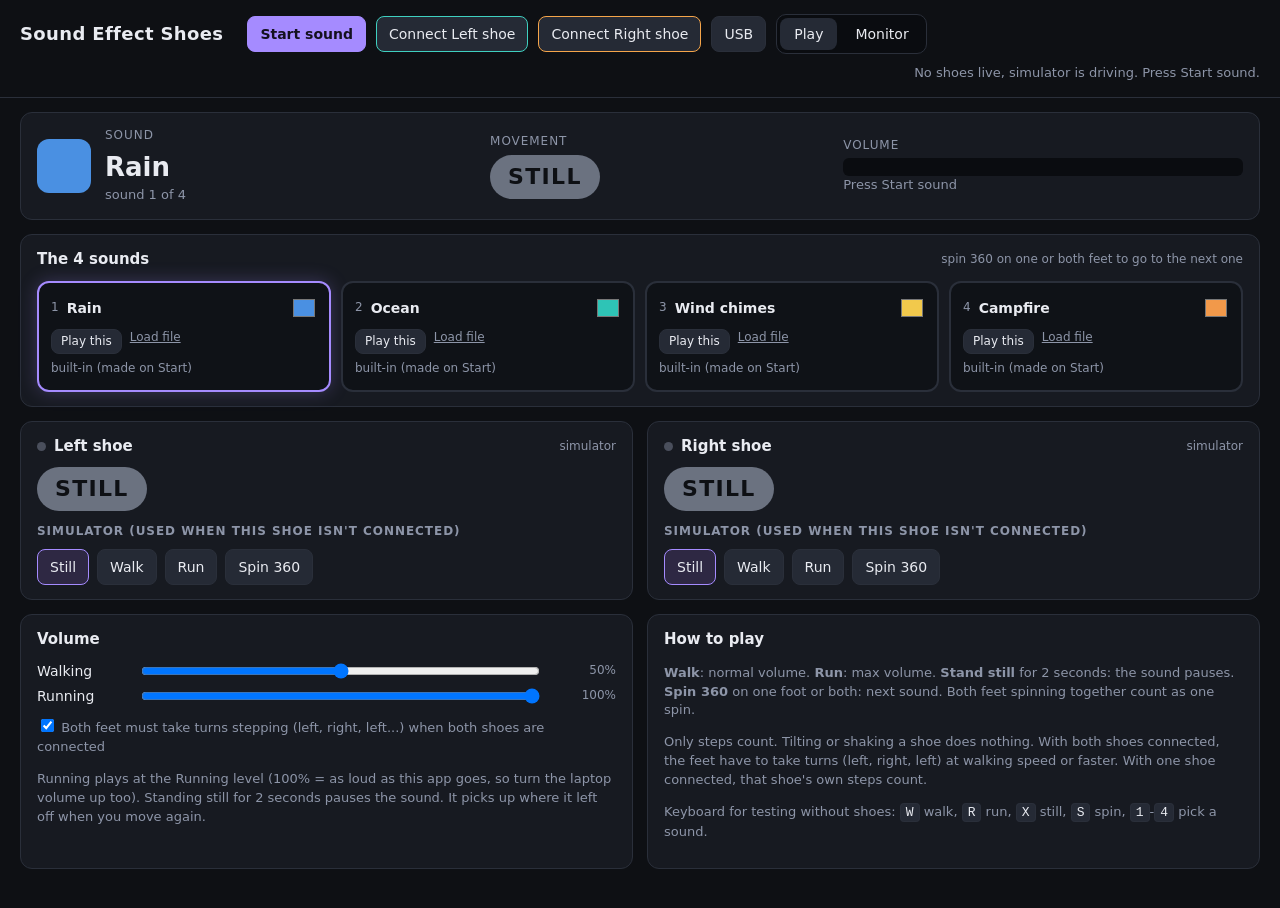
==== sampler/index.html @ 621f952f "Bluetooth: put the shoe name in the main advertising packet, restart advertising if it stops, show a" ====
<!doctype html>
<html lang="en">
<head>
<meta charset="utf-8">
<meta name="viewport" content="width=device-width,initial-scale=1">
<title>Sound Effect Shoes</title>
<link rel="icon" href="data:,">
<style>
:root{--bg:#0e1014;--panel:#171a21;--line:#2a2f3a;--text:#e9ebf1;--mute:#8d95a8;--L:#3fd0c0;--R:#f5a54a;--accent:#a58bff;--ok:#4cc38a;--bad:#f5554a;
  --still:#6b7280;--walk:#4cc38a;--run:#f5554a;--spin:#a58bff}
*{box-sizing:border-box}
body{margin:0;background:var(--bg);color:var(--text);font:14px/1.45 system-ui,-apple-system,"Segoe UI",Roboto,sans-serif}
header{display:flex;flex-wrap:wrap;gap:10px;align-items:center;padding:14px 20px;border-bottom:1px solid var(--line)}
h1{font-size:18px;margin:0 14px 0 0;letter-spacing:.02em}
button,select,input[type=text]{background:#252a35;color:var(--text);border:1px solid var(--line);border-radius:8px;padding:7px 12px;font:inherit}
button{cursor:pointer}
button:hover{border-color:var(--accent)}
button.primary{background:var(--accent);border-color:var(--accent);color:#14111f;font-weight:650}
button.L{border-color:var(--L)} button.R{border-color:var(--R)}
button.small{padding:3px 9px;font-size:12px}
.tabs{display:flex;gap:4px;background:#0a0c10;border:1px solid var(--line);border-radius:10px;padding:3px}
.tabs button{border:0;background:transparent;padding:6px 14px}
.tabs button.on{background:#252a35}
.status{color:var(--mute);font-size:13px;margin-left:auto}
main,.monitor{display:grid;grid-template-columns:1fr 1fr;gap:14px;padding:14px 20px 40px;max-width:1280px;margin:0 auto}
.hidden{display:none!important}
.panel{background:var(--panel);border:1px solid var(--line);border-radius:12px;padding:14px 16px}
.full{grid-column:1/-1}
@media(max-width:860px){main,.monitor{grid-template-columns:1fr}.status{margin-left:0;width:100%}}
h2{margin:0 0 10px;font-size:15px;display:flex;align-items:center;gap:8px}
h3{margin:0 0 6px;font-size:12px;color:var(--mute);text-transform:uppercase;letter-spacing:.08em}
.tag{font-size:12px;color:var(--mute);font-weight:400;margin-left:auto}
.dot{width:9px;height:9px;border-radius:50%;background:#4a4f5c;display:inline-block;flex:none}
.dot.live{background:var(--ok);box-shadow:0 0 8px var(--ok)}
.row{display:grid;grid-template-columns:92px 1fr 64px;gap:10px;align-items:center;margin:5px 0}
.bar{height:12px;background:#0a0c10;border-radius:6px;overflow:hidden;position:relative}
.bar i{position:absolute;top:0;bottom:0;left:0;width:0;background:var(--c,var(--accent));border-radius:6px}
.bar.signed:after{content:"";position:absolute;left:50%;top:0;bottom:0;width:1px;background:#3a404d}
.num{font-variant-numeric:tabular-nums;color:var(--mute);text-align:right;font-size:12px}
.btns{display:flex;flex-wrap:wrap;gap:8px;margin-top:8px}
.help{color:var(--mute);font-size:13px}
.help kbd{background:#252a35;border:1px solid var(--line);border-radius:4px;padding:1px 5px;color:var(--text)}
.badge{display:inline-block;padding:3px 10px;border-radius:999px;font-weight:700;font-size:12px;letter-spacing:.06em;background:var(--still);color:#0e1014}
.badge.s0{background:var(--still)}.badge.s1{background:var(--walk)}.badge.s2{background:var(--run)}.badge.s3{background:var(--spin)}
.badge.big{font-size:22px;padding:6px 18px}
.lamp{display:inline-block;width:10px;height:10px;border-radius:50%;background:#3a404d;vertical-align:middle}
.lamp.on{background:var(--ok);box-shadow:0 0 6px var(--ok)}
.lamp.bad{background:var(--bad)}
/* play view */
.now{display:grid;grid-template-columns:1.3fr 1fr 1.2fr;gap:20px;align-items:center}
@media(max-width:860px){.now{grid-template-columns:1fr}}
.label{font-size:12px;color:var(--mute);text-transform:uppercase;letter-spacing:.08em;margin-bottom:4px}
.big{font-size:26px;font-weight:700}
.nowSound{display:flex;gap:14px;align-items:center}
.swatch{width:54px;height:54px;border-radius:12px;background:var(--accent);flex:none;transition:background .3s}
.slots{display:grid;grid-template-columns:repeat(4,1fr);gap:10px}
@media(max-width:700px){.slots{grid-template-columns:repeat(2,1fr)}}
.slot{background:#0f1217;border:2px solid var(--line);border-radius:12px;padding:12px;display:flex;flex-direction:column;gap:6px}
.slot.on{border-color:var(--accent);box-shadow:0 0 18px rgba(165,139,255,.25)}
.slot .top{display:flex;align-items:center;gap:8px}
.slot .n{font-size:12px;color:var(--mute)}
.slot .name{font-weight:650}
.slot input[type=color]{width:26px;height:26px;border:0;padding:0;background:none;cursor:pointer;margin-left:auto}
.slot label.file{font-size:12px;color:var(--mute);cursor:pointer;text-decoration:underline}
.slot input[type=file]{display:none}
.footrow{display:flex;align-items:center;gap:10px;margin:6px 0}
.sim button.on{border-color:var(--accent);background:#2e2843}
.flash{position:fixed;inset:0;pointer-events:none;background:radial-gradient(circle,rgba(165,139,255,.35),transparent 70%);opacity:0;transition:opacity .5s}
.flash.on{opacity:1;transition:none}
/* monitor */
.monfoot .comps{display:grid;grid-template-columns:1fr 1fr;gap:10px}
@media(max-width:600px){.monfoot .comps{grid-template-columns:1fr}}
.comp{background:#0f1217;border:1px solid var(--line);border-radius:10px;padding:10px 12px}
.comp.wide{grid-column:1/-1}
.comp.off{opacity:.45}
.kv{display:grid;grid-template-columns:auto 1fr;gap:3px 12px;font-size:13px}
.kv b{font-weight:600;font-variant-numeric:tabular-nums;text-align:right}
.comp .row{grid-template-columns:62px 1fr 52px;margin:3px 0;font-size:13px}
canvas.plot{width:100%;height:150px;background:#0a0c10;border-radius:8px;display:block}
.legend{display:flex;flex-wrap:wrap;gap:12px;font-size:12px;color:var(--mute);margin-top:6px}
.legend label{cursor:pointer}
.legend i{display:inline-block;width:10px;height:3px;vertical-align:middle;margin-right:4px}
.consolebar{display:flex;flex-wrap:wrap;gap:8px;align-items:center;margin-bottom:8px;font-size:13px}
.consolebar label{color:var(--mute)}
pre.log{background:#07080b;border:1px solid var(--line);border-radius:8px;height:340px;overflow:auto;margin:0;padding:8px 10px;
  font:12px/1.5 ui-monospace,SFMono-Regular,Menlo,Consolas,monospace;color:#cfd3dc;white-space:pre}
.sendrow{display:flex;flex-wrap:wrap;gap:8px;align-items:center;margin-top:8px}
.sendrow input[type=text]{flex:1;min-width:140px;font-family:ui-monospace,Menlo,monospace}
.popped{padding:30px;text-align:center;color:var(--mute)}
</style>
</head>
<body>
<header>
  <h1>Sound Effect Shoes</h1>
  <button class="primary" id="startBtn">Start sound</button>
  <button class="L" id="bleL">Connect Left shoe</button>
  <button class="R" id="bleR">Connect Right shoe</button>
  <button id="usbBtn" title="Plug a Minima straight into this laptop to test without Bluetooth">USB</button>
  <nav class="tabs"><button data-tab="play" class="on">Play</button><button data-tab="monitor">Monitor</button></nav>
  <div class="status" id="status">Not connected. Use the simulator buttons, or connect a shoe.</div>
</header>

<!-- ===================== PLAY ===================== -->
<main id="playView">
  <section class="panel full now">
    <div class="nowSound">
      <div class="swatch" id="nowSwatch"></div>
      <div><div class="label">Sound</div><div class="big" id="nowName">-</div><div class="help" id="nowSlot"></div></div>
    </div>
    <div><div class="label">Movement</div><span class="badge big" id="nowState">STILL</span><div class="help" id="nowTurns"></div></div>
    <div>
      <div class="label">Volume</div>
      <div class="bar" style="height:18px"><i id="nowVolBar"></i></div>
      <div class="help" id="nowVolTxt">Press Start sound</div>
    </div>
  </section>

  <section class="panel full">
    <h2>The 4 sounds <span class="tag">spin 360 on one or both feet to go to the next one</span></h2>
    <div class="slots" id="slots"></div>
  </section>

  <section class="panel" id="footL"></section>
  <section class="panel" id="footR"></section>

  <section class="panel">
    <h2>Volume</h2>
    <div class="row"><span>Walking</span><input type="range" id="walkVol" min="0" max="100"><span class="num" id="walkVolN"></span></div>
    <div class="row"><span>Running</span><input type="range" id="runVol" min="0" max="100"><span class="num" id="runVolN"></span></div>
    <label class="help" style="display:block;margin:10px 0 4px"><input type="checkbox" id="requireTurns"> Both feet must take turns stepping (left, right, left...) when both shoes are connected</label>
    <p class="help">Running plays at the Running level (100% = as loud as this app goes, so turn the laptop volume up too). Standing still for 2 seconds pauses the sound. It picks up where it left off when you move again.</p>
  </section>

  <section class="panel">
    <h2>How to play</h2>
    <div class="help">
      <p><b>Walk</b>: normal volume. <b>Run</b>: max volume. <b>Stand still</b> for 2 seconds: the sound pauses. <b>Spin 360</b> on one foot or both: next sound. Both feet spinning together count as one spin.</p>
      <p>Only steps count. Tilting or shaking a shoe does nothing. With both shoes connected, the feet have to take turns (left, right, left) at walking speed or faster. With one shoe connected, that shoe's own steps count.</p>
      <p>Keyboard for testing without shoes: <kbd>W</kbd> walk, <kbd>R</kbd> run, <kbd>X</kbd> still, <kbd>S</kbd> spin, <kbd>1</kbd>-<kbd>4</kbd> pick a sound.</p>
    </div>
  </section>
</main>

<!-- ===================== MONITOR ===================== -->
<div id="monitorHome" class="hidden">
  <div class="popped hidden" id="poppedNote">The monitor is open in its own window. <button id="bringBack">Bring it back here</button></div>
  <section class="monitor" id="monitor">
    <div class="full" style="display:flex;align-items:center;gap:12px;flex-wrap:wrap">
      <h2 style="margin:0">Monitor</h2>
      <span class="help">Every input from every part of both shoes, live. Grey boxes are parts that aren't sending.</span>
      <button id="popBtn" style="margin-left:auto">Open in its own window</button>
    </div>
    <div id="monL"></div>
    <div id="monR"></div>
    <section class="panel full">
      <h2>Serial monitor <span class="tag">Bluetooth packets, USB lines, and what the app did</span></h2>
      <div class="consolebar">
        <label>Show <select id="logShow"><option value="all">everything</option><option value="L">left shoe</option><option value="R">right shoe</option><option value="events">events only</option></select></label>
        <label>Data lines <select id="logRate"><option value="all">every one</option><option value="5">5 per second</option><option value="none">none</option></select></label>
        <label><input type="checkbox" id="logPause"> pause</label>
        <label><input type="checkbox" id="logScroll" checked> autoscroll</label>
        <button class="small" id="logClear">Clear</button>
        <button class="small" id="logSave">Save log</button>
      </div>
      <pre class="log" id="log"></pre>
      <div class="sendrow">
        <select id="sendFoot"><option value="any">USB shoe</option><option value="L">Left (USB)</option><option value="R">Right (USB)</option></select>
        <input type="text" id="sendText" placeholder="type a key for the Minima, e.g. h, then Enter">
        <button id="sendBtn">Send</button>
      </div>
      <div class="sendrow">
        <span class="help">Debug keys:</span>
        <button class="small" data-cmd="0" title="the line the app reads">0 app</button>
        <button class="small" data-cmd="1">1 pressure</button>
        <button class="small" data-cmd="2">2 gyro</button>
        <button class="small" data-cmd="3">3 steps</button>
        <button class="small" data-cmd="4">4 spin</button>
        <button class="small" data-cmd="5">5 state</button>
        <button class="small" data-cmd="6">6 XIAO</button>
        <button class="small" data-cmd="c" title="keep the shoe still">c gyro offset</button>
        <button class="small" data-cmd="h">h help</button>
      </div>
      <p class="help">Keys only reach a Minima plugged in by USB (Bluetooth only goes shoe to laptop). The boxes above update in key 0 (app) mode. Close this page before using the Arduino Serial Monitor, since only one program can open the USB port.</p>
    </section>
  </section>
</div>
<div class="flash" id="flash"></div>

<script>
// ===================== constants =====================
const SERVICE_UUID = '7b1e0001-5d2c-4c3b-9a41-50a1c5717e00';   // must match xiao_radio.ino
const DATA_UUID    = '7b1e0002-5d2c-4c3b-9a41-50a1c5717e00';
const STATES = ['STILL', 'WALK', 'RUN', 'SPIN'];
const STILL = 0, WALK = 1, RUN = 2, SPIN = 3;
const LIVE_MS = 1000;            // no data for this long = shoe not live (simulator takes over)
const SPIN_TOGETHER_MS = 1200;   // both feet spinning this close together = one spin
const PLOT_MS = 10000;
const LOG_MAX = 4000;
const LOOP_SEC = 8, SR = 44100;
const FOOT_NAME = {L:'Left', R:'Right'};
// Taking turns (both shoes connected): a step on one foot right after a step on the other.
const TURN_MIN_MS = 150, TURN_MAX_MS = 1500;   // gap between a left step and a right step
const TURN_WINDOW_MS = 3000, TURNS_NEEDED = 2;  // this many turns in this long = walking
const STOP_MS = 2000;                           // no step for this long = still

const DEFAULT_SLOTS = [
  {name:'Rain',       color:'#4a90e2'},
  {name:'Ocean',      color:'#2ec4b6'},
  {name:'Wind chimes',color:'#f2c94c'},
  {name:'Campfire',   color:'#f2994a'},
];

function load(k, d){ try{ const v = localStorage.getItem('ses_'+k); return v ? JSON.parse(v) : d; }catch(e){ return d; } }
function save(k, v){ try{ localStorage.setItem('ses_'+k, JSON.stringify(v)); }catch(e){} }
const clamp = (v,a,b) => Math.min(b, Math.max(a, v));
const $ = id => document.getElementById(id);

// ===================== feet =====================
function emptyData(){ return {state:0, spins:0, flags:0, spinPct:0, fsr:0, steps:0, stepMs:0, ax:0, ay:0, az:0, yaw:0, gyro:0}; }
function mkFoot(id){
  return { id, d:emptyData(), src:'', lastLive:0, pkts:0, rate:0, hist:[],
    lastSpins:null, lastSteps:null, lastState:null, sim:{state:STILL, spinUntil:0, spins:0} };
}
const feet = {L:mkFoot('L'), R:mkFoot('R')};
const isLive = (f, now = performance.now()) => now - f.lastLive < LIVE_MS;
function footState(f, now = performance.now()){
  if (isLive(f, now)) return f.d.state;
  return now < f.sim.spinUntil ? SPIN : f.sim.state;
}

// Every packet from a shoe (Bluetooth or USB) comes through here.
function ingest(id, d, src, rawLine){
  const f = feet[id], now = performance.now();
  f.d = d; f.src = src; f.lastLive = now; f.pkts++;
  f.hist.push({t:now, fsr:d.fsr, yaw:d.yaw, g:Math.hypot(d.ax, d.ay, d.az)/100, gyro:d.gyro, down:(d.flags & 2) ? 1 : 0});
  while (f.hist.length && f.hist[0].t < now - PLOT_MS) f.hist.shift();
  logData(id, src, rawLine || packetToCsv(id, d));
  if (f.lastState !== d.state){ if (f.lastState !== null) logEvent(id, `${FOOT_NAME[id]} shoe: ${STATES[d.state] || d.state}`); f.lastState = d.state; }
  if (f.lastSteps === null) f.lastSteps = d.steps;
  const newSteps = (d.steps - f.lastSteps + 65536) % 65536;
  f.lastSteps = d.steps;
  if (newSteps > 0 && newSteps < 10) recordStep(id, now);
  if (f.lastSpins === null) f.lastSpins = d.spins;
  const n = (d.spins - f.lastSpins + 256) % 256;
  f.lastSpins = d.spins;
  if (n > 0 && n < 10) for (let i = 0; i < n; i++) onSpin(id);
}

// 20 bytes, see minima_foot/packet.h
function decodePacket(v){
  return { state:v.getUint8(0), spins:v.getUint8(1), flags:v.getUint8(2), spinPct:v.getUint8(3),
    fsr:v.getUint16(4,true), steps:v.getUint16(6,true), stepMs:v.getUint16(8,true),
    ax:v.getInt16(10,true), ay:v.getInt16(12,true), az:v.getInt16(14,true),
    yaw:v.getInt16(16,true), gyro:v.getUint16(18,true) };
}
// USB line: FOOT,state,spins,spinPct,fsr,steps,stepMs,ax,ay,az,yawRate,gyro,flags
function parseCsv(p){
  const n = p.slice(1).map(Number);
  return { state:n[0], spins:n[1], spinPct:n[2], fsr:n[3], steps:n[4], stepMs:n[5], ax:n[6], ay:n[7], az:n[8], yaw:n[9], gyro:n[10], flags:n[11] };
}
function packetToCsv(id, d){
  return [id, d.state, d.spins, d.spinPct, d.fsr, d.steps, d.stepMs, d.ax, d.ay, d.az, d.yaw, d.gyro, d.flags].join(',');
}

// ===================== what the shoes mean for the sound =====================
let lastStep = null, turns = [], requireTurns = load('requireTurns', true), wasTurning = false;
function recordStep(id, t){
  const gap = lastStep ? t - lastStep.t : Infinity, otherFoot = lastStep && lastStep.foot !== id;
  if (otherFoot && gap < TURN_MIN_MS){
    // both feet landed together (a hop): neither step is a turn
    if (lastStep.turn) turns.pop();
    lastStep = {foot:id, t, turn:false, together:true};
    return;
  }
  const turn = otherFoot && !lastStep.together && gap <= TURN_MAX_MS;
  if (turn) turns.push(t);
  lastStep = {foot:id, t, turn, together:false};
  while (turns.length && turns[0] < t - TURN_WINDOW_MS) turns.shift();
}
const recentTurns = (now = performance.now()) => turns.filter(t => t > now - TURN_WINDOW_MS).length;
const feetTakingTurns = (now = performance.now()) =>
  !!lastStep && now - lastStep.t < STOP_MS && recentTurns(now) >= TURNS_NEEDED;
const usingTurns = (now = performance.now()) => requireTurns && isLive(feet.L, now) && isLive(feet.R, now);

function overallState(now = performance.now()){
  const s = ['L','R'].map(id => footState(feet[id], now));
  if (usingTurns(now)){
    // both shoes connected: only left-right-left stepping plays sound
    if (!feetTakingTurns(now)) return s.includes(SPIN) ? WALK : STILL;
    return s.includes(RUN) ? RUN : WALK;
  }
  if (s.includes(RUN)) return RUN;
  if (s.includes(WALK) || s.includes(SPIN)) return WALK;
  return STILL;
}
const anySpinning = (now = performance.now()) => ['L','R'].some(id => footState(feet[id], now) === SPIN);

let lastSwitch = {t:-1e9, foot:null};
function onSpin(id){
  const now = performance.now();
  logEvent(id, `${FOOT_NAME[id]} shoe: 360 SPIN`);
  if (lastSwitch.foot && lastSwitch.foot !== id && now - lastSwitch.t < SPIN_TOGETHER_MS){
    logEvent(null, 'both feet spun together, counted as one spin');
    lastSwitch = {t:-1e9, foot:null};
    return;
  }
  lastSwitch = {t:now, foot:id};
  selectSound((active + 1) % 4, `${FOOT_NAME[id].toLowerCase()} foot spin`);
}

// ===================== audio =====================
let ctx = null, master, comp, started = false, paused = true, stillSince = 0, active = load('active', 0);
const slots = load('slots', DEFAULT_SLOTS).map((s, i) => ({...DEFAULT_SLOTS[i], ...s, buffer:null, gain:null, source:null, file:null}));
const vol = {walk:load('walkVol', 50), run:load('runVol', 100)};

function ensureCtx(){
  if (ctx) return;
  ctx = new (window.AudioContext || window.webkitAudioContext)();
  comp = ctx.createDynamicsCompressor(); comp.threshold.value = -6; comp.ratio.value = 4;
  master = ctx.createGain(); master.gain.value = 0;
  master.connect(comp); comp.connect(ctx.destination);
  for (const s of slots){ s.gain = ctx.createGain(); s.gain.gain.value = 0; s.gain.connect(master); }
}

function startSlot(i){
  const s = slots[i];
  if (s.source){ try{ s.source.stop(); }catch(e){} s.source.disconnect(); s.source = null; }
  if (!s.buffer) return;
  const src = ctx.createBufferSource(); src.buffer = s.buffer; src.loop = true;
  src.connect(s.gain); src.start(); s.source = src;
}

async function start(){
  ensureCtx();
  await ctx.resume();
  if (slots.some(s => !s.buffer)){
    setStatus('Making the 4 sounds...');
    const made = await buildDefaultSounds();
    slots.forEach((s, i) => { if (!s.buffer) s.buffer = made[i]; });
  }
  slots.forEach((s, i) => { startSlot(i); s.gain.gain.value = i === active ? 1 : 0; });
  started = true; paused = false;
  $('startBtn').textContent = 'Restart sound';
  logApp('sound started');
  updateStatus();
}

function selectSound(i, why){
  active = i; save('active', active);
  if (ctx) slots.forEach((s, k) => s.gain.gain.setTargetAtTime(k === i ? 1 : 0, ctx.currentTime, 0.12));
  if (ctx && !paused) swoosh();
  const fl = $('flash'); fl.classList.add('on'); setTimeout(() => fl.classList.remove('on'), 80);
  logApp(`sound ${i + 1}: ${slots[i].name}` + (why ? ` (${why})` : ''));
  drawSlots();
}

// Walk = walk volume, run = run volume, still (both shoes) = fade out, then pause.
function applyVolume(){
  if (!started) return;
  const now = performance.now(), st = overallState(now);
  const target = st === RUN ? vol.run/100 : st === WALK ? vol.walk/100 : 0;
  if (target > 0){
    stillSince = 0;
    if (paused){ paused = false; ctx.resume(); logApp('sound resumed'); }
    master.gain.setTargetAtTime(target, ctx.currentTime, 0.15);
  } else {
    if (!stillSince) stillSince = now;
    master.gain.setTargetAtTime(0, ctx.currentTime, 0.12);
    if (!paused && now - stillSince > 700){ paused = true; ctx.suspend(); logApp('sound paused (no movement)'); }
  }
}

function swoosh(){
  const t = ctx.currentTime, len = 0.45;
  const b = ctx.createBuffer(1, Math.round(ctx.sampleRate*len), ctx.sampleRate), d = b.getChannelData(0);
  for (let i = 0; i < d.length; i++) d[i] = Math.random()*2 - 1;
  const src = ctx.createBufferSource(); src.buffer = b;
  const bp = ctx.createBiquadFilter(); bp.type = 'bandpass'; bp.Q.value = 2;
  bp.frequency.setValueAtTime(300, t); bp.frequency.exponentialRampToValueAtTime(5000, t + len*0.8);
  const g = ctx.createGain(); g.gain.setValueAtTime(0.0001, t); g.gain.exponentialRampToValueAtTime(0.5, t + 0.15); g.gain.exponentialRampToValueAtTime(0.0001, t + len);
  src.connect(bp); bp.connect(g); g.connect(comp); src.start(t); src.stop(t + len);
}

async function loadSoundFile(i, file){
  ensureCtx();
  try{
    slots[i].buffer = await ctx.decodeAudioData(await file.arrayBuffer());
    slots[i].name = file.name.replace(/\.[^.]+$/, '').slice(0, 24); slots[i].file = file.name;
    saveSlots();
    if (started) startSlot(i);
    logApp(`sound ${i + 1} loaded from ${file.name}`);
    drawSlots();
  }catch(e){ setStatus('Could not read ' + file.name + '. Try a WAV or MP3.'); }
}
function saveSlots(){ save('slots', slots.map(s => ({name:s.name, color:s.color}))); }

// ---------- the 4 built-in sounds, made once when you press Start ----------
async function render(fn){ const oc = new OfflineAudioContext(2, SR*LOOP_SEC, SR); fn(oc); return oc.startRendering(); }
function noise(oc, sec, brown){
  const b = oc.createBuffer(1, Math.round(oc.sampleRate*sec), oc.sampleRate), d = b.getChannelData(0);
  let last = 0;
  for (let i = 0; i < d.length; i++){ const w = Math.random()*2 - 1; if (brown){ last = (last + 0.02*w)/1.02; d[i] = last*3.5; } else d[i] = w; }
  return b;
}
function chain(oc, nodes){ for (let i = 0; i < nodes.length - 1; i++) nodes[i].connect(nodes[i+1]); nodes[nodes.length-1].connect(oc.destination); return nodes[0]; }
function filt(oc, type, f, q){ const n = oc.createBiquadFilter(); n.type = type; n.frequency.value = f; if (q) n.Q.value = q; return n; }
function gainNode(oc, v){ const g = oc.createGain(); g.gain.value = v; return g; }
function pan(oc, p){ const n = oc.createStereoPanner(); n.pan.value = p; return n; }
function burst(oc, nb, t, dur, peak, filterType, freq, q, p){
  const s = oc.createBufferSource(); s.buffer = nb;
  const g = oc.createGain(); g.gain.setValueAtTime(0.0001, t); g.gain.exponentialRampToValueAtTime(peak, t + 0.001); g.gain.exponentialRampToValueAtTime(0.0001, t + dur);
  chain(oc, [s, filt(oc, filterType, freq, q), g, pan(oc, p)]);
  s.start(t, Math.random()*0.5); s.stop(t + dur + 0.01);
}
// blend the end into the start so the loop has no click
function loopable(buf){
  const N = Math.round(0.3*buf.sampleRate), L = buf.length - N;
  const out = new AudioBuffer({numberOfChannels:buf.numberOfChannels, length:L, sampleRate:buf.sampleRate});
  for (let c = 0; c < buf.numberOfChannels; c++){
    const s = buf.getChannelData(c), d = out.getChannelData(c);
    d.set(s.subarray(0, L));
    for (let i = 0; i < N; i++){ const a = Math.sin(i/N*Math.PI/2), b = Math.cos(i/N*Math.PI/2); d[i] = s[i]*a + s[L+i]*b; }
  }
  return out;
}
const R = Math.random;
async function buildDefaultSounds(){
  const rain = await render(oc => {
    const nb = noise(oc, LOOP_SEC + 1);
    const s = oc.createBufferSource(); s.buffer = nb;
    chain(oc, [s, filt(oc,'highpass',500), filt(oc,'lowpass',3500), gainNode(oc,0.3)]); s.start(0);
    const short = noise(oc, 1);
    for (let i = 0; i < 900; i++) burst(oc, short, R()*LOOP_SEC, 0.008 + R()*0.03, 0.04 + R()*R()*0.35, 'bandpass', 1500 + R()*5500, 1.5, R()*2 - 1);
  });
  const ocean = await render(oc => {
    const curve = (fn) => { const c = new Float32Array(800); for (let k = 0; k < c.length; k++){ const t = k/(c.length-1)*LOOP_SEC; c[k] = fn((t % 4)/4); } return c; };
    [[-0.5, 0], [0.5, 0.5]].forEach(([p, off]) => {
      const s1 = oc.createBufferSource(); s1.buffer = noise(oc, LOOP_SEC + 1);
      const g1 = oc.createGain(); g1.gain.setValueCurveAtTime(curve(ph => 0.06 + 0.55*Math.pow(Math.sin(Math.PI*((ph + off/4) % 1)), 2)), 0, LOOP_SEC);
      chain(oc, [s1, filt(oc,'lowpass',650), g1, pan(oc, p)]); s1.start(0);
      const s2 = oc.createBufferSource(); s2.buffer = noise(oc, LOOP_SEC + 1);
      const g2 = oc.createGain(); g2.gain.setValueCurveAtTime(curve(ph => 0.01 + 0.22*Math.pow(Math.max(0, Math.sin(Math.PI*((ph + off/4 + 0.85) % 1))), 6)), 0, LOOP_SEC);
      chain(oc, [s2, filt(oc,'bandpass',2600,0.7), g2, pan(oc, p)]); s2.start(0);
    });
  });
  const chimes = await render(oc => {
    const notes = [72, 74, 76, 79, 81, 84, 86, 88];
    const s = oc.createBufferSource(); s.buffer = noise(oc, LOOP_SEC + 1);
    chain(oc, [s, filt(oc,'lowpass',400), gainNode(oc,0.05)]); s.start(0);
    for (let i = 0; i < 18; i++){
      const t = 0.05 + R()*(LOOP_SEC - 0.6), f = 440*Math.pow(2, (notes[Math.floor(R()*notes.length)] - 69)/12), p = R()*1.6 - 0.8;
      [[1, 1], [2.76, 0.35], [5.4, 0.15]].forEach(([mult, amp]) => {
        const o = oc.createOscillator(); o.frequency.value = f*mult;
        const g = oc.createGain(); const dec = 2.8/mult;
        g.gain.setValueAtTime(0.0001, t); g.gain.exponentialRampToValueAtTime(0.13*amp, t + 0.004); g.gain.exponentialRampToValueAtTime(0.0001, t + dec);
        chain(oc, [o, g, pan(oc, p)]); o.start(t); o.stop(t + dec + 0.05);
      });
    }
  });
  const fire = await render(oc => {
    const s = oc.createBufferSource(); s.buffer = noise(oc, LOOP_SEC + 1, true);
    chain(oc, [s, filt(oc,'lowpass',500), gainNode(oc,0.55)]); s.start(0);
    const short = noise(oc, 1);
    for (let i = 0; i < 380; i++) burst(oc, short, R()*LOOP_SEC, 0.002 + R()*0.012, 0.03 + Math.pow(R(), 3)*0.6, 'bandpass', 800 + R()*3500, 2, R()*1.2 - 0.6);
    for (let i = 0; i < 14; i++) burst(oc, short, R()*LOOP_SEC, 0.04, 0.5, 'lowpass', 1500, 0.7, R() - 0.5);
  });
  return [rain, ocean, chimes, fire].map(loopable);
}

// ===================== play view =====================
function buildPlay(){
  $('slots').innerHTML = slots.map((s, i) => `
    <div class="slot" id="slot${i}">
      <div class="top"><span class="n">${i + 1}</span><span class="name" id="slotName${i}"></span>
        <input type="color" id="slotColor${i}" title="Color for this sound (the color sensor will use this in the next version)"></div>
      <div class="btns" style="margin-top:2px">
        <button class="small" data-pick="${i}">Play this</button>
        <label class="file">Load file<input type="file" accept="audio/*" data-file="${i}"></label>
      </div>
      <div class="num" style="text-align:left" id="slotFile${i}">built-in</div>
    </div>`).join('');
  document.querySelectorAll('[data-pick]').forEach(b => b.onclick = () => selectSound(+b.dataset.pick, 'clicked'));
  document.querySelectorAll('[data-file]').forEach(el => el.onchange = e => { if (e.target.files[0]) loadSoundFile(+el.dataset.file, e.target.files[0]); });
  slots.forEach((s, i) => { const c = $('slotColor'+i); c.value = s.color; c.oninput = () => { s.color = c.value; saveSlots(); drawSlots(); }; });

  for (const id of ['L','R']){
    $('foot'+id).innerHTML = `
      <h2><span class="dot" id="pdot${id}"></span> ${FOOT_NAME[id]} shoe <span class="tag" id="plink${id}">simulator</span></h2>
      <div class="footrow"><span class="badge big" id="pstate${id}">STILL</span>
        <span class="help" id="pinfo${id}"></span></div>
      <h3 style="margin-top:12px">Simulator (used when this shoe isn't connected)</h3>
      <div class="btns sim" id="psim${id}">
        <button data-sim="0" data-foot="${id}">Still</button><button data-sim="1" data-foot="${id}">Walk</button>
        <button data-sim="2" data-foot="${id}">Run</button><button data-sim="spin" data-foot="${id}">Spin 360</button>
      </div>`;
  }
  document.querySelectorAll('[data-sim]').forEach(b => b.onclick = () => simSet(b.dataset.foot, b.dataset.sim));

  const rt = $('requireTurns'); rt.checked = requireTurns;
  rt.onchange = () => { requireTurns = rt.checked; save('requireTurns', requireTurns); logApp(requireTurns ? 'feet must take turns' : 'feet no longer need to take turns'); };
  for (const k of ['walk','run']){
    const el = $(k+'Vol'), n = $(k+'VolN'); el.value = vol[k]; n.textContent = vol[k] + '%';
    el.oninput = () => { vol[k] = +el.value; n.textContent = vol[k] + '%'; save(k+'Vol', vol[k]); };
  }
  drawSlots();
}

function simSet(id, what){
  const f = feet[id];
  if (what === 'spin'){ f.sim.spinUntil = performance.now() + 700; f.sim.spins++; logEvent(id, `${FOOT_NAME[id]} simulator: SPIN`); onSpin(id); return; }
  f.sim.state = +what;
  logEvent(id, `${FOOT_NAME[id]} simulator: ${STATES[f.sim.state]}`);
}

function drawSlots(){
  slots.forEach((s, i) => {
    $('slot'+i).classList.toggle('on', i === active);
    $('slotName'+i).textContent = s.name;
    $('slotFile'+i).textContent = s.file ? s.file : (s.buffer ? 'built-in' : 'built-in (made on Start)');
  });
  $('nowName').textContent = slots[active].name;
  $('nowSlot').textContent = `sound ${active + 1} of 4`;
  $('nowSwatch').style.background = slots[active].color;
}

function drawPlay(){
  const now = performance.now(), st = overallState(now), spinning = anySpinning(now);
  const shown = spinning ? SPIN : st;
  const b = $('nowState'); b.textContent = STATES[shown]; b.className = 'badge big s' + shown;
  const g = started ? master.gain.value : 0;
  $('nowVolBar').style.width = clamp(g, 0, 1)*100 + '%';
  const turning = feetTakingTurns(now);
  if (turning !== wasTurning && usingTurns(now)) logEvent(null, turning ? 'feet are taking turns: walking' : 'feet stopped taking turns');
  wasTurning = turning;
  $('nowTurns').textContent = usingTurns(now)
    ? `left/right turns in the last 3 s: ${recentTurns(now)} (need ${TURNS_NEEDED})`
    : (isLive(feet.L, now) || isLive(feet.R, now)) ? 'one shoe connected: its own steps count' : '';
  $('nowVolTxt').textContent = !started ? 'Press Start sound' : paused ? 'paused (no movement)' :
    `${Math.round(g*100)}%` + (st === RUN ? ' (running)' : st === WALK ? ' (walking)' : ' (fading out)');
  for (const id of ['L','R']){
    const f = feet[id], live = isLive(f, now), s = footState(f, now);
    $('pdot'+id).classList.toggle('live', live);
    $('plink'+id).textContent = live ? `${f.src}, ${f.rate}/s` : 'simulator';
    const pb = $('pstate'+id); pb.textContent = STATES[s] || '?'; pb.className = 'badge big s' + s;
    $('pinfo'+id).textContent = live ? `steps ${f.d.steps}, spins ${f.d.spins}` : '';
    $('psim'+id).style.opacity = live ? .4 : 1;
    $('psim'+id).querySelectorAll('[data-sim]').forEach(btn => btn.classList.toggle('on', !live && btn.dataset.sim === String(f.sim.state)));
  }
}

// ===================== monitor =====================
const M = {};   // monitor elements, kept so they keep working when popped out
const PLOT_SERIES = [
  {k:'fsr',  name:'pressure',     color:'#3fd0c0', scale:v => v/4095},
  {k:'down', name:'foot down',    color:'#4cc38a', scale:v => v*0.15 - 1},
  {k:'yaw',  name:'turning',      color:'#a58bff', scale:v => v/720},
  {k:'gyro', name:'rotation',     color:'#f5a54a', scale:v => v/1000},
  {k:'g',    name:'accel (g)',    color:'#e9ebf1', scale:v => v/4},
];
const plotOn = load('plotOn', {fsr:true, down:true, yaw:true, gyro:false, g:true});

function buildMonitor(){
  for (const id of ['L','R']){
    const el = $('mon'+id); el.className = 'panel monfoot';
    el.innerHTML = `
      <h2><span class="dot" data-k="dot"></span> ${FOOT_NAME[id]} shoe <span class="badge" data-k="state" style="margin-left:auto">-</span></h2>
      <div class="comps">
        <div class="comp" data-k="cLink"><h3>Link</h3><div class="kv">
          <span>From</span><b data-k="src">-</b><span>Packets / s</span><b data-k="rate">0</b>
          <span>Last data</span><b data-k="age">never</b><span>XIAO answering</span><b><span class="lamp" data-k="xiao"></span> <span data-k="xiaoTxt"></span></b></div></div>
        <div class="comp" data-k="cFsr"><h3>Pressure sensor (A0)</h3>
          <div class="row"><span>Pressure</span><div class="bar"><i data-k="fsrBar" style="--c:var(--${id})"></i></div><span class="num" data-k="fsr">0</span></div>
          <div class="kv"><span>Foot down</span><b><span class="lamp" data-k="down"></span></b></div></div>
        <div class="comp wide" data-k="cImu"><h3>Gyro board (MPU-6050) <span class="lamp" data-k="imuOk"></span> <span data-k="imuTxt" style="text-transform:none;letter-spacing:0"></span></h3>
          <div class="comps" style="gap:0 16px">
            <div>
              <div class="row"><span>accel x</span><div class="bar signed"><i data-k="axBar"></i></div><span class="num" data-k="ax">0</span></div>
              <div class="row"><span>accel y</span><div class="bar signed"><i data-k="ayBar"></i></div><span class="num" data-k="ay">0</span></div>
              <div class="row"><span>accel z</span><div class="bar signed"><i data-k="azBar"></i></div><span class="num" data-k="az">0</span></div>
            </div><div>
              <div class="row"><span>total g</span><div class="bar"><i data-k="gBar"></i></div><span class="num" data-k="g">0</span></div>
              <div class="row"><span>rotation</span><div class="bar"><i data-k="gyroBar" style="--c:#f5a54a"></i></div><span class="num" data-k="gyro">0</span></div>
              <div class="row"><span>turning</span><div class="bar signed"><i data-k="yawBar" style="--c:var(--spin)"></i></div><span class="num" data-k="yaw">0</span></div>
            </div></div></div>
        <div class="comp" data-k="cSteps"><h3>Step detector</h3><div class="kv">
          <span>Steps</span><b data-k="steps">0</b><span>Time between steps</span><b data-k="stepMs">-</b>
          <span>Pace (run: over 75)</span><b data-k="pace">-</b></div></div>
        <div class="comp" data-k="cSpin"><h3>Spin detector</h3>
          <div class="row"><span>Progress</span><div class="bar"><i data-k="spinBar" style="--c:var(--spin)"></i></div><span class="num" data-k="spinPct">0%</span></div>
          <div class="kv"><span>Spins</span><b data-k="spins">0</b></div></div>
        <div class="comp wide"><h3>Last 10 seconds</h3><canvas class="plot" data-k="plot"></canvas>
          <div class="legend" data-k="legend"></div></div>
      </div>`;
    const refs = {el};
    el.querySelectorAll('[data-k]').forEach(n => refs[n.dataset.k] = n);
    refs.legend.innerHTML = PLOT_SERIES.map(s => `<label><input type="checkbox" data-series="${s.k}" ${plotOn[s.k] ? 'checked' : ''}><i style="background:${s.color}"></i>${s.name}</label>`).join('');
    refs.legend.querySelectorAll('input').forEach(cb => cb.onchange = () => { plotOn[cb.dataset.series] = cb.checked; save('plotOn', plotOn); syncLegends(cb.dataset.series, cb.checked); });
    M[id] = refs;
  }
  for (const k of ['monitor','monitorHome','poppedNote','log','logShow','logRate','logPause','logScroll','sendFoot','sendText']) M[k] = $(k);
  M.monitor.querySelector('#logClear').onclick = () => { logLines.length = 0; logDirty = true; };
  $('logSave').onclick = saveLog;
  M.logShow.onchange = () => logDirty = true;
  $('sendBtn').onclick = () => { sendCmd(M.sendText.value); M.sendText.value = ''; };
  M.sendText.addEventListener('keydown', e => { if (e.key === 'Enter'){ sendCmd(M.sendText.value); M.sendText.value = ''; } });
  M.monitor.querySelectorAll('[data-cmd]').forEach(b => b.onclick = () => sendCmd(b.dataset.cmd));
  M.popBtn = $('popBtn');
  M.popBtn.onclick = popOut;
  $('bringBack').onclick = bringBack;
}
function syncLegends(k, on){ for (const id of ['L','R']) M[id].legend.querySelector(`[data-series="${k}"]`).checked = on; }

function setBar(el, v, signed){
  if (signed){ const w = clamp(Math.abs(v), 0, 1)*50; el.style.width = w + '%'; el.style.left = (v < 0 ? 50 - w : 50) + '%'; }
  else el.style.width = clamp(v, 0, 1)*100 + '%';
}

function drawMonitor(){
  if (!monitorVisible()) return;
  const now = performance.now();
  for (const id of ['L','R']){
    const f = feet[id], r = M[id], d = f.d, live = isLive(f, now), s = footState(f, now), any = f.lastLive > 0;
    r.dot.classList.toggle('live', live);
    r.state.textContent = (live ? '' : 'sim ') + (STATES[s] || '?'); r.state.className = 'badge s' + s;
    r.src.textContent = live ? f.src : (any ? `${f.src} (stopped)` : 'nothing yet');
    r.rate.textContent = f.rate;
    r.age.textContent = any ? (now - f.lastLive < 1000 ? `${Math.round(now - f.lastLive)} ms ago` : `${((now - f.lastLive)/1000).toFixed(1)} s ago`) : 'never';
    const xiaoKnown = f.src === 'USB', xiaoOk = (d.flags & 4) !== 0;
    r.xiao.className = 'lamp' + (!any ? '' : (f.src === 'Bluetooth' || xiaoOk) ? ' on' : ' bad');
    r.xiaoTxt.textContent = !any ? '' : f.src === 'Bluetooth' ? 'yes' : xiaoKnown ? (xiaoOk ? 'yes' : 'no: check D4/D5') : '';
    for (const c of ['cLink','cFsr','cImu','cSteps','cSpin']) r[c].classList.toggle('off', !live);

    setBar(r.fsrBar, d.fsr/4095); r.fsr.textContent = d.fsr;
    r.down.className = 'lamp' + ((d.flags & 2) ? ' on' : '');
    const imuOk = (d.flags & 1) !== 0;
    r.imuOk.className = 'lamp' + (!any ? '' : imuOk ? ' on' : ' bad');
    r.imuTxt.textContent = !any ? '' : imuOk ? 'found' : 'NOT FOUND: check SDA/SCL/VCC';
    for (const a of ['ax','ay','az']){ setBar(r[a+'Bar'], d[a]/200, true); r[a].textContent = (d[a]/100).toFixed(2); }
    const g = Math.hypot(d.ax, d.ay, d.az)/100;
    setBar(r.gBar, g/4); r.g.textContent = g.toFixed(2);
    setBar(r.gyroBar, d.gyro/1000); r.gyro.textContent = d.gyro + '°/s';
    setBar(r.yawBar, d.yaw/720, true); r.yaw.textContent = d.yaw + '°/s';
    r.steps.textContent = d.steps;
    r.stepMs.textContent = d.stepMs ? d.stepMs + ' ms' : '-';
    r.pace.textContent = d.stepMs ? `${Math.round(60000/d.stepMs)} / min` : '-';
    setBar(r.spinBar, d.spinPct/100); r.spinPct.textContent = d.spinPct + '%';
    r.spins.textContent = d.spins;
    drawPlot(r.plot, f.hist, now);
  }
  renderLog();
}

function drawPlot(cv, hist, now){
  const w = cv.clientWidth, h = cv.clientHeight; if (!w) return;
  const dpr = cv.ownerDocument.defaultView.devicePixelRatio || 1;
  if (cv.width !== Math.round(w*dpr)){ cv.width = Math.round(w*dpr); cv.height = Math.round(h*dpr); }
  const c = cv.getContext('2d'); c.setTransform(dpr, 0, 0, dpr, 0, 0); c.clearRect(0, 0, w, h);
  c.strokeStyle = '#2a2f3a'; c.lineWidth = 1;
  c.beginPath(); c.moveTo(0, h/2); c.lineTo(w, h/2); c.stroke();
  for (let s = 1; s < 10; s++){ const x = w - s*w/10; c.beginPath(); c.moveTo(x, 0); c.lineTo(x, h); c.strokeStyle = '#161a22'; c.stroke(); }
  for (const ser of PLOT_SERIES){
    if (!plotOn[ser.k] || hist.length < 2) continue;
    c.strokeStyle = ser.color; c.lineWidth = 1.5; c.beginPath();
    hist.forEach((p, i) => {
      const x = w - (now - p.t)/PLOT_MS*w, y = h/2 - clamp(ser.scale(p[ser.k]), -1, 1)*(h/2 - 3);
      (i && p.t - hist[i-1].t < 300) ? c.lineTo(x, y) : c.moveTo(x, y);
    });
    c.stroke();
  }
}

// ---------- serial monitor log ----------
const logLines = []; let logDirty = false; const lastDataLogged = {L:0, R:0};
const t0 = performance.now();
function pushLog(kind, foot, text){
  logLines.push({t:performance.now(), kind, foot, text});
  if (logLines.length > LOG_MAX) logLines.splice(0, logLines.length - LOG_MAX);
  logDirty = true;
}
function logData(foot, src, text){
  const rate = M.logRate ? M.logRate.value : 'all', now = performance.now();
  if (rate === 'none') return;
  if (rate === '5' && now - lastDataLogged[foot] < 200) return;
  lastDataLogged[foot] = now;
  pushLog('data', foot, (src === 'USB' ? 'USB ' : 'BT  ') + text);
}
const logEvent = (foot, text) => pushLog('event', foot, '>>> ' + text);
const logApp = text => pushLog('app', null, 'app ' + text);
const logDbg = (foot, text) => pushLog('dbg', foot, 'USB ' + text);
const logSent = (foot, text) => pushLog('sent', foot, 'you > ' + text);

function lineVisible(l, show){
  if (show === 'all') return true;
  if (show === 'events') return l.kind === 'event' || l.kind === 'app' || l.kind === 'sent' || (l.kind === 'dbg' && l.text.startsWith('USB #'));
  return l.foot === show || l.foot === null;
}
function fmtLine(l){ return `${((l.t - t0)/1000).toFixed(2).padStart(8)}  ${l.foot || ' '}  ${l.text}`; }
function renderLog(){
  if (!logDirty || M.logPause.checked) return;
  logDirty = false;
  const show = M.logShow.value, out = [];
  for (let i = logLines.length - 1; i >= 0 && out.length < 500; i--) if (lineVisible(logLines[i], show)) out.push(fmtLine(logLines[i]));
  M.log.textContent = out.reverse().join('\n');
  if (M.logScroll.checked) M.log.scrollTop = M.log.scrollHeight;
}
function saveLog(){
  const blob = new Blob([logLines.map(fmtLine).join('\n')], {type:'text/plain'});
  const a = document.createElement('a'); a.href = URL.createObjectURL(blob);
  a.download = `shoe-log-${new Date().toISOString().replace(/[:.]/g, '-')}.txt`; a.click();
  setTimeout(() => URL.revokeObjectURL(a.href), 1000);
}

// ---------- tabs and pop-out window ----------
let tab = 'play', popWin = null;
function monitorVisible(){ return !!popWin || tab === 'monitor'; }
function showTab(t){
  tab = t;
  document.querySelectorAll('.tabs button').forEach(b => b.classList.toggle('on', b.dataset.tab === t));
  $('playView').classList.toggle('hidden', t !== 'play');
  M.monitorHome.classList.toggle('hidden', t !== 'monitor');
  logDirty = true;
}
function popOut(){
  if (popWin){ popWin.focus(); return; }
  const w = window.open('', 'shoe-monitor', 'width=1100,height=900');
  if (!w){ setStatus('The browser blocked the new window. Allow pop-ups for this page.'); return; }
  w.document.open();
  w.document.write(`<!doctype html><html><head><meta charset="utf-8"><title>Shoe monitor</title><link rel="icon" href="data:,">${[...document.querySelectorAll('style')].map(s => s.outerHTML).join('')}</head><body></body></html>`);
  w.document.close();
  w.document.body.appendChild(M.monitor);
  M.popBtn.textContent = 'Put back in the main page';
  M.popBtn.onclick = bringBack;
  M.poppedNote.classList.remove('hidden');
  popWin = w; logDirty = true;
  w.addEventListener('pagehide', () => { if (popWin === w) bringBack(); });
}
function bringBack(){
  if (!popWin) return;
  const w = popWin; popWin = null;
  M.monitorHome.appendChild(M.monitor);
  M.poppedNote.classList.add('hidden');
  M.popBtn.textContent = 'Open in its own window';
  M.popBtn.onclick = popOut;
  try{ w.close(); }catch(e){}
  logDirty = true;
}
addEventListener('pagehide', () => { if (popWin) popWin.close(); });

// ===================== status =====================
let statusMsgUntil = 0;
function setStatus(t){ $('status').textContent = t; statusMsgUntil = performance.now() + 3500; }
function updateStatus(){
  if (performance.now() < statusMsgUntil) return;
  const live = ['L','R'].filter(id => isLive(feet[id])).map(id => FOOT_NAME[id]);
  $('status').textContent = (live.length ? live.join(' + ') + ' shoe live. ' : 'No shoes live, simulator is driving. ') +
    (!started ? 'Press Start sound.' : paused ? 'Sound paused.' : 'Sound playing.');
}
setInterval(() => { for (const id of ['L','R']){ feet[id].rate = feet[id].pkts; feet[id].pkts = 0; } updateStatus(); }, 1000);

// ===================== Bluetooth (one per shoe) =====================
async function connectBLE(id){
  if (!navigator.bluetooth){ setStatus('Bluetooth needs Chrome or Edge, opened from localhost or https.'); return; }
  try{
    setStatus(`Pick "MusicShoe-${id}" in the popup...`);
    // Either filter is enough: the name, or the shoe's service (macOS can show a stale cached name)
    const dev = await navigator.bluetooth.requestDevice({filters:[{namePrefix:'MusicShoe-' + id}, {services:[SERVICE_UUID]}], optionalServices:[SERVICE_UUID]});
    if (dev.name && !dev.name.startsWith('MusicShoe-' + id)) logApp(`picked "${dev.name}" for the ${FOOT_NAME[id].toLowerCase()} shoe. If it's the other shoe, set FOOT in its config.h`);
    let ch = null;
    const onData = e => {
      const v = e.target.value;
      if (v.byteLength >= 20) ingest(id, decodePacket(v), 'Bluetooth');
      else logDbg(id, `Bluetooth packet was ${v.byteLength} bytes, expected 20. Is the XIAO running xiao_foot?`);
    };
    const run = async () => {
      if (ch) ch.removeEventListener('characteristicvaluechanged', onData);
      const server = await dev.gatt.connect();
      const svc = await server.getPrimaryService(SERVICE_UUID);
      ch = await svc.getCharacteristic(DATA_UUID);
      ch.addEventListener('characteristicvaluechanged', onData);
      await ch.startNotifications();
      setStatus(`${FOOT_NAME[id]} shoe connected.`); logApp(`${FOOT_NAME[id].toLowerCase()} shoe connected by Bluetooth (${dev.name})`);
    };
    dev.addEventListener('gattserverdisconnected', () => {
      setStatus(`${FOOT_NAME[id]} shoe dropped, reconnecting...`); logApp(`${FOOT_NAME[id].toLowerCase()} shoe Bluetooth dropped, reconnecting`);
      setTimeout(() => run().catch(() => { setStatus(`${FOOT_NAME[id]} shoe lost. Click Connect again.`); logApp(`${FOOT_NAME[id].toLowerCase()} shoe lost`); }), 800);
    });
    await run();
  }catch(e){ setStatus(e.name === 'NotFoundError' ? 'No shoe picked.' : 'Bluetooth error: ' + e.message); }
}

// ===================== USB (Minima plugged in) =====================
const usbPorts = [];
async function connectUSB(){
  if (!('serial' in navigator)){ setStatus('USB needs Chrome or Edge on a laptop.'); return; }
  let port;
  try{ port = await navigator.serial.requestPort(); await port.open({baudRate:115200}); }
  catch(e){ setStatus(e.name === 'NotFoundError' ? 'No USB device picked.' : 'USB error: ' + e.message + ' (is the Arduino Serial Monitor open?)'); return; }
  const u = {port, foot:null, writer:null};
  usbPorts.push(u);
  const enc = new TextEncoderStream(); enc.readable.pipeTo(port.writable).catch(() => {});
  u.writer = enc.writable.getWriter();
  setStatus('USB connected. Reading the Minima...'); logApp('USB device connected');
  const dec = new TextDecoderStream(); port.readable.pipeTo(dec.writable).catch(() => {});
  const reader = dec.readable.getReader(); let buf = '';
  try{
    while (true){
      const {value, done} = await reader.read(); if (done) break;
      buf += value; let i;
      while ((i = buf.indexOf('\n')) >= 0){
        const line = buf.slice(0, i).trim(); buf = buf.slice(i + 1);
        if (!line) continue;
        const p = line.split(',');
        if ((p[0] === 'L' || p[0] === 'R') && p.length >= 13 && p.slice(1).every(x => x !== '' && !isNaN(x))){
          u.foot = p[0];
          ingest(p[0], parseCsv(p), 'USB', line);
        } else logDbg(u.foot, line);
      }
      if (buf.length > 1000) buf = '';
    }
  }catch(e){}
  usbPorts.splice(usbPorts.indexOf(u), 1);
  setStatus('USB disconnected.'); logApp('USB device disconnected');
}

async function sendCmd(text){
  text = (text || '').trim(); if (!text) return;
  const want = M.sendFoot.value;
  const targets = usbPorts.filter(u => want === 'any' || u.foot === want || u.foot === null);
  logSent(want === 'any' ? null : want, text);
  if (!targets.length){ logApp('no shoe is plugged in by USB, so nothing was sent. Click USB first.'); return; }
  for (const u of targets){ try{ await u.writer.write(text + '\n'); }catch(e){ logApp('could not send: ' + e.message); } }
}

// ===================== keyboard (testing without shoes) =====================
addEventListener('keydown', e => {
  if (['INPUT','SELECT','TEXTAREA'].includes(e.target.tagName)) return;
  const k = e.key.toLowerCase();
  if (k === 'w' || k === 'r' || k === 'x'){ const s = {x:STILL, w:WALK, r:RUN}[k]; for (const id of ['L','R']) simSet(id, s); }
  else if (k === 's') simSet('L', 'spin');
  else if (k >= '1' && k <= '4') selectSound(+k - 1, 'keyboard');
});

// ===================== go =====================
$('startBtn').onclick = start;
$('bleL').onclick = () => connectBLE('L');
$('bleR').onclick = () => connectBLE('R');
$('usbBtn').onclick = connectUSB;
document.querySelectorAll('.tabs button').forEach(b => b.onclick = () => showTab(b.dataset.tab));
buildPlay();
buildMonitor();
setInterval(applyVolume, 50);
setInterval(drawMonitor, 100);
(function frame(){ drawPlay(); requestAnimationFrame(frame); })();
window.shoeApp = {feet, ingest, decodePacket, overallState, slots, get active(){ return active; }, get paused(){ return paused; }, get started(){ return started; }};
</script>
</body>
</html>
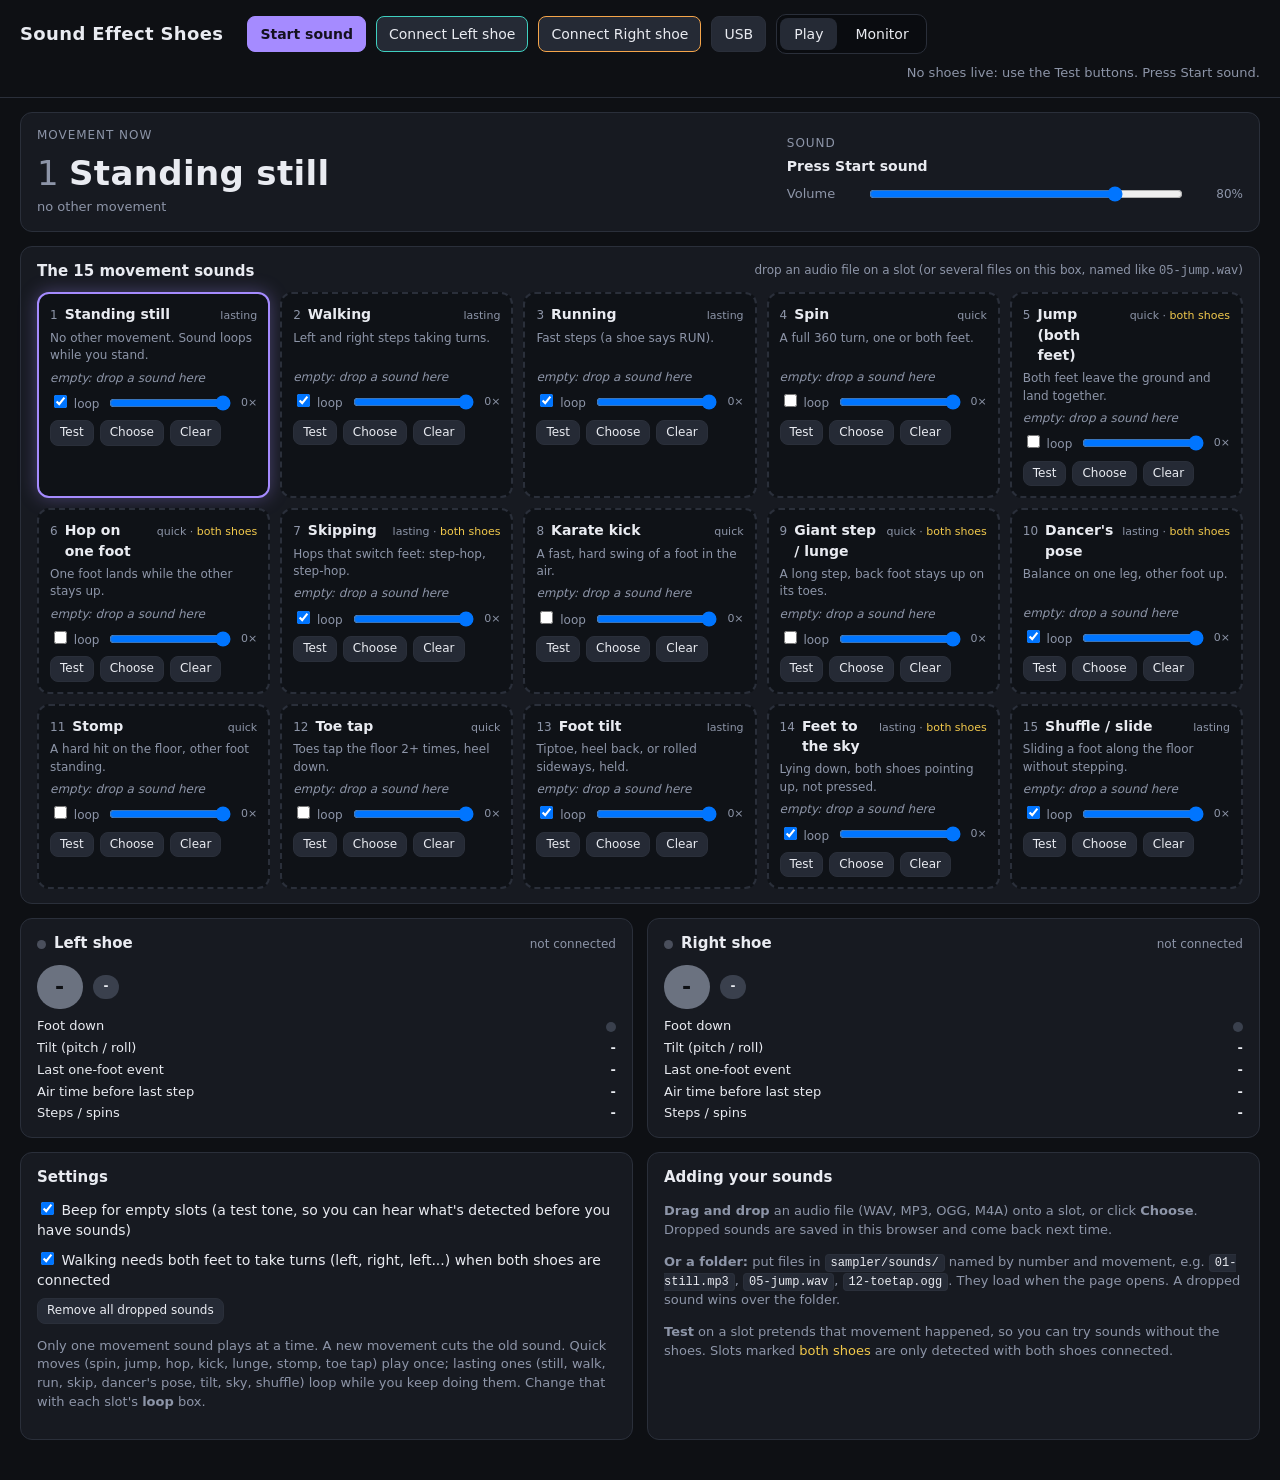
==== commit 50c898cd: "Detect 15 movements, each with its own sound slot Firmware (xiao_foot): foot pose (flat/tiptoe/heel/" ====
--- a/sampler/index.html
+++ b/sampler/index.html
@@ -22,7 +22,7 @@
 .tabs button{border:0;background:transparent;padding:6px 14px}
 .tabs button.on{background:#252a35}
 .status{color:var(--mute);font-size:13px;margin-left:auto}
-main,.monitor{display:grid;grid-template-columns:1fr 1fr;gap:14px;padding:14px 20px 40px;max-width:1280px;margin:0 auto}
+main,.monitor{display:grid;grid-template-columns:1fr 1fr;gap:14px;padding:14px 20px 40px;max-width:1320px;margin:0 auto}
 .hidden{display:none!important}
 .panel{background:var(--panel);border:1px solid var(--line);border-radius:12px;padding:14px 16px}
 .full{grid-column:1/-1}
@@ -37,9 +37,9 @@
 .bar i{position:absolute;top:0;bottom:0;left:0;width:0;background:var(--c,var(--accent));border-radius:6px}
 .bar.signed:after{content:"";position:absolute;left:50%;top:0;bottom:0;width:1px;background:#3a404d}
 .num{font-variant-numeric:tabular-nums;color:var(--mute);text-align:right;font-size:12px}
-.btns{display:flex;flex-wrap:wrap;gap:8px;margin-top:8px}
+.btns{display:flex;flex-wrap:wrap;gap:6px;margin-top:8px}
 .help{color:var(--mute);font-size:13px}
-.help kbd{background:#252a35;border:1px solid var(--line);border-radius:4px;padding:1px 5px;color:var(--text)}
+.help kbd,.help code{background:#252a35;border:1px solid var(--line);border-radius:4px;padding:1px 5px;color:var(--text);font-size:12px}
 .badge{display:inline-block;padding:3px 10px;border-radius:999px;font-weight:700;font-size:12px;letter-spacing:.06em;background:var(--still);color:#0e1014}
 .badge.s0{background:var(--still)}.badge.s1{background:var(--walk)}.badge.s2{background:var(--run)}.badge.s3{background:var(--spin)}
 .badge.big{font-size:22px;padding:6px 18px}
@@ -47,34 +47,42 @@
 .lamp.on{background:var(--ok);box-shadow:0 0 6px var(--ok)}
 .lamp.bad{background:var(--bad)}
 /* play view */
-.now{display:grid;grid-template-columns:1.3fr 1fr 1.2fr;gap:20px;align-items:center}
+.now{display:grid;grid-template-columns:1.6fr 1fr;gap:20px;align-items:center}
 @media(max-width:860px){.now{grid-template-columns:1fr}}
 .label{font-size:12px;color:var(--mute);text-transform:uppercase;letter-spacing:.08em;margin-bottom:4px}
-.big{font-size:26px;font-weight:700}
-.nowSound{display:flex;gap:14px;align-items:center}
-.swatch{width:54px;height:54px;border-radius:12px;background:var(--accent);flex:none;transition:background .3s}
-.slots{display:grid;grid-template-columns:repeat(4,1fr);gap:10px}
+.nowMove{font-size:34px;font-weight:750;letter-spacing:.01em}
+.nowMove .n{color:var(--mute);font-weight:500;margin-right:10px}
+.slots{display:grid;grid-template-columns:repeat(5,1fr);gap:10px}
+@media(max-width:1100px){.slots{grid-template-columns:repeat(3,1fr)}}
 @media(max-width:700px){.slots{grid-template-columns:repeat(2,1fr)}}
-.slot{background:#0f1217;border:2px solid var(--line);border-radius:12px;padding:12px;display:flex;flex-direction:column;gap:6px}
-.slot.on{border-color:var(--accent);box-shadow:0 0 18px rgba(165,139,255,.25)}
-.slot .top{display:flex;align-items:center;gap:8px}
-.slot .n{font-size:12px;color:var(--mute)}
+.slot{background:#0f1217;border:2px dashed var(--line);border-radius:12px;padding:10px 11px;display:flex;flex-direction:column;gap:5px;transition:border-color .2s,box-shadow .2s}
+.slot.filled{border-style:solid}
+.slot.on{border-color:var(--accent);border-style:solid;box-shadow:0 0 18px rgba(165,139,255,.35)}
+.slot.drag{border-color:var(--ok);background:#13201a}
+.slot .top{display:flex;align-items:baseline;gap:7px}
+.slot .n{font-size:12px;color:var(--mute);font-variant-numeric:tabular-nums}
 .slot .name{font-weight:650}
-.slot input[type=color]{width:26px;height:26px;border:0;padding:0;background:none;cursor:pointer;margin-left:auto}
-.slot label.file{font-size:12px;color:var(--mute);cursor:pointer;text-decoration:underline}
+.slot .kind{margin-left:auto;font-size:11px;color:var(--mute);white-space:nowrap}
+.slot .how{font-size:12px;color:var(--mute);min-height:34px}
+.slot .file{font-size:12px;color:var(--text);overflow:hidden;text-overflow:ellipsis;white-space:nowrap}
+.slot .file.empty{color:var(--mute);font-style:italic}
+.slot .opts{display:flex;align-items:center;gap:8px;font-size:12px;color:var(--mute)}
+.slot .opts input[type=range]{flex:1;min-width:0}
 .slot input[type=file]{display:none}
-.footrow{display:flex;align-items:center;gap:10px;margin:6px 0}
-.sim button.on{border-color:var(--accent);background:#2e2843}
-.flash{position:fixed;inset:0;pointer-events:none;background:radial-gradient(circle,rgba(165,139,255,.35),transparent 70%);opacity:0;transition:opacity .5s}
+.slot .count{font-size:11px;color:var(--mute);margin-left:auto}
+.two{color:#f2c94c}
+.footrow{display:flex;align-items:center;gap:10px;margin:6px 0;flex-wrap:wrap}
+.flash{position:fixed;inset:0;pointer-events:none;background:radial-gradient(circle,rgba(165,139,255,.30),transparent 70%);opacity:0;transition:opacity .5s}
 .flash.on{opacity:1;transition:none}
+.kv{display:grid;grid-template-columns:auto 1fr;gap:3px 12px;font-size:13px}
+.kv b{font-weight:600;font-variant-numeric:tabular-nums;text-align:right}
+label.chk{display:block;margin:8px 0}
 /* monitor */
 .monfoot .comps{display:grid;grid-template-columns:1fr 1fr;gap:10px}
 @media(max-width:600px){.monfoot .comps{grid-template-columns:1fr}}
 .comp{background:#0f1217;border:1px solid var(--line);border-radius:10px;padding:10px 12px}
 .comp.wide{grid-column:1/-1}
 .comp.off{opacity:.45}
-.kv{display:grid;grid-template-columns:auto 1fr;gap:3px 12px;font-size:13px}
-.kv b{font-weight:600;font-variant-numeric:tabular-nums;text-align:right}
 .comp .row{grid-template-columns:62px 1fr 52px;margin:3px 0;font-size:13px}
 canvas.plot{width:100%;height:150px;background:#0a0c10;border-radius:8px;display:block}
 .legend{display:flex;flex-wrap:wrap;gap:12px;font-size:12px;color:var(--mute);margin-top:6px}
@@ -95,28 +103,28 @@
   <button class="primary" id="startBtn">Start sound</button>
   <button class="L" id="bleL">Connect Left shoe</button>
   <button class="R" id="bleR">Connect Right shoe</button>
-  <button id="usbBtn" title="Plug a Minima straight into this laptop to test without Bluetooth">USB</button>
+  <button id="usbBtn" title="Plug a shoe's XIAO straight into this laptop to test without Bluetooth">USB</button>
   <nav class="tabs"><button data-tab="play" class="on">Play</button><button data-tab="monitor">Monitor</button></nav>
-  <div class="status" id="status">Not connected. Use the simulator buttons, or connect a shoe.</div>
+  <div class="status" id="status">Not connected. Use the Test buttons, or connect a shoe.</div>
 </header>
 
 <!-- ===================== PLAY ===================== -->
 <main id="playView">
   <section class="panel full now">
-    <div class="nowSound">
-      <div class="swatch" id="nowSwatch"></div>
-      <div><div class="label">Sound</div><div class="big" id="nowName">-</div><div class="help" id="nowSlot"></div></div>
+    <div>
+      <div class="label">Movement now</div>
+      <div class="nowMove" id="nowMove"><span class="n">1</span>Standing still</div>
+      <div class="help" id="nowWhy">-</div>
     </div>
-    <div><div class="label">Movement</div><span class="badge big" id="nowState">STILL</span><div class="help" id="nowTurns"></div></div>
     <div>
-      <div class="label">Volume</div>
-      <div class="bar" style="height:18px"><i id="nowVolBar"></i></div>
-      <div class="help" id="nowVolTxt">Press Start sound</div>
+      <div class="label">Sound</div>
+      <div id="nowSound" style="font-weight:650">-</div>
+      <div class="row" style="grid-template-columns:70px 1fr 48px;margin-top:8px"><span class="help">Volume</span><input type="range" id="masterVol" min="0" max="100"><span class="num" id="masterVolN"></span></div>
     </div>
   </section>
 
-  <section class="panel full">
-    <h2>The 4 sounds <span class="tag">spin 360 on one or both feet to go to the next one</span></h2>
+  <section class="panel full" id="slotsPanel">
+    <h2>The 15 movement sounds <span class="tag">drop an audio file on a slot (or several files on this box, named like <code>05-jump.wav</code>)</span></h2>
     <div class="slots" id="slots"></div>
   </section>
 
@@ -124,19 +132,19 @@
   <section class="panel" id="footR"></section>
 
   <section class="panel">
-    <h2>Volume</h2>
-    <div class="row"><span>Walking</span><input type="range" id="walkVol" min="0" max="100"><span class="num" id="walkVolN"></span></div>
-    <div class="row"><span>Running</span><input type="range" id="runVol" min="0" max="100"><span class="num" id="runVolN"></span></div>
-    <label class="help" style="display:block;margin:10px 0 4px"><input type="checkbox" id="requireTurns"> Both feet must take turns stepping (left, right, left...) when both shoes are connected</label>
-    <p class="help">Running plays at the Running level (100% = as loud as this app goes, so turn the laptop volume up too). Standing still for 2 seconds pauses the sound. It picks up where it left off when you move again.</p>
+    <h2>Settings</h2>
+    <label class="chk"><input type="checkbox" id="beepEmpty"> Beep for empty slots (a test tone, so you can hear what's detected before you have sounds)</label>
+    <label class="chk"><input type="checkbox" id="requireTurns"> Walking needs both feet to take turns (left, right, left...) when both shoes are connected</label>
+    <div class="btns"><button class="small" id="clearAll">Remove all dropped sounds</button></div>
+    <p class="help">Only one movement sound plays at a time. A new movement cuts the old sound. Quick moves (spin, jump, hop, kick, lunge, stomp, toe tap) play once; lasting ones (still, walk, run, skip, dancer's pose, tilt, sky, shuffle) loop while you keep doing them. Change that with each slot's <b>loop</b> box.</p>
   </section>
 
   <section class="panel">
-    <h2>How to play</h2>
+    <h2>Adding your sounds</h2>
     <div class="help">
-      <p><b>Walk</b>: normal volume. <b>Run</b>: max volume. <b>Stand still</b> for 2 seconds: the sound pauses. <b>Spin 360</b> on one foot or both: next sound. Both feet spinning together count as one spin.</p>
-      <p>Only steps count. Tilting or shaking a shoe does nothing. With both shoes connected, the feet have to take turns (left, right, left) at walking speed or faster. With one shoe connected, that shoe's own steps count.</p>
-      <p>Keyboard for testing without shoes: <kbd>W</kbd> walk, <kbd>R</kbd> run, <kbd>X</kbd> still, <kbd>S</kbd> spin, <kbd>1</kbd>-<kbd>4</kbd> pick a sound.</p>
+      <p><b>Drag and drop</b> an audio file (WAV, MP3, OGG, M4A) onto a slot, or click <b>Choose</b>. Dropped sounds are saved in this browser and come back next time.</p>
+      <p><b>Or a folder:</b> put files in <code>sampler/sounds/</code> named by number and movement, e.g. <code>01-still.mp3</code>, <code>05-jump.wav</code>, <code>12-toetap.ogg</code>. They load when the page opens. A dropped sound wins over the folder.</p>
+      <p><b>Test</b> on a slot pretends that movement happened, so you can try sounds without the shoes. Slots marked <span class="two">both shoes</span> are only detected with both shoes connected.</p>
     </div>
   </section>
 </main>
@@ -153,9 +161,9 @@
     <div id="monL"></div>
     <div id="monR"></div>
     <section class="panel full">
-      <h2>Serial monitor <span class="tag">Bluetooth packets, USB lines, and what the app did</span></h2>
+      <h2>Serial monitor <span class="tag">Bluetooth packets, USB lines, and every movement the app detected (and why)</span></h2>
       <div class="consolebar">
-        <label>Show <select id="logShow"><option value="all">everything</option><option value="L">left shoe</option><option value="R">right shoe</option><option value="events">events only</option></select></label>
+        <label>Show <select id="logShow"><option value="all">everything</option><option value="L">left shoe</option><option value="R">right shoe</option><option value="events">movements only</option></select></label>
         <label>Data lines <select id="logRate"><option value="all">every one</option><option value="5">5 per second</option><option value="none">none</option></select></label>
         <label><input type="checkbox" id="logPause"> pause</label>
         <label><input type="checkbox" id="logScroll" checked> autoscroll</label>
@@ -165,7 +173,7 @@
       <pre class="log" id="log"></pre>
       <div class="sendrow">
         <select id="sendFoot"><option value="any">USB shoe</option><option value="L">Left (USB)</option><option value="R">Right (USB)</option></select>
-        <input type="text" id="sendText" placeholder="type a key for the Minima, e.g. h, then Enter">
+        <input type="text" id="sendText" placeholder="type a key for the XIAO, e.g. h, then Enter">
         <button id="sendBtn">Send</button>
       </div>
       <div class="sendrow">
@@ -176,388 +184,343 @@
         <button class="small" data-cmd="3">3 steps</button>
         <button class="small" data-cmd="4">4 spin</button>
         <button class="small" data-cmd="5">5 state</button>
-        <button class="small" data-cmd="6">6 XIAO</button>
-        <button class="small" data-cmd="c" title="keep the shoe still">c gyro offset</button>
+        <button class="small" data-cmd="6">6 Bluetooth</button>
+        <button class="small" data-cmd="7">7 movements</button>
+        <button class="small" data-cmd="c" title="shoe flat on the floor and still">c gyro offset + flat</button>
         <button class="small" data-cmd="h">h help</button>
       </div>
-      <p class="help">Keys only reach a Minima plugged in by USB (Bluetooth only goes shoe to laptop). The boxes above update in key 0 (app) mode. Close this page before using the Arduino Serial Monitor, since only one program can open the USB port.</p>
+      <p class="help">Keys only reach a XIAO plugged in by USB (Bluetooth only goes shoe to laptop). The boxes above update in key 0 (app) mode. Close this page before using the Arduino Serial Monitor, since only one program can open the USB port.</p>
     </section>
   </section>
 </div>
 <div class="flash" id="flash"></div>
 
+<script src="movements.js"></script>
 <script>
 // ===================== constants =====================
-const SERVICE_UUID = '7b1e0001-5d2c-4c3b-9a41-50a1c5717e00';   // must match xiao_radio.ino
+const SERVICE_UUID = '7b1e0001-5d2c-4c3b-9a41-50a1c5717e00';   // must match xiao_foot.ino
 const DATA_UUID    = '7b1e0002-5d2c-4c3b-9a41-50a1c5717e00';
-const STATES = ['STILL', 'WALK', 'RUN', 'SPIN'];
-const STILL = 0, WALK = 1, RUN = 2, SPIN = 3;
-const LIVE_MS = 1000;            // no data for this long = shoe not live (simulator takes over)
-const SPIN_TOGETHER_MS = 1200;   // both feet spinning this close together = one spin
+const { MOVES, MOVE, MovementDetector, GAIT_NAMES, POSE_NAMES, EVENT_NAMES } = window.Moves;
+const LIVE_MS = Moves.TUNING.LIVE_MS;
 const PLOT_MS = 10000;
 const LOG_MAX = 4000;
-const LOOP_SEC = 8, SR = 44100;
 const FOOT_NAME = {L:'Left', R:'Right'};
-// Taking turns (both shoes connected): a step on one foot right after a step on the other.
-const TURN_MIN_MS = 150, TURN_MAX_MS = 1500;   // gap between a left step and a right step
-const TURN_WINDOW_MS = 3000, TURNS_NEEDED = 2;  // this many turns in this long = walking
-const STOP_MS = 2000;                           // no step for this long = still
-
-const DEFAULT_SLOTS = [
-  {name:'Rain',       color:'#4a90e2'},
-  {name:'Ocean',      color:'#2ec4b6'},
-  {name:'Wind chimes',color:'#f2c94c'},
-  {name:'Campfire',   color:'#f2994a'},
-];
+
+// Sounds in a folder: sampler/sounds/<number>-<key>.<ext>, e.g. sounds/05-jump.wav
+const SOUND_FOLDER = 'sounds/';
+const SOUND_EXTS = ['mp3', 'wav', 'ogg', 'm4a'];
+const soundFileBase = m => `${String(m.n).padStart(2, '0')}-${m.key}`;
 
 function load(k, d){ try{ const v = localStorage.getItem('ses_'+k); return v ? JSON.parse(v) : d; }catch(e){ return d; } }
 function save(k, v){ try{ localStorage.setItem('ses_'+k, JSON.stringify(v)); }catch(e){} }
 const clamp = (v,a,b) => Math.min(b, Math.max(a, v));
 const $ = id => document.getElementById(id);
 
-// ===================== feet =====================
-function emptyData(){ return {state:0, spins:0, flags:0, spinPct:0, fsr:0, steps:0, stepMs:0, ax:0, ay:0, az:0, yaw:0, gyro:0}; }
-function mkFoot(id){
-  return { id, d:emptyData(), src:'', lastLive:0, pkts:0, rate:0, hist:[],
-    lastSpins:null, lastSteps:null, lastState:null, sim:{state:STILL, spinUntil:0, spins:0} };
-}
+// ===================== movement detection (sampler/movements.js) =====================
+const det = new MovementDetector({ requireTurns: load('requireTurns', true), onLog: text => logEvent(null, text) });
+
+// ===================== feet (for the display) =====================
+function emptyData(){ return {state:0, spins:0, flags:0, spinPct:0, fsr:0, steps:0, stepMs:0, pitch:0, roll:0, peakG:0, gyro:0, yaw:0, event:0, events:0, pose:0, air10:0}; }
+function mkFoot(id){ return { id, d:emptyData(), src:'', lastLive:0, pkts:0, rate:0, hist:[], lastState:null, lastPose:null }; }
 const feet = {L:mkFoot('L'), R:mkFoot('R')};
 const isLive = (f, now = performance.now()) => now - f.lastLive < LIVE_MS;
-function footState(f, now = performance.now()){
-  if (isLive(f, now)) return f.d.state;
-  return now < f.sim.spinUntil ? SPIN : f.sim.state;
-}
 
 // Every packet from a shoe (Bluetooth or USB) comes through here.
 function ingest(id, d, src, rawLine){
   const f = feet[id], now = performance.now();
   f.d = d; f.src = src; f.lastLive = now; f.pkts++;
-  f.hist.push({t:now, fsr:d.fsr, yaw:d.yaw, g:Math.hypot(d.ax, d.ay, d.az)/100, gyro:d.gyro, down:(d.flags & 2) ? 1 : 0});
+  f.hist.push({t:now, fsr:d.fsr, yaw:d.yaw, g:d.peakG, gyro:d.gyro, pitch:d.pitch, down:(d.flags & 2) ? 1 : 0});
   while (f.hist.length && f.hist[0].t < now - PLOT_MS) f.hist.shift();
   logData(id, src, rawLine || packetToCsv(id, d));
-  if (f.lastState !== d.state){ if (f.lastState !== null) logEvent(id, `${FOOT_NAME[id]} shoe: ${STATES[d.state] || d.state}`); f.lastState = d.state; }
-  if (f.lastSteps === null) f.lastSteps = d.steps;
-  const newSteps = (d.steps - f.lastSteps + 65536) % 65536;
-  f.lastSteps = d.steps;
-  if (newSteps > 0 && newSteps < 10) recordStep(id, now);
-  if (f.lastSpins === null) f.lastSpins = d.spins;
-  const n = (d.spins - f.lastSpins + 256) % 256;
-  f.lastSpins = d.spins;
-  if (n > 0 && n < 10) for (let i = 0; i < n; i++) onSpin(id);
-}
-
-// 20 bytes, see minima_foot/packet.h
+  if (f.lastState !== d.state){ if (f.lastState !== null) logEvent(id, `${FOOT_NAME[id]} shoe: ${GAIT_NAMES[d.state] || d.state}`); f.lastState = d.state; }
+  if (f.lastPose !== d.pose){ if (f.lastPose !== null) logEvent(id, `${FOOT_NAME[id]} shoe pose: ${POSE_NAMES[d.pose] || d.pose} (pitch ${d.pitch}°, roll ${d.roll}°)`); f.lastPose = d.pose; }
+  const fd = det.feet[id];
+  if (fd.d && ((d.events - fd.events + 256) % 256)) logEvent(id, `${FOOT_NAME[id]} shoe says: ${EVENT_NAMES[d.event] || d.event}`);
+  if (fd.d && ((d.spins - fd.spins + 256) % 256)) logEvent(id, `${FOOT_NAME[id]} shoe says: 360 SPIN`);
+  det.ingest(id, d, now);
+}
+
+// 20 bytes, see xiao_foot/packet.h
 function decodePacket(v){
   return { state:v.getUint8(0), spins:v.getUint8(1), flags:v.getUint8(2), spinPct:v.getUint8(3),
     fsr:v.getUint16(4,true), steps:v.getUint16(6,true), stepMs:v.getUint16(8,true),
-    ax:v.getInt16(10,true), ay:v.getInt16(12,true), az:v.getInt16(14,true),
-    yaw:v.getInt16(16,true), gyro:v.getUint16(18,true) };
-}
-// USB line: FOOT,state,spins,spinPct,fsr,steps,stepMs,ax,ay,az,yawRate,gyro,flags
+    pitch:v.getInt8(10), roll:v.getInt8(11), peakG:v.getUint8(12)/16, gyro:v.getUint8(13)*8,
+    yaw:v.getInt16(14,true), event:v.getUint8(16), events:v.getUint8(17), pose:v.getUint8(18), air10:v.getUint8(19) };
+}
+// USB line: FOOT,state,spins,spinPct,fsr,steps,stepMs,pitch,roll,peakG,yawRate,gyro,flags,event,events,pose,air10
+const CSV_FIELDS = 17;
 function parseCsv(p){
   const n = p.slice(1).map(Number);
-  return { state:n[0], spins:n[1], spinPct:n[2], fsr:n[3], steps:n[4], stepMs:n[5], ax:n[6], ay:n[7], az:n[8], yaw:n[9], gyro:n[10], flags:n[11] };
+  return { state:n[0], spins:n[1], spinPct:n[2], fsr:n[3], steps:n[4], stepMs:n[5], pitch:n[6], roll:n[7], peakG:n[8]/16,
+    yaw:n[9], gyro:n[10]*8, flags:n[11], event:n[12], events:n[13], pose:n[14], air10:n[15] };
 }
 function packetToCsv(id, d){
-  return [id, d.state, d.spins, d.spinPct, d.fsr, d.steps, d.stepMs, d.ax, d.ay, d.az, d.yaw, d.gyro, d.flags].join(',');
-}
-
-// ===================== what the shoes mean for the sound =====================
-let lastStep = null, turns = [], requireTurns = load('requireTurns', true), wasTurning = false;
-function recordStep(id, t){
-  const gap = lastStep ? t - lastStep.t : Infinity, otherFoot = lastStep && lastStep.foot !== id;
-  if (otherFoot && gap < TURN_MIN_MS){
-    // both feet landed together (a hop): neither step is a turn
-    if (lastStep.turn) turns.pop();
-    lastStep = {foot:id, t, turn:false, together:true};
-    return;
+  return [id, d.state, d.spins, d.spinPct, d.fsr, d.steps, d.stepMs, d.pitch, d.roll, Math.round(d.peakG*16), d.yaw, Math.round(d.gyro/8), d.flags, d.event, d.events, d.pose, d.air10].join(',');
+}
+
+// ===================== sounds =====================
+const ctx = new (window.AudioContext || window.webkitAudioContext)();
+const comp = ctx.createDynamicsCompressor(); comp.threshold.value = -6; comp.ratio.value = 4;
+const master = ctx.createGain(); master.connect(comp); comp.connect(ctx.destination);
+let masterVol = load('masterVol', 80); master.gain.value = masterVol/100;
+let started = false, beepEmpty = load('beepEmpty', true), playing = null, playedId = -1;
+const slotOpts = load('slotOpts', {});
+const slots = Object.fromEntries(MOVES.map(m => [m.key, {
+  buffer:null, label:'', from:'', folderBuffer:null, folderLabel:'',
+  loop: slotOpts[m.key] ? slotOpts[m.key].loop : m.kind === 'state',
+  vol:  slotOpts[m.key] ? slotOpts[m.key].vol : 100,
+}]));
+function saveSlotOpts(){ save('slotOpts', Object.fromEntries(MOVES.map(m => [m.key, {loop:slots[m.key].loop, vol:slots[m.key].vol}]))); }
+
+async function start(){
+  await ctx.resume();
+  started = true;
+  $('startBtn').textContent = 'Sound on';
+  logApp('sound started');
+  playMovement(det.current);
+  updateStatus();
+}
+
+// Only one movement sound at a time: a new one always stops the old one.
+function stopPlaying(){
+  if (!playing) return;
+  const {src, g} = playing; playing = null;
+  try{ g.gain.setTargetAtTime(0, ctx.currentTime, 0.02); src.stop(ctx.currentTime + 0.12); }catch(e){}
+}
+function playMovement(cur){
+  stopPlaying();
+  const m = MOVE[cur.key], s = slots[cur.key];
+  if (!started) return;
+  if (s.buffer){
+    const src = ctx.createBufferSource(), g = ctx.createGain();
+    src.buffer = s.buffer; src.loop = s.loop; g.gain.value = s.vol/100;
+    src.connect(g); g.connect(master); src.start();
+    playing = {key:cur.key, src, g};
+    src.onended = () => { if (playing && playing.src === src) playing = null; };
+  } else if (beepEmpty && cur.key !== 'still') beep(m);
+}
+
+// Test tone for an empty slot: a different note per movement, two blips for quick moves.
+function beep(m){
+  const t = ctx.currentTime, f = 330 * Math.pow(2, [0,2,4,7,9][(m.n - 1) % 5]/12 + Math.floor((m.n - 1)/5));
+  const g = ctx.createGain(); g.connect(master);
+  const times = m.kind === 'event' ? [0, 0.13] : [0];
+  const src = ctx.createOscillator(); src.type = 'triangle'; src.frequency.value = f; src.connect(g);
+  g.gain.setValueAtTime(0.0001, t);
+  for (const dt of times){
+    g.gain.exponentialRampToValueAtTime(0.25, t + dt + 0.01);
+    g.gain.exponentialRampToValueAtTime(0.0001, t + dt + (m.kind === 'event' ? 0.1 : 0.3));
   }
-  const turn = otherFoot && !lastStep.together && gap <= TURN_MAX_MS;
-  if (turn) turns.push(t);
-  lastStep = {foot:id, t, turn, together:false};
-  while (turns.length && turns[0] < t - TURN_WINDOW_MS) turns.shift();
-}
-const recentTurns = (now = performance.now()) => turns.filter(t => t > now - TURN_WINDOW_MS).length;
-const feetTakingTurns = (now = performance.now()) =>
-  !!lastStep && now - lastStep.t < STOP_MS && recentTurns(now) >= TURNS_NEEDED;
-const usingTurns = (now = performance.now()) => requireTurns && isLive(feet.L, now) && isLive(feet.R, now);
-
-function overallState(now = performance.now()){
-  const s = ['L','R'].map(id => footState(feet[id], now));
-  if (usingTurns(now)){
-    // both shoes connected: only left-right-left stepping plays sound
-    if (!feetTakingTurns(now)) return s.includes(SPIN) ? WALK : STILL;
-    return s.includes(RUN) ? RUN : WALK;
-  }
-  if (s.includes(RUN)) return RUN;
-  if (s.includes(WALK) || s.includes(SPIN)) return WALK;
-  return STILL;
-}
-const anySpinning = (now = performance.now()) => ['L','R'].some(id => footState(feet[id], now) === SPIN);
-
-let lastSwitch = {t:-1e9, foot:null};
-function onSpin(id){
-  const now = performance.now();
-  logEvent(id, `${FOOT_NAME[id]} shoe: 360 SPIN`);
-  if (lastSwitch.foot && lastSwitch.foot !== id && now - lastSwitch.t < SPIN_TOGETHER_MS){
-    logEvent(null, 'both feet spun together, counted as one spin');
-    lastSwitch = {t:-1e9, foot:null};
-    return;
-  }
-  lastSwitch = {t:now, foot:id};
-  selectSound((active + 1) % 4, `${FOOT_NAME[id].toLowerCase()} foot spin`);
-}
-
-// ===================== audio =====================
-let ctx = null, master, comp, started = false, paused = true, stillSince = 0, active = load('active', 0);
-const slots = load('slots', DEFAULT_SLOTS).map((s, i) => ({...DEFAULT_SLOTS[i], ...s, buffer:null, gain:null, source:null, file:null}));
-const vol = {walk:load('walkVol', 50), run:load('runVol', 100)};
-
-function ensureCtx(){
-  if (ctx) return;
-  ctx = new (window.AudioContext || window.webkitAudioContext)();
-  comp = ctx.createDynamicsCompressor(); comp.threshold.value = -6; comp.ratio.value = 4;
-  master = ctx.createGain(); master.gain.value = 0;
-  master.connect(comp); comp.connect(ctx.destination);
-  for (const s of slots){ s.gain = ctx.createGain(); s.gain.gain.value = 0; s.gain.connect(master); }
-}
-
-function startSlot(i){
-  const s = slots[i];
-  if (s.source){ try{ s.source.stop(); }catch(e){} s.source.disconnect(); s.source = null; }
-  if (!s.buffer) return;
-  const src = ctx.createBufferSource(); src.buffer = s.buffer; src.loop = true;
-  src.connect(s.gain); src.start(); s.source = src;
-}
-
-async function start(){
-  ensureCtx();
-  await ctx.resume();
-  if (slots.some(s => !s.buffer)){
-    setStatus('Making the 4 sounds...');
-    const made = await buildDefaultSounds();
-    slots.forEach((s, i) => { if (!s.buffer) s.buffer = made[i]; });
-  }
-  slots.forEach((s, i) => { startSlot(i); s.gain.gain.value = i === active ? 1 : 0; });
-  started = true; paused = false;
-  $('startBtn').textContent = 'Restart sound';
-  logApp('sound started');
-  updateStatus();
-}
-
-function selectSound(i, why){
-  active = i; save('active', active);
-  if (ctx) slots.forEach((s, k) => s.gain.gain.setTargetAtTime(k === i ? 1 : 0, ctx.currentTime, 0.12));
-  if (ctx && !paused) swoosh();
-  const fl = $('flash'); fl.classList.add('on'); setTimeout(() => fl.classList.remove('on'), 80);
-  logApp(`sound ${i + 1}: ${slots[i].name}` + (why ? ` (${why})` : ''));
-  drawSlots();
-}
-
-// Walk = walk volume, run = run volume, still (both shoes) = fade out, then pause.
-function applyVolume(){
-  if (!started) return;
-  const now = performance.now(), st = overallState(now);
-  const target = st === RUN ? vol.run/100 : st === WALK ? vol.walk/100 : 0;
-  if (target > 0){
-    stillSince = 0;
-    if (paused){ paused = false; ctx.resume(); logApp('sound resumed'); }
-    master.gain.setTargetAtTime(target, ctx.currentTime, 0.15);
-  } else {
-    if (!stillSince) stillSince = now;
-    master.gain.setTargetAtTime(0, ctx.currentTime, 0.12);
-    if (!paused && now - stillSince > 700){ paused = true; ctx.suspend(); logApp('sound paused (no movement)'); }
-  }
-}
-
-function swoosh(){
-  const t = ctx.currentTime, len = 0.45;
-  const b = ctx.createBuffer(1, Math.round(ctx.sampleRate*len), ctx.sampleRate), d = b.getChannelData(0);
-  for (let i = 0; i < d.length; i++) d[i] = Math.random()*2 - 1;
-  const src = ctx.createBufferSource(); src.buffer = b;
-  const bp = ctx.createBiquadFilter(); bp.type = 'bandpass'; bp.Q.value = 2;
-  bp.frequency.setValueAtTime(300, t); bp.frequency.exponentialRampToValueAtTime(5000, t + len*0.8);
-  const g = ctx.createGain(); g.gain.setValueAtTime(0.0001, t); g.gain.exponentialRampToValueAtTime(0.5, t + 0.15); g.gain.exponentialRampToValueAtTime(0.0001, t + len);
-  src.connect(bp); bp.connect(g); g.connect(comp); src.start(t); src.stop(t + len);
-}
-
-async function loadSoundFile(i, file){
-  ensureCtx();
+  src.start(t); src.stop(t + 0.45);
+  playing = {key:m.key, src, g};
+}
+
+async function decode(arrayBuffer){ return ctx.decodeAudioData(arrayBuffer.slice(0)); }
+
+// Dropped files are kept in this browser (IndexedDB) so they come back next time.
+const store = {
+  db: null,
+  open(){
+    if (this.db) return Promise.resolve(this.db);
+    return new Promise((res, rej) => {
+      const r = indexedDB.open('shoe-sounds', 1);
+      r.onupgradeneeded = () => r.result.createObjectStore('sounds');
+      r.onsuccess = () => res(this.db = r.result); r.onerror = () => rej(r.error);
+    });
+  },
+  async tx(mode, fn){
+    const db = await this.open();
+    return new Promise((res, rej) => { const t = db.transaction('sounds', mode); const out = fn(t.objectStore('sounds')); t.oncomplete = () => res(out && out.result); t.onerror = () => rej(t.error); });
+  },
+  put(key, v){ return this.tx('readwrite', s => s.put(v, key)); },
+  del(key){ return this.tx('readwrite', s => s.delete(key)); },
+  async all(){
+    const db = await this.open();
+    return new Promise((res, rej) => {
+      const out = {}, r = db.transaction('sounds').objectStore('sounds').openCursor();
+      r.onsuccess = () => { const c = r.result; if (c){ out[c.key] = c.value; c.continue(); } else res(out); };
+      r.onerror = () => rej(r.error);
+    });
+  },
+};
+
+async function setSlotFile(key, file){
   try{
-    slots[i].buffer = await ctx.decodeAudioData(await file.arrayBuffer());
-    slots[i].name = file.name.replace(/\.[^.]+$/, '').slice(0, 24); slots[i].file = file.name;
-    saveSlots();
-    if (started) startSlot(i);
-    logApp(`sound ${i + 1} loaded from ${file.name}`);
-    drawSlots();
-  }catch(e){ setStatus('Could not read ' + file.name + '. Try a WAV or MP3.'); }
-}
-function saveSlots(){ save('slots', slots.map(s => ({name:s.name, color:s.color}))); }
-
-// ---------- the 4 built-in sounds, made once when you press Start ----------
-async function render(fn){ const oc = new OfflineAudioContext(2, SR*LOOP_SEC, SR); fn(oc); return oc.startRendering(); }
-function noise(oc, sec, brown){
-  const b = oc.createBuffer(1, Math.round(oc.sampleRate*sec), oc.sampleRate), d = b.getChannelData(0);
-  let last = 0;
-  for (let i = 0; i < d.length; i++){ const w = Math.random()*2 - 1; if (brown){ last = (last + 0.02*w)/1.02; d[i] = last*3.5; } else d[i] = w; }
-  return b;
-}
-function chain(oc, nodes){ for (let i = 0; i < nodes.length - 1; i++) nodes[i].connect(nodes[i+1]); nodes[nodes.length-1].connect(oc.destination); return nodes[0]; }
-function filt(oc, type, f, q){ const n = oc.createBiquadFilter(); n.type = type; n.frequency.value = f; if (q) n.Q.value = q; return n; }
-function gainNode(oc, v){ const g = oc.createGain(); g.gain.value = v; return g; }
-function pan(oc, p){ const n = oc.createStereoPanner(); n.pan.value = p; return n; }
-function burst(oc, nb, t, dur, peak, filterType, freq, q, p){
-  const s = oc.createBufferSource(); s.buffer = nb;
-  const g = oc.createGain(); g.gain.setValueAtTime(0.0001, t); g.gain.exponentialRampToValueAtTime(peak, t + 0.001); g.gain.exponentialRampToValueAtTime(0.0001, t + dur);
-  chain(oc, [s, filt(oc, filterType, freq, q), g, pan(oc, p)]);
-  s.start(t, Math.random()*0.5); s.stop(t + dur + 0.01);
-}
-// blend the end into the start so the loop has no click
-function loopable(buf){
-  const N = Math.round(0.3*buf.sampleRate), L = buf.length - N;
-  const out = new AudioBuffer({numberOfChannels:buf.numberOfChannels, length:L, sampleRate:buf.sampleRate});
-  for (let c = 0; c < buf.numberOfChannels; c++){
-    const s = buf.getChannelData(c), d = out.getChannelData(c);
-    d.set(s.subarray(0, L));
-    for (let i = 0; i < N; i++){ const a = Math.sin(i/N*Math.PI/2), b = Math.cos(i/N*Math.PI/2); d[i] = s[i]*a + s[L+i]*b; }
-  }
-  return out;
-}
-const R = Math.random;
-async function buildDefaultSounds(){
-  const rain = await render(oc => {
-    const nb = noise(oc, LOOP_SEC + 1);
-    const s = oc.createBufferSource(); s.buffer = nb;
-    chain(oc, [s, filt(oc,'highpass',500), filt(oc,'lowpass',3500), gainNode(oc,0.3)]); s.start(0);
-    const short = noise(oc, 1);
-    for (let i = 0; i < 900; i++) burst(oc, short, R()*LOOP_SEC, 0.008 + R()*0.03, 0.04 + R()*R()*0.35, 'bandpass', 1500 + R()*5500, 1.5, R()*2 - 1);
-  });
-  const ocean = await render(oc => {
-    const curve = (fn) => { const c = new Float32Array(800); for (let k = 0; k < c.length; k++){ const t = k/(c.length-1)*LOOP_SEC; c[k] = fn((t % 4)/4); } return c; };
-    [[-0.5, 0], [0.5, 0.5]].forEach(([p, off]) => {
-      const s1 = oc.createBufferSource(); s1.buffer = noise(oc, LOOP_SEC + 1);
-      const g1 = oc.createGain(); g1.gain.setValueCurveAtTime(curve(ph => 0.06 + 0.55*Math.pow(Math.sin(Math.PI*((ph + off/4) % 1)), 2)), 0, LOOP_SEC);
-      chain(oc, [s1, filt(oc,'lowpass',650), g1, pan(oc, p)]); s1.start(0);
-      const s2 = oc.createBufferSource(); s2.buffer = noise(oc, LOOP_SEC + 1);
-      const g2 = oc.createGain(); g2.gain.setValueCurveAtTime(curve(ph => 0.01 + 0.22*Math.pow(Math.max(0, Math.sin(Math.PI*((ph + off/4 + 0.85) % 1))), 6)), 0, LOOP_SEC);
-      chain(oc, [s2, filt(oc,'bandpass',2600,0.7), g2, pan(oc, p)]); s2.start(0);
-    });
-  });
-  const chimes = await render(oc => {
-    const notes = [72, 74, 76, 79, 81, 84, 86, 88];
-    const s = oc.createBufferSource(); s.buffer = noise(oc, LOOP_SEC + 1);
-    chain(oc, [s, filt(oc,'lowpass',400), gainNode(oc,0.05)]); s.start(0);
-    for (let i = 0; i < 18; i++){
-      const t = 0.05 + R()*(LOOP_SEC - 0.6), f = 440*Math.pow(2, (notes[Math.floor(R()*notes.length)] - 69)/12), p = R()*1.6 - 0.8;
-      [[1, 1], [2.76, 0.35], [5.4, 0.15]].forEach(([mult, amp]) => {
-        const o = oc.createOscillator(); o.frequency.value = f*mult;
-        const g = oc.createGain(); const dec = 2.8/mult;
-        g.gain.setValueAtTime(0.0001, t); g.gain.exponentialRampToValueAtTime(0.13*amp, t + 0.004); g.gain.exponentialRampToValueAtTime(0.0001, t + dec);
-        chain(oc, [o, g, pan(oc, p)]); o.start(t); o.stop(t + dec + 0.05);
-      });
+    const data = await file.arrayBuffer();
+    const buffer = await decode(data);
+    Object.assign(slots[key], {buffer, label:file.name, from:'dropped'});
+    store.put(key, {name:file.name, data}).catch(() => setStatus('Could not save the sound in this browser (it still works until you reload).'));
+    logApp(`${MOVE[key].n} ${MOVE[key].name}: loaded ${file.name}`);
+    afterSlotChange(key);
+  }catch(e){ setStatus(`Could not read ${file.name}. Try a WAV or MP3.`); }
+}
+function clearSlot(key){
+  const s = slots[key];
+  if (s.from === 'dropped'){ store.del(key).catch(() => {}); }
+  Object.assign(s, s.folderBuffer ? {buffer:s.folderBuffer, label:s.folderLabel, from:'folder'} : {buffer:null, label:'', from:''});
+  logApp(`${MOVE[key].n} ${MOVE[key].name}: ${s.buffer ? 'back to ' + s.label : 'emptied'}`);
+  afterSlotChange(key);
+}
+function afterSlotChange(key){
+  drawSlot(key);
+  if (det.current.key === key) playMovement(det.current);
+}
+
+// Several files dropped on the box: match by number (05-...) or by name (jump, toe tap...)
+function slotForFileName(name){
+  const base = name.toLowerCase().replace(/\.[^.]+$/, '');
+  const num = base.match(/^(\d{1,2})(?!\d)/);
+  if (num){ const m = MOVES.find(x => x.n === +num[1]); if (m) return m.key; }
+  const flat = base.replace(/[^a-z]/g, '');
+  const m = MOVES.find(x => flat.includes(x.key)) || MOVES.find(x => flat.includes(x.name.toLowerCase().replace(/[^a-z]/g, '')));
+  return m ? m.key : null;
+}
+
+async function loadSavedSounds(){
+  // folder first, then dropped ones on top
+  await Promise.all(MOVES.map(async m => {
+    for (const ext of SOUND_EXTS){
+      const path = SOUND_FOLDER + soundFileBase(m) + '.' + ext;
+      try{
+        const r = await fetch(path, {cache:'no-store'});
+        if (!r.ok) continue;
+        const buffer = await decode(await r.arrayBuffer());
+        Object.assign(slots[m.key], {folderBuffer:buffer, folderLabel:path});
+        if (!slots[m.key].buffer) Object.assign(slots[m.key], {buffer, label:path, from:'folder'});
+        logApp(`${m.n} ${m.name}: found ${path}`);
+        break;
+      }catch(e){ /* not there (or opened from file://) */ }
     }
-  });
-  const fire = await render(oc => {
-    const s = oc.createBufferSource(); s.buffer = noise(oc, LOOP_SEC + 1, true);
-    chain(oc, [s, filt(oc,'lowpass',500), gainNode(oc,0.55)]); s.start(0);
-    const short = noise(oc, 1);
-    for (let i = 0; i < 380; i++) burst(oc, short, R()*LOOP_SEC, 0.002 + R()*0.012, 0.03 + Math.pow(R(), 3)*0.6, 'bandpass', 800 + R()*3500, 2, R()*1.2 - 0.6);
-    for (let i = 0; i < 14; i++) burst(oc, short, R()*LOOP_SEC, 0.04, 0.5, 'lowpass', 1500, 0.7, R() - 0.5);
-  });
-  return [rain, ocean, chimes, fire].map(loopable);
+  }));
+  try{
+    const saved = await store.all();
+    for (const [key, v] of Object.entries(saved)){
+      if (!slots[key]) continue;
+      try{ Object.assign(slots[key], {buffer:await decode(v.data), label:v.name, from:'dropped'}); }catch(e){}
+    }
+  }catch(e){}
+  MOVES.forEach(m => drawSlot(m.key));
 }
 
 // ===================== play view =====================
 function buildPlay(){
-  $('slots').innerHTML = slots.map((s, i) => `
-    <div class="slot" id="slot${i}">
-      <div class="top"><span class="n">${i + 1}</span><span class="name" id="slotName${i}"></span>
-        <input type="color" id="slotColor${i}" title="Color for this sound (the color sensor will use this in the next version)"></div>
+  $('slots').innerHTML = MOVES.map(m => `
+    <div class="slot" id="slot-${m.key}" data-slot="${m.key}">
+      <div class="top"><span class="n">${m.n}</span><span class="name">${m.name}</span>
+        <span class="kind">${m.kind === 'event' ? 'quick' : 'lasting'}${m.feet === 2 ? ' · <span class="two">both shoes</span>' : ''}</span></div>
+      <div class="how">${m.how}</div>
+      <div class="file empty" data-k="file">empty: drop a sound here</div>
+      <div class="opts"><label title="play the sound over and over while the movement lasts"><input type="checkbox" data-k="loop"> loop</label>
+        <input type="range" min="0" max="100" data-k="vol" title="volume of this sound"><span class="count" data-k="count">0×</span></div>
       <div class="btns" style="margin-top:2px">
-        <button class="small" data-pick="${i}">Play this</button>
-        <label class="file">Load file<input type="file" accept="audio/*" data-file="${i}"></label>
+        <button class="small" data-k="test" title="pretend this movement happened">Test</button>
+        <button class="small" data-k="choose">Choose</button><input type="file" accept="audio/*" data-k="input">
+        <button class="small" data-k="clear">Clear</button>
       </div>
-      <div class="num" style="text-align:left" id="slotFile${i}">built-in</div>
     </div>`).join('');
-  document.querySelectorAll('[data-pick]').forEach(b => b.onclick = () => selectSound(+b.dataset.pick, 'clicked'));
-  document.querySelectorAll('[data-file]').forEach(el => el.onchange = e => { if (e.target.files[0]) loadSoundFile(+el.dataset.file, e.target.files[0]); });
-  slots.forEach((s, i) => { const c = $('slotColor'+i); c.value = s.color; c.oninput = () => { s.color = c.value; saveSlots(); drawSlots(); }; });
+  for (const m of MOVES){
+    const el = $('slot-' + m.key), q = k => el.querySelector(`[data-k="${k}"]`), s = slots[m.key];
+    q('test').onclick = () => { det.test(m.key, performance.now()); if (!started) setStatus('Press Start sound to hear it.'); };
+    q('choose').onclick = () => q('input').click();
+    q('input').onchange = e => { if (e.target.files[0]) setSlotFile(m.key, e.target.files[0]); e.target.value = ''; };
+    q('clear').onclick = () => clearSlot(m.key);
+    q('loop').checked = s.loop; q('loop').onchange = () => { s.loop = q('loop').checked; saveSlotOpts(); if (playing && playing.key === m.key && playing.src.loop !== undefined) playing.src.loop = s.loop; };
+    q('vol').value = s.vol; q('vol').oninput = () => { s.vol = +q('vol').value; saveSlotOpts(); if (playing && playing.key === m.key) playing.g.gain.value = s.vol/100; };
+    el.addEventListener('dragover', e => { e.preventDefault(); e.stopPropagation(); el.classList.add('drag'); });
+    el.addEventListener('dragleave', () => el.classList.remove('drag'));
+    el.addEventListener('drop', e => {
+      e.preventDefault(); e.stopPropagation(); el.classList.remove('drag');
+      const files = [...e.dataTransfer.files];
+      if (files.length === 1) setSlotFile(m.key, files[0]);
+      else dropMany(files);
+    });
+    drawSlot(m.key);
+  }
+  const panel = $('slotsPanel');
+  panel.addEventListener('dragover', e => e.preventDefault());
+  panel.addEventListener('drop', e => { e.preventDefault(); dropMany([...e.dataTransfer.files]); });
+  // a file dropped anywhere else must not make the browser leave the page
+  addEventListener('dragover', e => e.preventDefault());
+  addEventListener('drop', e => e.preventDefault());
 
   for (const id of ['L','R']){
     $('foot'+id).innerHTML = `
-      <h2><span class="dot" id="pdot${id}"></span> ${FOOT_NAME[id]} shoe <span class="tag" id="plink${id}">simulator</span></h2>
-      <div class="footrow"><span class="badge big" id="pstate${id}">STILL</span>
-        <span class="help" id="pinfo${id}"></span></div>
-      <h3 style="margin-top:12px">Simulator (used when this shoe isn't connected)</h3>
-      <div class="btns sim" id="psim${id}">
-        <button data-sim="0" data-foot="${id}">Still</button><button data-sim="1" data-foot="${id}">Walk</button>
-        <button data-sim="2" data-foot="${id}">Run</button><button data-sim="spin" data-foot="${id}">Spin 360</button>
+      <h2><span class="dot" id="pdot${id}"></span> ${FOOT_NAME[id]} shoe <span class="tag" id="plink${id}">not connected</span></h2>
+      <div class="footrow"><span class="badge big" id="pstate${id}">-</span><span class="badge" id="ppose${id}" style="background:#3a404d;color:var(--text)">-</span></div>
+      <div class="kv" style="margin-top:8px">
+        <span>Foot down</span><b><span class="lamp" id="pdown${id}"></span></b>
+        <span>Tilt (pitch / roll)</span><b id="ptilt${id}">-</b>
+        <span>Last one-foot event</span><b id="pev${id}">-</b>
+        <span>Air time before last step</span><b id="pair${id}">-</b>
+        <span>Steps / spins</span><b id="pcount${id}">-</b>
       </div>`;
   }
-  document.querySelectorAll('[data-sim]').forEach(b => b.onclick = () => simSet(b.dataset.foot, b.dataset.sim));
-
-  const rt = $('requireTurns'); rt.checked = requireTurns;
-  rt.onchange = () => { requireTurns = rt.checked; save('requireTurns', requireTurns); logApp(requireTurns ? 'feet must take turns' : 'feet no longer need to take turns'); };
-  for (const k of ['walk','run']){
-    const el = $(k+'Vol'), n = $(k+'VolN'); el.value = vol[k]; n.textContent = vol[k] + '%';
-    el.oninput = () => { vol[k] = +el.value; n.textContent = vol[k] + '%'; save(k+'Vol', vol[k]); };
+
+  const rt = $('requireTurns'); rt.checked = det.requireTurns;
+  rt.onchange = () => { det.requireTurns = rt.checked; save('requireTurns', rt.checked); logApp(rt.checked ? 'feet must take turns to walk' : 'feet no longer need to take turns'); };
+  const be = $('beepEmpty'); be.checked = beepEmpty;
+  be.onchange = () => { beepEmpty = be.checked; save('beepEmpty', beepEmpty); };
+  const mv = $('masterVol'); mv.value = masterVol; $('masterVolN').textContent = masterVol + '%';
+  mv.oninput = () => { masterVol = +mv.value; $('masterVolN').textContent = masterVol + '%'; master.gain.setTargetAtTime(masterVol/100, ctx.currentTime, 0.03); save('masterVol', masterVol); };
+  $('clearAll').onclick = () => { MOVES.forEach(m => { if (slots[m.key].from === 'dropped') clearSlot(m.key); }); };
+}
+
+function dropMany(files){
+  let matched = 0;
+  for (const f of files){
+    const key = slotForFileName(f.name);
+    if (key){ setSlotFile(key, f); matched++; }
+    else logApp(`could not tell which movement "${f.name}" is for. Name it like 05-jump.wav, or drop it on a slot.`);
   }
-  drawSlots();
-}
-
-function simSet(id, what){
-  const f = feet[id];
-  if (what === 'spin'){ f.sim.spinUntil = performance.now() + 700; f.sim.spins++; logEvent(id, `${FOOT_NAME[id]} simulator: SPIN`); onSpin(id); return; }
-  f.sim.state = +what;
-  logEvent(id, `${FOOT_NAME[id]} simulator: ${STATES[f.sim.state]}`);
-}
-
-function drawSlots(){
-  slots.forEach((s, i) => {
-    $('slot'+i).classList.toggle('on', i === active);
-    $('slotName'+i).textContent = s.name;
-    $('slotFile'+i).textContent = s.file ? s.file : (s.buffer ? 'built-in' : 'built-in (made on Start)');
-  });
-  $('nowName').textContent = slots[active].name;
-  $('nowSlot').textContent = `sound ${active + 1} of 4`;
-  $('nowSwatch').style.background = slots[active].color;
-}
-
+  setStatus(`${matched} of ${files.length} sounds matched to a movement.`);
+}
+
+function drawSlot(key){
+  const s = slots[key], el = $('slot-' + key); if (!el) return;
+  const file = el.querySelector('[data-k="file"]');
+  el.classList.toggle('filled', !!s.buffer);
+  file.classList.toggle('empty', !s.buffer);
+  file.textContent = s.buffer ? `${s.from === 'folder' ? '📁 ' : ''}${s.label}` : 'empty: drop a sound here';
+  file.title = s.buffer ? `${s.label} (${s.buffer.duration.toFixed(1)} s, ${s.from === 'folder' ? 'from the sounds folder' : 'dropped, saved in this browser'})` : '';
+}
+
+let lastShownId = -1;
 function drawPlay(){
-  const now = performance.now(), st = overallState(now), spinning = anySpinning(now);
-  const shown = spinning ? SPIN : st;
-  const b = $('nowState'); b.textContent = STATES[shown]; b.className = 'badge big s' + shown;
-  const g = started ? master.gain.value : 0;
-  $('nowVolBar').style.width = clamp(g, 0, 1)*100 + '%';
-  const turning = feetTakingTurns(now);
-  if (turning !== wasTurning && usingTurns(now)) logEvent(null, turning ? 'feet are taking turns: walking' : 'feet stopped taking turns');
-  wasTurning = turning;
-  $('nowTurns').textContent = usingTurns(now)
-    ? `left/right turns in the last 3 s: ${recentTurns(now)} (need ${TURNS_NEEDED})`
-    : (isLive(feet.L, now) || isLive(feet.R, now)) ? 'one shoe connected: its own steps count' : '';
-  $('nowVolTxt').textContent = !started ? 'Press Start sound' : paused ? 'paused (no movement)' :
-    `${Math.round(g*100)}%` + (st === RUN ? ' (running)' : st === WALK ? ' (walking)' : ' (fading out)');
+  const now = performance.now(), cur = det.current, m = MOVE[cur.key], s = slots[cur.key];
+  if (cur.id !== lastShownId){
+    lastShownId = cur.id;
+    $('nowMove').innerHTML = `<span class="n">${m.n}</span>${m.name}`;
+    document.querySelectorAll('.slot').forEach(el => el.classList.toggle('on', el.dataset.slot === cur.key));
+    if (m.kind === 'event'){ const fl = $('flash'); fl.classList.add('on'); setTimeout(() => fl.classList.remove('on'), 80); }
+  }
+  $('nowWhy').textContent = cur.why || '';
+  $('nowSound').textContent = !started ? 'Press Start sound' : s.buffer ? `${s.label}${s.loop ? ' (looping)' : ''}` : (beepEmpty && cur.key !== 'still' ? 'empty slot: test beep' : 'empty slot: silence');
+  for (const mv of MOVES){ const c = document.querySelector(`#slot-${mv.key} [data-k="count"]`); if (c) c.textContent = det.counts[mv.key] + '×'; }
   for (const id of ['L','R']){
-    const f = feet[id], live = isLive(f, now), s = footState(f, now);
+    const f = feet[id], d = f.d, live = isLive(f, now);
     $('pdot'+id).classList.toggle('live', live);
-    $('plink'+id).textContent = live ? `${f.src}, ${f.rate}/s` : 'simulator';
-    const pb = $('pstate'+id); pb.textContent = STATES[s] || '?'; pb.className = 'badge big s' + s;
-    $('pinfo'+id).textContent = live ? `steps ${f.d.steps}, spins ${f.d.spins}` : '';
-    $('psim'+id).style.opacity = live ? .4 : 1;
-    $('psim'+id).querySelectorAll('[data-sim]').forEach(btn => btn.classList.toggle('on', !live && btn.dataset.sim === String(f.sim.state)));
+    $('plink'+id).textContent = live ? `${f.src}, ${f.rate}/s` : (f.lastLive ? 'stopped sending' : 'not connected');
+    const pb = $('pstate'+id); pb.textContent = live ? (GAIT_NAMES[d.state] || '?') : '-'; pb.className = 'badge big' + (live ? ' s' + d.state : '');
+    $('ppose'+id).textContent = live ? (POSE_NAMES[d.pose] || '?') : '-';
+    $('pdown'+id).className = 'lamp' + (live && (d.flags & 2) ? ' on' : '');
+    $('ptilt'+id).textContent = live ? `${d.pitch}° / ${d.roll}°` : '-';
+    $('pev'+id).textContent = live && d.events ? `${EVENT_NAMES[d.event] || d.event} (#${d.events})` : '-';
+    $('pair'+id).textContent = live && d.steps ? `${d.air10*10} ms` : '-';
+    $('pcount'+id).textContent = live ? `${d.steps} / ${d.spins}` : '-';
   }
 }
 
 // ===================== monitor =====================
 const M = {};   // monitor elements, kept so they keep working when popped out
 const PLOT_SERIES = [
-  {k:'fsr',  name:'pressure',     color:'#3fd0c0', scale:v => v/4095},
-  {k:'down', name:'foot down',    color:'#4cc38a', scale:v => v*0.15 - 1},
-  {k:'yaw',  name:'turning',      color:'#a58bff', scale:v => v/720},
-  {k:'gyro', name:'rotation',     color:'#f5a54a', scale:v => v/1000},
-  {k:'g',    name:'accel (g)',    color:'#e9ebf1', scale:v => v/4},
+  {k:'fsr',   name:'pressure',   color:'#3fd0c0', scale:v => v/4095},
+  {k:'down',  name:'foot down',  color:'#4cc38a', scale:v => v*0.15 - 1},
+  {k:'yaw',   name:'turning',    color:'#a58bff', scale:v => v/720},
+  {k:'gyro',  name:'rotation',   color:'#f5a54a', scale:v => v/1000},
+  {k:'g',     name:'peak g',     color:'#e9ebf1', scale:v => v/8},
+  {k:'pitch', name:'pitch',      color:'#f2c94c', scale:v => v/90},
 ];
-const plotOn = load('plotOn', {fsr:true, down:true, yaw:true, gyro:false, g:true});
+const plotOn = Object.assign({fsr:true, down:true, yaw:true, gyro:false, g:true, pitch:true}, load('plotOn', {}));
 
 function buildMonitor(){
   for (const id of ['L','R']){
@@ -567,27 +530,27 @@
       <div class="comps">
         <div class="comp" data-k="cLink"><h3>Link</h3><div class="kv">
           <span>From</span><b data-k="src">-</b><span>Packets / s</span><b data-k="rate">0</b>
-          <span>Last data</span><b data-k="age">never</b><span>XIAO answering</span><b><span class="lamp" data-k="xiao"></span> <span data-k="xiaoTxt"></span></b></div></div>
-        <div class="comp" data-k="cFsr"><h3>Pressure sensor (A0)</h3>
+          <span>Last data</span><b data-k="age">never</b></div></div>
+        <div class="comp" data-k="cFsr"><h3>Pressure sensor (D0)</h3>
           <div class="row"><span>Pressure</span><div class="bar"><i data-k="fsrBar" style="--c:var(--${id})"></i></div><span class="num" data-k="fsr">0</span></div>
-          <div class="kv"><span>Foot down</span><b><span class="lamp" data-k="down"></span></b></div></div>
+          <div class="kv"><span>Foot down</span><b><span class="lamp" data-k="down"></span></b><span>Touching</span><b><span class="lamp" data-k="touch"></span></b></div></div>
         <div class="comp wide" data-k="cImu"><h3>Gyro board (MPU-6050) <span class="lamp" data-k="imuOk"></span> <span data-k="imuTxt" style="text-transform:none;letter-spacing:0"></span></h3>
           <div class="comps" style="gap:0 16px">
             <div>
-              <div class="row"><span>accel x</span><div class="bar signed"><i data-k="axBar"></i></div><span class="num" data-k="ax">0</span></div>
-              <div class="row"><span>accel y</span><div class="bar signed"><i data-k="ayBar"></i></div><span class="num" data-k="ay">0</span></div>
-              <div class="row"><span>accel z</span><div class="bar signed"><i data-k="azBar"></i></div><span class="num" data-k="az">0</span></div>
+              <div class="row"><span>pitch</span><div class="bar signed"><i data-k="pitchBar" style="--c:#f2c94c"></i></div><span class="num" data-k="pitch">0</span></div>
+              <div class="row"><span>roll</span><div class="bar signed"><i data-k="rollBar" style="--c:#f2c94c"></i></div><span class="num" data-k="roll">0</span></div>
+              <div class="row"><span>peak g</span><div class="bar"><i data-k="gBar"></i></div><span class="num" data-k="g">0</span></div>
             </div><div>
-              <div class="row"><span>total g</span><div class="bar"><i data-k="gBar"></i></div><span class="num" data-k="g">0</span></div>
               <div class="row"><span>rotation</span><div class="bar"><i data-k="gyroBar" style="--c:#f5a54a"></i></div><span class="num" data-k="gyro">0</span></div>
               <div class="row"><span>turning</span><div class="bar signed"><i data-k="yawBar" style="--c:var(--spin)"></i></div><span class="num" data-k="yaw">0</span></div>
+              <div class="kv" style="margin-top:6px"><span>Pose</span><b data-k="pose">-</b></div>
             </div></div></div>
         <div class="comp" data-k="cSteps"><h3>Step detector</h3><div class="kv">
           <span>Steps</span><b data-k="steps">0</b><span>Time between steps</span><b data-k="stepMs">-</b>
-          <span>Pace (run: over 75)</span><b data-k="pace">-</b></div></div>
-        <div class="comp" data-k="cSpin"><h3>Spin detector</h3>
-          <div class="row"><span>Progress</span><div class="bar"><i data-k="spinBar" style="--c:var(--spin)"></i></div><span class="num" data-k="spinPct">0%</span></div>
-          <div class="kv"><span>Spins</span><b data-k="spins">0</b></div></div>
+          <span>In the air before</span><b data-k="air">-</b><span>Pace (run: over 75)</span><b data-k="pace">-</b></div></div>
+        <div class="comp" data-k="cSpin"><h3>Spin and events</h3>
+          <div class="row"><span>Spin</span><div class="bar"><i data-k="spinBar" style="--c:var(--spin)"></i></div><span class="num" data-k="spinPct">0%</span></div>
+          <div class="kv"><span>Spins</span><b data-k="spins">0</b><span>Last event</span><b data-k="ev">-</b></div></div>
         <div class="comp wide"><h3>Last 10 seconds</h3><canvas class="plot" data-k="plot"></canvas>
           <div class="legend" data-k="legend"></div></div>
       </div>`;
@@ -619,32 +582,33 @@
   if (!monitorVisible()) return;
   const now = performance.now();
   for (const id of ['L','R']){
-    const f = feet[id], r = M[id], d = f.d, live = isLive(f, now), s = footState(f, now), any = f.lastLive > 0;
+    const f = feet[id], r = M[id], d = f.d, live = isLive(f, now), any = f.lastLive > 0;
     r.dot.classList.toggle('live', live);
-    r.state.textContent = (live ? '' : 'sim ') + (STATES[s] || '?'); r.state.className = 'badge s' + s;
+    r.state.textContent = live ? (GAIT_NAMES[d.state] || '?') : '-'; r.state.className = 'badge' + (live ? ' s' + d.state : '');
     r.src.textContent = live ? f.src : (any ? `${f.src} (stopped)` : 'nothing yet');
     r.rate.textContent = f.rate;
     r.age.textContent = any ? (now - f.lastLive < 1000 ? `${Math.round(now - f.lastLive)} ms ago` : `${((now - f.lastLive)/1000).toFixed(1)} s ago`) : 'never';
-    const xiaoKnown = f.src === 'USB', xiaoOk = (d.flags & 4) !== 0;
-    r.xiao.className = 'lamp' + (!any ? '' : (f.src === 'Bluetooth' || xiaoOk) ? ' on' : ' bad');
-    r.xiaoTxt.textContent = !any ? '' : f.src === 'Bluetooth' ? 'yes' : xiaoKnown ? (xiaoOk ? 'yes' : 'no: check D4/D5') : '';
     for (const c of ['cLink','cFsr','cImu','cSteps','cSpin']) r[c].classList.toggle('off', !live);
 
     setBar(r.fsrBar, d.fsr/4095); r.fsr.textContent = d.fsr;
     r.down.className = 'lamp' + ((d.flags & 2) ? ' on' : '');
+    r.touch.className = 'lamp' + ((d.flags & 8) ? ' on' : '');
     const imuOk = (d.flags & 1) !== 0;
     r.imuOk.className = 'lamp' + (!any ? '' : imuOk ? ' on' : ' bad');
     r.imuTxt.textContent = !any ? '' : imuOk ? 'found' : 'NOT FOUND: check SDA/SCL/VCC';
-    for (const a of ['ax','ay','az']){ setBar(r[a+'Bar'], d[a]/200, true); r[a].textContent = (d[a]/100).toFixed(2); }
-    const g = Math.hypot(d.ax, d.ay, d.az)/100;
-    setBar(r.gBar, g/4); r.g.textContent = g.toFixed(2);
+    setBar(r.pitchBar, d.pitch/90, true); r.pitch.textContent = d.pitch + '°';
+    setBar(r.rollBar, d.roll/90, true); r.roll.textContent = d.roll + '°';
+    setBar(r.gBar, d.peakG/8); r.g.textContent = d.peakG.toFixed(1);
     setBar(r.gyroBar, d.gyro/1000); r.gyro.textContent = d.gyro + '°/s';
     setBar(r.yawBar, d.yaw/720, true); r.yaw.textContent = d.yaw + '°/s';
+    r.pose.textContent = POSE_NAMES[d.pose] || d.pose;
     r.steps.textContent = d.steps;
     r.stepMs.textContent = d.stepMs ? d.stepMs + ' ms' : '-';
+    r.air.textContent = d.steps ? d.air10*10 + ' ms' : '-';
     r.pace.textContent = d.stepMs ? `${Math.round(60000/d.stepMs)} / min` : '-';
     setBar(r.spinBar, d.spinPct/100); r.spinPct.textContent = d.spinPct + '%';
     r.spins.textContent = d.spins;
+    r.ev.textContent = d.events ? `${EVENT_NAMES[d.event] || d.event} (#${d.events})` : '-';
     drawPlot(r.plot, f.hist, now);
   }
   renderLog();
@@ -752,8 +716,8 @@
 function updateStatus(){
   if (performance.now() < statusMsgUntil) return;
   const live = ['L','R'].filter(id => isLive(feet[id])).map(id => FOOT_NAME[id]);
-  $('status').textContent = (live.length ? live.join(' + ') + ' shoe live. ' : 'No shoes live, simulator is driving. ') +
-    (!started ? 'Press Start sound.' : paused ? 'Sound paused.' : 'Sound playing.');
+  $('status').textContent = (live.length === 2 ? 'Both shoes live. ' : live.length ? `${live[0]} shoe live (connect both for jump, hop, skip, lunge, dancer's pose, sky). ` : 'No shoes live: use the Test buttons. ') +
+    (!started ? 'Press Start sound.' : 'Sound on.');
 }
 setInterval(() => { for (const id of ['L','R']){ feet[id].rate = feet[id].pkts; feet[id].pkts = 0; } updateStatus(); }, 1000);
 
@@ -788,7 +752,7 @@
   }catch(e){ setStatus(e.name === 'NotFoundError' ? 'No shoe picked.' : 'Bluetooth error: ' + e.message); }
 }
 
-// ===================== USB (Minima plugged in) =====================
+// ===================== USB (a XIAO plugged in) =====================
 const usbPorts = [];
 async function connectUSB(){
   if (!('serial' in navigator)){ setStatus('USB needs Chrome or Edge on a laptop.'); return; }
@@ -799,7 +763,7 @@
   usbPorts.push(u);
   const enc = new TextEncoderStream(); enc.readable.pipeTo(port.writable).catch(() => {});
   u.writer = enc.writable.getWriter();
-  setStatus('USB connected. Reading the Minima...'); logApp('USB device connected');
+  setStatus('USB connected. Reading the XIAO...'); logApp('USB device connected');
   const dec = new TextDecoderStream(); port.readable.pipeTo(dec.writable).catch(() => {});
   const reader = dec.readable.getReader(); let buf = '';
   try{
@@ -810,7 +774,7 @@
         const line = buf.slice(0, i).trim(); buf = buf.slice(i + 1);
         if (!line) continue;
         const p = line.split(',');
-        if ((p[0] === 'L' || p[0] === 'R') && p.length >= 13 && p.slice(1).every(x => x !== '' && !isNaN(x))){
+        if ((p[0] === 'L' || p[0] === 'R') && p.length >= CSV_FIELDS && p.slice(1).every(x => x !== '' && !isNaN(x))){
           u.foot = p[0];
           ingest(p[0], parseCsv(p), 'USB', line);
         } else logDbg(u.foot, line);
@@ -831,15 +795,6 @@
   for (const u of targets){ try{ await u.writer.write(text + '\n'); }catch(e){ logApp('could not send: ' + e.message); } }
 }
 
-// ===================== keyboard (testing without shoes) =====================
-addEventListener('keydown', e => {
-  if (['INPUT','SELECT','TEXTAREA'].includes(e.target.tagName)) return;
-  const k = e.key.toLowerCase();
-  if (k === 'w' || k === 'r' || k === 'x'){ const s = {x:STILL, w:WALK, r:RUN}[k]; for (const id of ['L','R']) simSet(id, s); }
-  else if (k === 's') simSet('L', 'spin');
-  else if (k >= '1' && k <= '4') selectSound(+k - 1, 'keyboard');
-});
-
 // ===================== go =====================
 $('startBtn').onclick = start;
 $('bleL').onclick = () => connectBLE('L');
@@ -848,10 +803,14 @@
 document.querySelectorAll('.tabs button').forEach(b => b.onclick = () => showTab(b.dataset.tab));
 buildPlay();
 buildMonitor();
-setInterval(applyVolume, 50);
+loadSavedSounds();
+setInterval(() => {
+  const cur = det.update(performance.now());
+  if (cur.id !== playedId){ playedId = cur.id; playMovement(cur); }
+}, 25);
 setInterval(drawMonitor, 100);
 (function frame(){ drawPlay(); requestAnimationFrame(frame); })();
-window.shoeApp = {feet, ingest, decodePacket, overallState, slots, get active(){ return active; }, get paused(){ return paused; }, get started(){ return started; }};
+window.shoeApp = {feet, det, ingest, decodePacket, parseCsv, slots, slotForFileName, get playing(){ return playing && playing.key; }, get started(){ return started; }};
 </script>
 </body>
 </html>
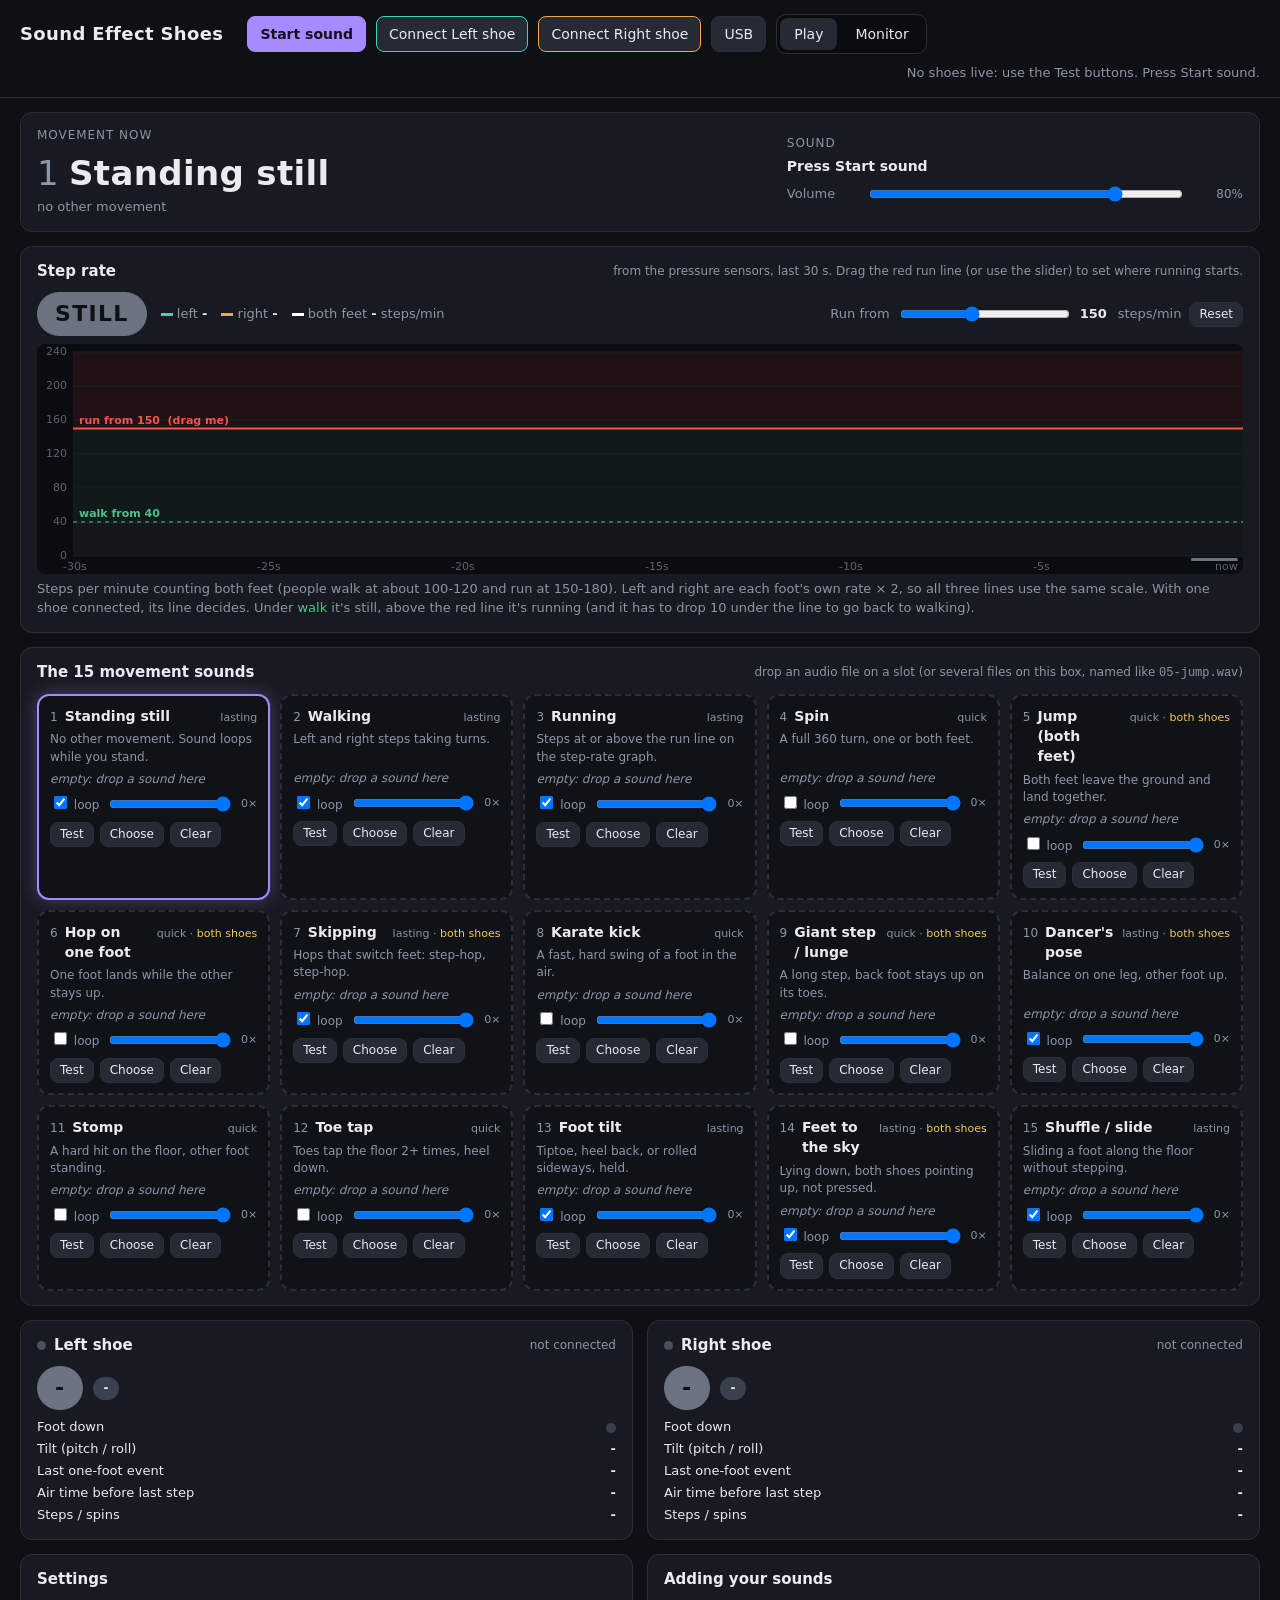
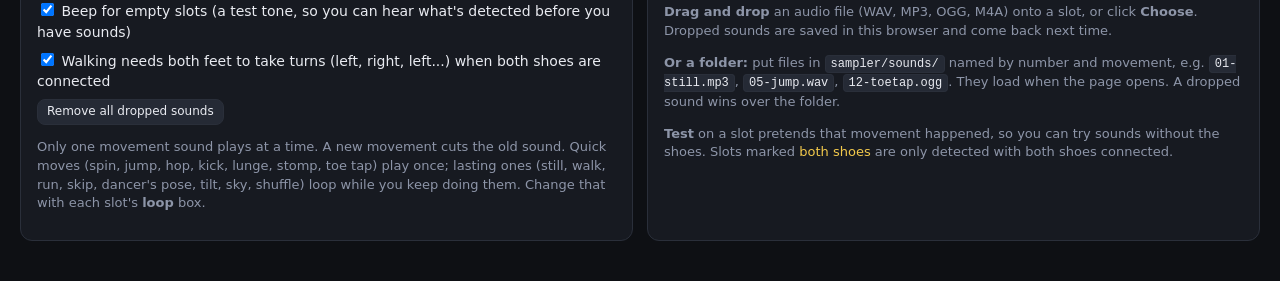
==== commit 56a2cf4f: "Sampler: live step-rate graph; walk/run decided by app step rate with a draggable, saved threshold C" ====
--- a/sampler/index.html
+++ b/sampler/index.html
@@ -77,6 +77,14 @@
 .kv{display:grid;grid-template-columns:auto 1fr;gap:3px 12px;font-size:13px}
 .kv b{font-weight:600;font-variant-numeric:tabular-nums;text-align:right}
 label.chk{display:block;margin:8px 0}
+/* step-rate graph */
+.rateTop{display:flex;align-items:center;gap:14px;flex-wrap:wrap;margin-bottom:8px}
+.rateTop .badge{min-width:64px;text-align:center}
+.rateNums{display:flex;gap:14px;font-size:13px;color:var(--mute);font-variant-numeric:tabular-nums}
+.rateNums b{color:var(--text);font-weight:650}
+.rateCtl{display:flex;align-items:center;gap:8px;margin-left:auto;font-size:13px;color:var(--mute)}
+.rateCtl input[type=range]{width:170px}
+canvas#rateCv{width:100%;height:230px;background:#0a0c10;border-radius:8px;display:block;touch-action:none}
 /* monitor */
 .monfoot .comps{display:grid;grid-template-columns:1fr 1fr;gap:10px}
 @media(max-width:600px){.monfoot .comps{grid-template-columns:1fr}}
@@ -121,6 +129,22 @@
       <div id="nowSound" style="font-weight:650">-</div>
       <div class="row" style="grid-template-columns:70px 1fr 48px;margin-top:8px"><span class="help">Volume</span><input type="range" id="masterVol" min="0" max="100"><span class="num" id="masterVolN"></span></div>
     </div>
+  </section>
+
+  <section class="panel full" id="ratePanel">
+    <h2>Step rate <span class="tag">from the pressure sensors, last 30 s. Drag the red run line (or use the slider) to set where running starts.</span></h2>
+    <div class="rateTop">
+      <span class="badge big s0" id="rateState">STILL</span>
+      <div class="rateNums">
+        <span><i style="display:inline-block;width:12px;height:3px;background:var(--L);vertical-align:middle"></i> left <b id="rateL">0</b></span>
+        <span><i style="display:inline-block;width:12px;height:3px;background:var(--R);vertical-align:middle"></i> right <b id="rateR">0</b></span>
+        <span><i style="display:inline-block;width:12px;height:3px;background:#fff;vertical-align:middle"></i> both feet <b id="rateB">0</b> steps/min</span>
+      </div>
+      <div class="rateCtl">Run from <input type="range" id="runSpm" min="100" max="220" step="1"> <b id="runSpmN" style="color:var(--text);min-width:30px"></b> steps/min
+        <button class="small" id="runSpmReset" title="back to 150">Reset</button></div>
+    </div>
+    <canvas id="rateCv"></canvas>
+    <p class="help" style="margin:6px 0 0">Steps per minute counting both feet (people walk at about 100-120 and run at 150-180). Left and right are each foot's own rate &times; 2, so all three lines use the same scale. With one shoe connected, its line decides. Under <span style="color:var(--walk)">walk</span> it's still, above the red line it's running (and it has to drop <span id="runHyst"></span> under the line to go back to walking).</p>
   </section>
 
   <section class="panel full" id="slotsPanel">
@@ -200,6 +224,7 @@
 // ===================== constants =====================
 const SERVICE_UUID = '7b1e0001-5d2c-4c3b-9a41-50a1c5717e00';   // must match xiao_foot.ino
 const DATA_UUID    = '7b1e0002-5d2c-4c3b-9a41-50a1c5717e00';
+const FOOT_UUID    = '7b1e0003-5d2c-4c3b-9a41-50a1c5717e00';   // reads "L" or "R"
 const { MOVES, MOVE, MovementDetector, GAIT_NAMES, POSE_NAMES, EVENT_NAMES } = window.Moves;
 const LIVE_MS = Moves.TUNING.LIVE_MS;
 const PLOT_MS = 10000;
@@ -725,28 +750,34 @@
 async function connectBLE(id){
   if (!navigator.bluetooth){ setStatus('Bluetooth needs Chrome or Edge, opened from localhost or https.'); return; }
   try{
-    setStatus(`Pick "MusicShoe-${id}" in the popup...`);
+    setStatus(`Pick "MusicShoe-${id}" in the popup. Not there? Any shoe in the list will do (macOS can show an old name): the app asks the shoe which foot it is.`);
     // Either filter is enough: the name, or the shoe's service (macOS can show a stale cached name)
     const dev = await navigator.bluetooth.requestDevice({filters:[{namePrefix:'MusicShoe-' + id}, {services:[SERVICE_UUID]}], optionalServices:[SERVICE_UUID]});
-    if (dev.name && !dev.name.startsWith('MusicShoe-' + id)) logApp(`picked "${dev.name}" for the ${FOOT_NAME[id].toLowerCase()} shoe. If it's the other shoe, set FOOT in its config.h`);
-    let ch = null;
+    let foot = id, ch = null;
     const onData = e => {
       const v = e.target.value;
-      if (v.byteLength >= 20) ingest(id, decodePacket(v), 'Bluetooth');
-      else logDbg(id, `Bluetooth packet was ${v.byteLength} bytes, expected 20. Is the XIAO running xiao_foot?`);
+      if (v.byteLength >= 20) ingest(foot, decodePacket(v), 'Bluetooth');
+      else logDbg(foot, `Bluetooth packet was ${v.byteLength} bytes, expected 20. Is the XIAO running xiao_foot?`);
     };
     const run = async () => {
       if (ch) ch.removeEventListener('characteristicvaluechanged', onData);
       const server = await dev.gatt.connect();
       const svc = await server.getPrimaryService(SERVICE_UUID);
+      try{
+        const said = new TextDecoder().decode(await (await svc.getCharacteristic(FOOT_UUID)).readValue()).trim();
+        if (said === 'L' || said === 'R'){
+          if (said !== foot) logApp(`"${dev.name || 'unnamed'}" says it is the ${FOOT_NAME[said].toLowerCase()} shoe, so it's used as the ${FOOT_NAME[said].toLowerCase()} shoe`);
+          foot = said;
+        }
+      }catch(e){ logApp(`"${dev.name || 'unnamed'}" doesn't say which foot it is (older firmware), using it as the ${FOOT_NAME[foot].toLowerCase()} shoe`); }
       ch = await svc.getCharacteristic(DATA_UUID);
       ch.addEventListener('characteristicvaluechanged', onData);
       await ch.startNotifications();
-      setStatus(`${FOOT_NAME[id]} shoe connected.`); logApp(`${FOOT_NAME[id].toLowerCase()} shoe connected by Bluetooth (${dev.name})`);
+      setStatus(`${FOOT_NAME[foot]} shoe connected.`); logApp(`${FOOT_NAME[foot].toLowerCase()} shoe connected by Bluetooth (listed as "${dev.name || 'unnamed'}")`);
     };
     dev.addEventListener('gattserverdisconnected', () => {
-      setStatus(`${FOOT_NAME[id]} shoe dropped, reconnecting...`); logApp(`${FOOT_NAME[id].toLowerCase()} shoe Bluetooth dropped, reconnecting`);
-      setTimeout(() => run().catch(() => { setStatus(`${FOOT_NAME[id]} shoe lost. Click Connect again.`); logApp(`${FOOT_NAME[id].toLowerCase()} shoe lost`); }), 800);
+      setStatus(`${FOOT_NAME[foot]} shoe dropped, reconnecting...`); logApp(`${FOOT_NAME[foot].toLowerCase()} shoe Bluetooth dropped, reconnecting`);
+      setTimeout(() => run().catch(() => { setStatus(`${FOOT_NAME[foot]} shoe lost. Click Connect again.`); logApp(`${FOOT_NAME[foot].toLowerCase()} shoe lost`); }), 800);
     });
     await run();
   }catch(e){ setStatus(e.name === 'NotFoundError' ? 'No shoe picked.' : 'Bluetooth error: ' + e.message); }
@@ -795,6 +826,78 @@
   for (const u of targets){ try{ await u.writer.write(text + '\n'); }catch(e){ logApp('could not send: ' + e.message); } }
 }
 
+// ===================== step-rate graph =====================
+const RATE_MS = 30000, RATE_TOP = 240, RUN_DEFAULT = Moves.TUNING.RUN_SPM;
+const rateHist = [];   // {t, L, R, both, run, g} every 100 ms
+function setRunSpm(v, keep = true){
+  v = Math.round(clamp(v, 100, 220));
+  det.T.RUN_SPM = v; $('runSpm').value = v; $('runSpmN').textContent = v;
+  if (keep) save('runSpm', v);
+}
+function sampleRates(){
+  const now = performance.now(), r = det.rates(now), g = det.gait(now);
+  rateHist.push({t:now, L:r.live.L ? r.L : null, R:r.live.R ? r.R : null, both:(r.live.L || r.live.R) ? r.both : null, run:det.T.RUN_SPM, g});
+  while (rateHist.length && rateHist[0].t < now - RATE_MS) rateHist.shift();
+  $('rateL').textContent = r.live.L ? Math.round(r.L) : '-';
+  $('rateR').textContent = r.live.R ? Math.round(r.R) : '-';
+  $('rateB').textContent = (r.live.L || r.live.R) ? Math.round(r.both) : '-';
+  const el = $('rateState'); el.textContent = g.toUpperCase(); el.className = 'badge big s' + ({still:0, walk:1, run:2}[g]);
+  drawRates(now);
+}
+const rateY = (v, h) => h - 18 - (Math.min(v, RATE_TOP) / RATE_TOP) * (h - 26);
+function drawRates(now){
+  const cv = $('rateCv'), w = cv.clientWidth, h = cv.clientHeight; if (!w) return;
+  const dpr = window.devicePixelRatio || 1;
+  if (cv.width !== Math.round(w*dpr) || cv.height !== Math.round(h*dpr)){ cv.width = Math.round(w*dpr); cv.height = Math.round(h*dpr); }
+  const c = cv.getContext('2d'); c.setTransform(dpr, 0, 0, dpr, 0, 0); c.clearRect(0, 0, w, h);
+  const L = 36, x = t => L + (1 - (now - t) / RATE_MS) * (w - L - 6);
+  const run = det.T.RUN_SPM, walk = Moves.TUNING.WALK_MIN_SPM;
+  // bands: still / walk / run
+  c.fillStyle = 'rgba(107,114,128,.10)'; c.fillRect(L, rateY(walk, h), w - L, rateY(0, h) - rateY(walk, h));
+  c.fillStyle = 'rgba(76,195,138,.08)';  c.fillRect(L, rateY(run, h), w - L, rateY(walk, h) - rateY(run, h));
+  c.fillStyle = 'rgba(245,85,74,.09)';   c.fillRect(L, rateY(RATE_TOP, h), w - L, rateY(run, h) - rateY(RATE_TOP, h));
+  c.font = '11px system-ui'; c.textBaseline = 'middle';
+  for (let v = 0; v <= RATE_TOP; v += 40){
+    const y = rateY(v, h); c.strokeStyle = '#1d212a'; c.lineWidth = 1; c.beginPath(); c.moveTo(L, y); c.lineTo(w, y); c.stroke();
+    c.fillStyle = '#5b6273'; c.textAlign = 'right'; c.fillText(v, L - 6, y);
+  }
+  c.textAlign = 'left'; c.textBaseline = 'alphabetic'; c.fillStyle = '#5b6273';
+  for (let s = 30; s >= 0; s -= 5) c.fillText(s ? `-${s}s` : 'now', Math.min(x(now - s*1000) - (s ? 10 : 22), w - 26), h - 4);
+  // threshold lines
+  const line = (v, col, dash, text, below) => { const y = rateY(v, h);
+    c.strokeStyle = col; c.lineWidth = dash ? 1 : 2; c.setLineDash(dash || []); c.beginPath(); c.moveTo(L, y); c.lineTo(w, y); c.stroke(); c.setLineDash([]);
+    c.fillStyle = col; c.font = '600 11px system-ui'; c.fillText(text, L + 6, below ? y + 13 : y - 5); };
+  line(walk, '#4cc38a', [4, 4], `walk from ${walk}`);
+  if (det.running) line(run - det.T.RUN_HYST_SPM, 'rgba(245,85,74,.5)', [2, 4], `back to walk under ${run - det.T.RUN_HYST_SPM}`, true);
+  line(run, rateDrag ? '#ff8a80' : '#f5554a', null, `run from ${run}  (drag me)`);
+  // state strip along the bottom
+  for (let i = 1; i < rateHist.length; i++){ const a = rateHist[i-1], b = rateHist[i];
+    c.fillStyle = {still:'#6b7280', walk:'#4cc38a', run:'#f5554a'}[b.g]; c.fillRect(x(a.t), h - 16, x(b.t) - x(a.t) + 0.5, 3); }
+  // the three rate lines
+  for (const [k, col, wid] of [['L', '#3fd0c0', 1.6], ['R', '#f5a54a', 1.6], ['both', '#ffffff', 2.4]]){
+    c.strokeStyle = col; c.lineWidth = wid; c.beginPath(); let pen = false;
+    for (const p of rateHist){ if (p[k] === null){ pen = false; continue; } const X = x(p.t), Y = rateY(p[k], h); pen ? c.lineTo(X, Y) : c.moveTo(X, Y); pen = true; }
+    c.stroke();
+  }
+}
+let rateDrag = false;
+function rateFromEvent(e){ const r = $('rateCv').getBoundingClientRect(), h = r.height, y = e.clientY - r.top;
+  return (h - 18 - y) / (h - 26) * RATE_TOP; }
+function buildRates(){
+  setRunSpm(load('runSpm', RUN_DEFAULT), false);
+  $('runHyst').textContent = det.T.RUN_HYST_SPM;
+  $('runSpm').oninput = e => setRunSpm(+e.target.value);
+  $('runSpmReset').onclick = () => setRunSpm(RUN_DEFAULT);
+  const cv = $('rateCv');
+  cv.addEventListener('pointerdown', e => { if (Math.abs(rateFromEvent(e) - det.T.RUN_SPM) < 14){ rateDrag = true; cv.setPointerCapture(e.pointerId); } });
+  cv.addEventListener('pointermove', e => {
+    if (rateDrag) setRunSpm(rateFromEvent(e));
+    else cv.style.cursor = Math.abs(rateFromEvent(e) - det.T.RUN_SPM) < 14 ? 'ns-resize' : 'default';
+  });
+  const end = () => { rateDrag = false; };
+  cv.addEventListener('pointerup', end); cv.addEventListener('pointercancel', end);
+}
+
 // ===================== go =====================
 $('startBtn').onclick = start;
 $('bleL').onclick = () => connectBLE('L');
@@ -802,6 +905,7 @@
 $('usbBtn').onclick = connectUSB;
 document.querySelectorAll('.tabs button').forEach(b => b.onclick = () => showTab(b.dataset.tab));
 buildPlay();
+buildRates();
 buildMonitor();
 loadSavedSounds();
 setInterval(() => {
@@ -809,8 +913,9 @@
   if (cur.id !== playedId){ playedId = cur.id; playMovement(cur); }
 }, 25);
 setInterval(drawMonitor, 100);
+setInterval(sampleRates, 100);
 (function frame(){ drawPlay(); requestAnimationFrame(frame); })();
-window.shoeApp = {feet, det, ingest, decodePacket, parseCsv, slots, slotForFileName, get playing(){ return playing && playing.key; }, get started(){ return started; }};
+window.shoeApp = {feet, det, rateHist, setRunSpm, ingest, decodePacket, parseCsv, slots, slotForFileName, get playing(){ return playing && playing.key; }, get started(){ return started; }};
 </script>
 </body>
 </html>
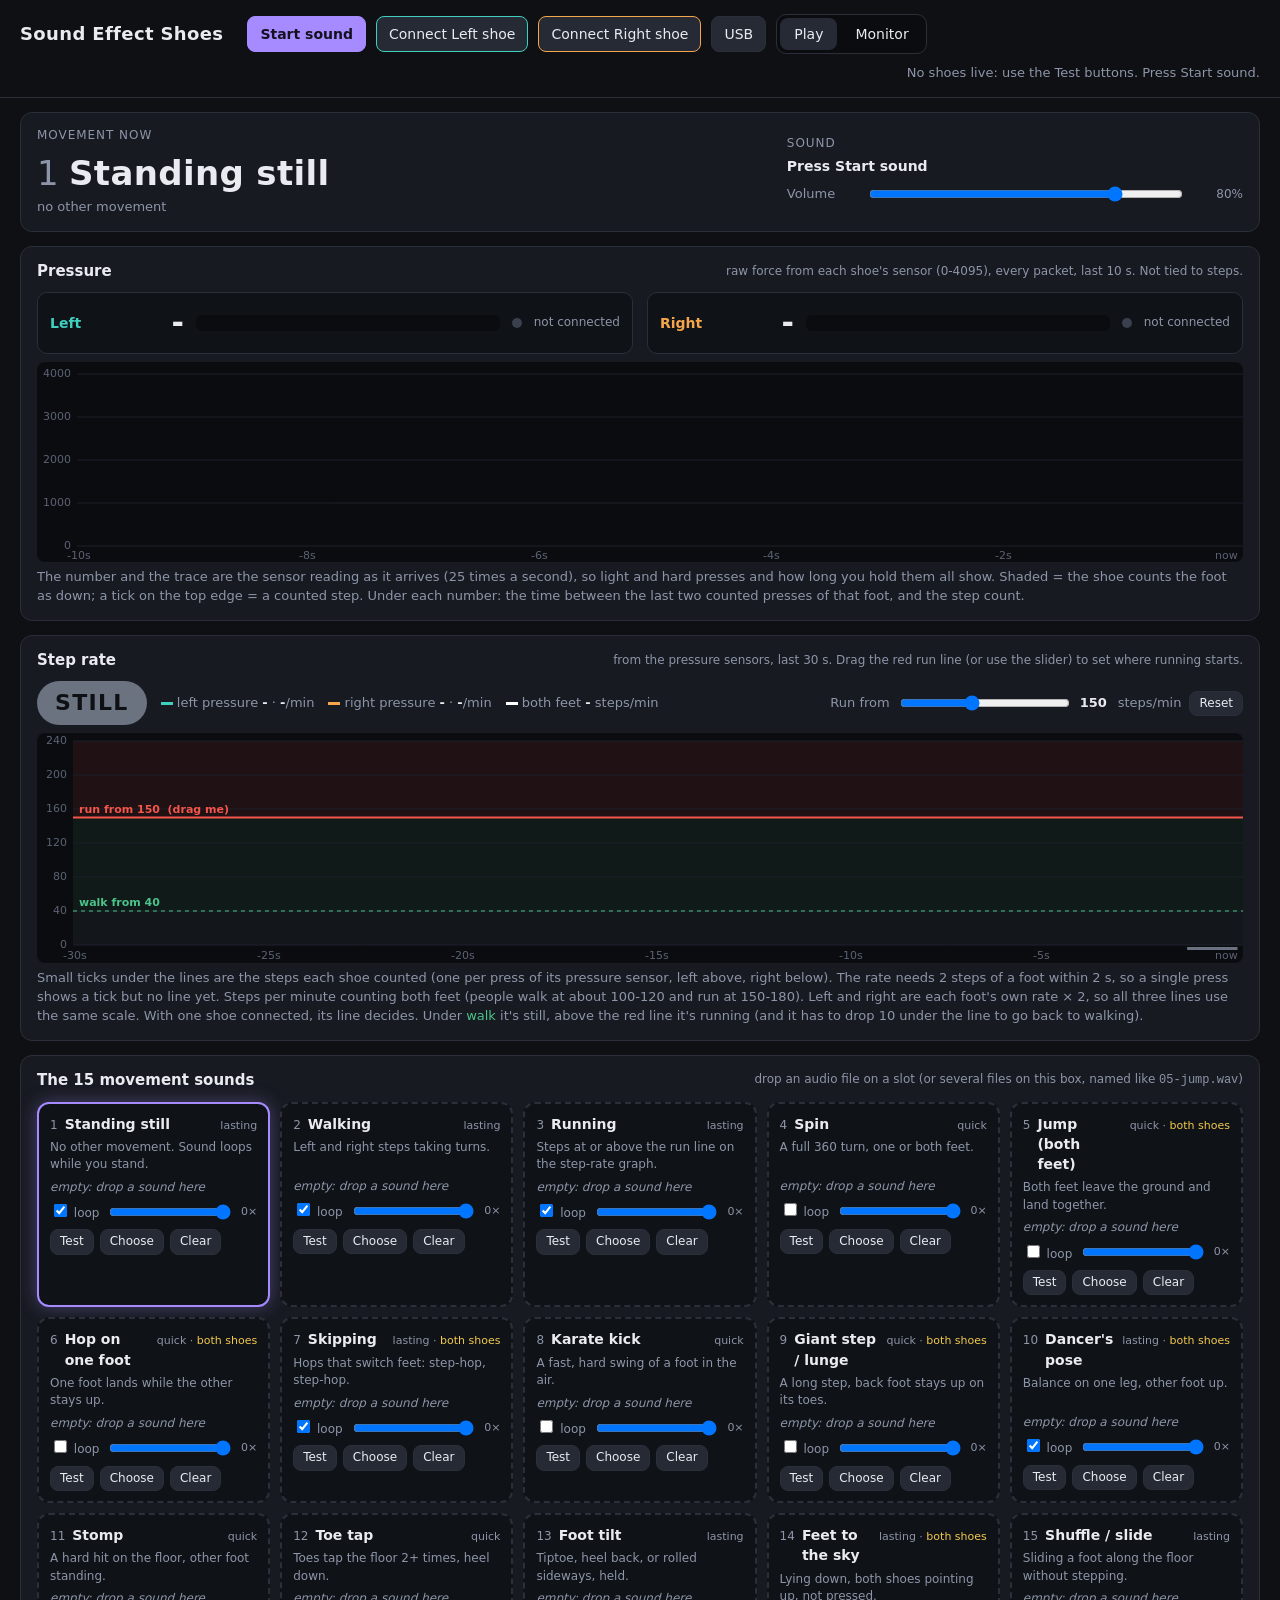
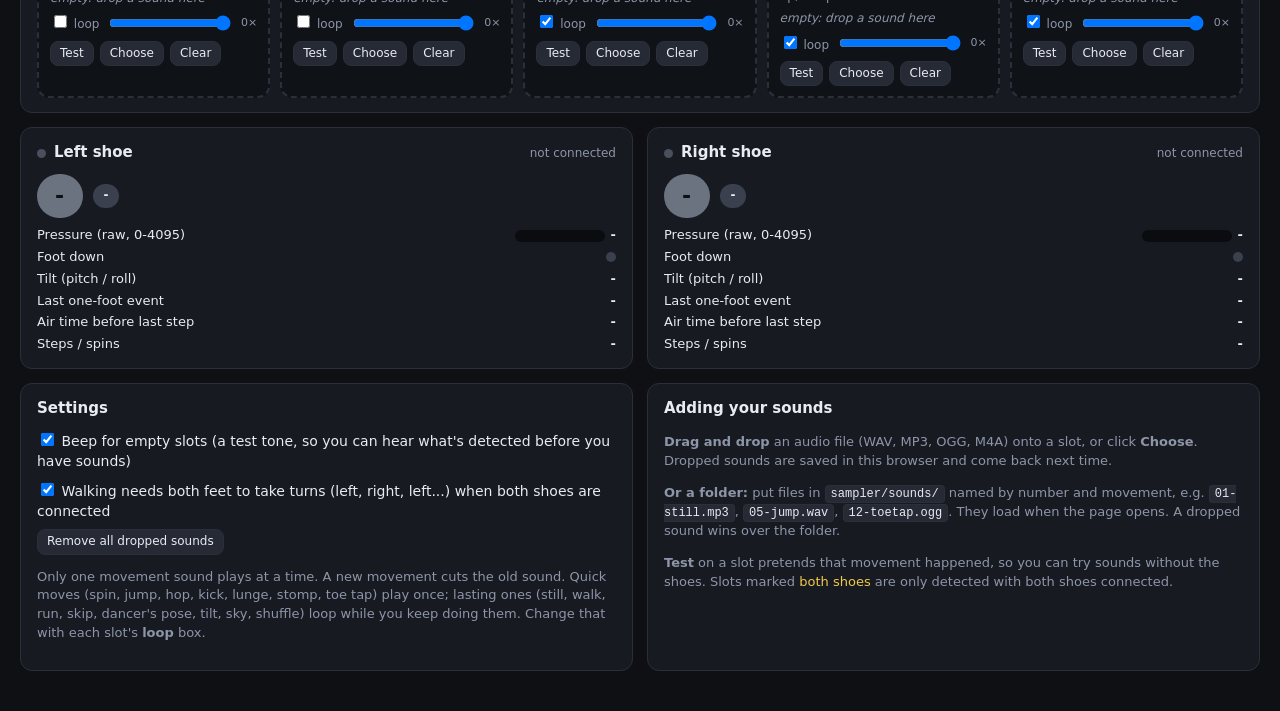
==== commit 7f41b8f4: "Show raw FSR pressure live in the sampler; fix shoe step levels missing presses after a hard squeeze" ====
--- a/sampler/index.html
+++ b/sampler/index.html
@@ -85,6 +85,13 @@
 .rateCtl{display:flex;align-items:center;gap:8px;margin-left:auto;font-size:13px;color:var(--mute)}
 .rateCtl input[type=range]{width:170px}
 canvas#rateCv{width:100%;height:230px;background:#0a0c10;border-radius:8px;display:block;touch-action:none}
+.pressTop{display:grid;grid-template-columns:1fr 1fr;gap:14px;margin-bottom:8px}
+@media(max-width:700px){.pressTop{grid-template-columns:1fr}}
+.pressFoot{display:flex;align-items:center;gap:12px;background:#0f1217;border:1px solid var(--line);border-radius:10px;padding:8px 12px}
+.pressFoot .big{font-size:30px;font-weight:750;font-variant-numeric:tabular-nums;min-width:78px;text-align:right}
+.pressFoot .bar{flex:1;height:16px}
+.pressFoot .sub{font-size:12px;color:var(--mute);font-variant-numeric:tabular-nums;white-space:nowrap}
+canvas#pressCv{width:100%;height:200px;background:#0a0c10;border-radius:8px;display:block}
 /* monitor */
 .monfoot .comps{display:grid;grid-template-columns:1fr 1fr;gap:10px}
 @media(max-width:600px){.monfoot .comps{grid-template-columns:1fr}}
@@ -131,20 +138,42 @@
     </div>
   </section>
 
+  <section class="panel full" id="pressPanel">
+    <h2>Pressure <span class="tag">raw force from each shoe's sensor (0-4095), every packet, last 10 s. Not tied to steps.</span></h2>
+    <div class="pressTop">
+      <div class="pressFoot" id="pressL">
+        <span style="color:var(--L);font-weight:700;width:44px">Left</span>
+        <span class="big" id="pressNL">-</span>
+        <div class="bar"><i id="pressBarL" style="--c:var(--L)"></i></div>
+        <span class="lamp" id="pressDownL" title="foot down (the shoe's step detector)"></span>
+        <span class="sub" id="pressSubL">not connected</span>
+      </div>
+      <div class="pressFoot" id="pressR">
+        <span style="color:var(--R);font-weight:700;width:44px">Right</span>
+        <span class="big" id="pressNR">-</span>
+        <div class="bar"><i id="pressBarR" style="--c:var(--R)"></i></div>
+        <span class="lamp" id="pressDownR" title="foot down (the shoe's step detector)"></span>
+        <span class="sub" id="pressSubR">not connected</span>
+      </div>
+    </div>
+    <canvas id="pressCv"></canvas>
+    <p class="help" style="margin:6px 0 0">The number and the trace are the sensor reading as it arrives (25 times a second), so light and hard presses and how long you hold them all show. Shaded = the shoe counts the foot as down; a tick on the top edge = a counted step. Under each number: the time between the last two counted presses of that foot, and the step count.</p>
+  </section>
+
   <section class="panel full" id="ratePanel">
     <h2>Step rate <span class="tag">from the pressure sensors, last 30 s. Drag the red run line (or use the slider) to set where running starts.</span></h2>
     <div class="rateTop">
       <span class="badge big s0" id="rateState">STILL</span>
       <div class="rateNums">
-        <span><i style="display:inline-block;width:12px;height:3px;background:var(--L);vertical-align:middle"></i> left <b id="rateL">0</b></span>
-        <span><i style="display:inline-block;width:12px;height:3px;background:var(--R);vertical-align:middle"></i> right <b id="rateR">0</b></span>
+        <span><i style="display:inline-block;width:12px;height:3px;background:var(--L);vertical-align:middle"></i> left pressure <b id="ratePL">-</b> &middot; <b id="rateL">0</b>/min</span>
+        <span><i style="display:inline-block;width:12px;height:3px;background:var(--R);vertical-align:middle"></i> right pressure <b id="ratePR">-</b> &middot; <b id="rateR">0</b>/min</span>
         <span><i style="display:inline-block;width:12px;height:3px;background:#fff;vertical-align:middle"></i> both feet <b id="rateB">0</b> steps/min</span>
       </div>
       <div class="rateCtl">Run from <input type="range" id="runSpm" min="100" max="220" step="1"> <b id="runSpmN" style="color:var(--text);min-width:30px"></b> steps/min
         <button class="small" id="runSpmReset" title="back to 150">Reset</button></div>
     </div>
     <canvas id="rateCv"></canvas>
-    <p class="help" style="margin:6px 0 0">Steps per minute counting both feet (people walk at about 100-120 and run at 150-180). Left and right are each foot's own rate &times; 2, so all three lines use the same scale. With one shoe connected, its line decides. Under <span style="color:var(--walk)">walk</span> it's still, above the red line it's running (and it has to drop <span id="runHyst"></span> under the line to go back to walking).</p>
+    <p class="help" style="margin:6px 0 0">Small ticks under the lines are the steps each shoe counted (one per press of its pressure sensor, left above, right below). The rate needs 2 steps of a foot within 2 s, so a single press shows a tick but no line yet. Steps per minute counting both feet (people walk at about 100-120 and run at 150-180). Left and right are each foot's own rate &times; 2, so all three lines use the same scale. With one shoe connected, its line decides. Under <span style="color:var(--walk)">walk</span> it's still, above the red line it's running (and it has to drop <span id="runHyst"></span> under the line to go back to walking).</p>
   </section>
 
   <section class="panel full" id="slotsPanel">
@@ -262,6 +291,10 @@
   const fd = det.feet[id];
   if (fd.d && ((d.events - fd.events + 256) % 256)) logEvent(id, `${FOOT_NAME[id]} shoe says: ${EVENT_NAMES[d.event] || d.event}`);
   if (fd.d && ((d.spins - fd.spins + 256) % 256)) logEvent(id, `${FOOT_NAME[id]} shoe says: 360 SPIN`);
+  if (fd.d && det.isLive(id, now) && ((d.steps - fd.steps + 65536) % 65536)){
+    stepMarks.push({t:now, id});
+    logEvent(id, `${FOOT_NAME[id]} step #${d.steps} (pressure ${d.fsr}` + (d.stepMs ? `, ${d.stepMs} ms after this foot's last step = ${Math.round(120000 / d.stepMs)} steps/min on the graph)` : ', first step after a pause)'));
+  }
   det.ingest(id, d, now);
 }
 
@@ -473,6 +506,7 @@
       <h2><span class="dot" id="pdot${id}"></span> ${FOOT_NAME[id]} shoe <span class="tag" id="plink${id}">not connected</span></h2>
       <div class="footrow"><span class="badge big" id="pstate${id}">-</span><span class="badge" id="ppose${id}" style="background:#3a404d;color:var(--text)">-</span></div>
       <div class="kv" style="margin-top:8px">
+        <span>Pressure (raw, 0-4095)</span><b><span class="bar" style="display:inline-block;width:90px;vertical-align:middle;margin-right:6px"><i id="pfsrBar${id}" style="--c:var(--${id})"></i></span><span id="pfsr${id}">-</span></b>
         <span>Foot down</span><b><span class="lamp" id="pdown${id}"></span></b>
         <span>Tilt (pitch / roll)</span><b id="ptilt${id}">-</b>
         <span>Last one-foot event</span><b id="pev${id}">-</b>
@@ -527,6 +561,8 @@
     $('plink'+id).textContent = live ? `${f.src}, ${f.rate}/s` : (f.lastLive ? 'stopped sending' : 'not connected');
     const pb = $('pstate'+id); pb.textContent = live ? (GAIT_NAMES[d.state] || '?') : '-'; pb.className = 'badge big' + (live ? ' s' + d.state : '');
     $('ppose'+id).textContent = live ? (POSE_NAMES[d.pose] || '?') : '-';
+    $('pfsr'+id).textContent = live ? d.fsr : '-';
+    $('pfsrBar'+id).style.width = (live ? clamp(d.fsr / 4095, 0, 1) * 100 : 0) + '%';
     $('pdown'+id).className = 'lamp' + (live && (d.flags & 2) ? ' on' : '');
     $('ptilt'+id).textContent = live ? `${d.pitch}° / ${d.roll}°` : '-';
     $('pev'+id).textContent = live && d.events ? `${EVENT_NAMES[d.event] || d.event} (#${d.events})` : '-';
@@ -826,9 +862,44 @@
   for (const u of targets){ try{ await u.writer.write(text + '\n'); }catch(e){ logApp('could not send: ' + e.message); } }
 }
 
+// ===================== raw pressure =====================
+const PRESS_MS = 10000;
+function drawPressure(now){
+  for (const id of ['L','R']){
+    const f = feet[id], d = f.d, live = isLive(f, now);
+    $('pressN'+id).textContent = live ? d.fsr : '-';
+    $('rateP'+id).textContent = live ? d.fsr : '-';
+    $('pressBar'+id).style.width = (live ? clamp(d.fsr / 4095, 0, 1) * 100 : 0) + '%';
+    $('pressDown'+id).className = 'lamp' + (live && (d.flags & 2) ? ' on' : '');
+    $('pressSub'+id).textContent = !live ? (f.lastLive ? 'stopped sending' : 'not connected')
+      : `${d.stepMs ? d.stepMs + ' ms between presses' : 'no press interval yet'} · ${d.steps} steps`;
+  }
+  const cv = $('pressCv'), w = cv.clientWidth, h = cv.clientHeight; if (!w) return;
+  const dpr = window.devicePixelRatio || 1;
+  if (cv.width !== Math.round(w*dpr) || cv.height !== Math.round(h*dpr)){ cv.width = Math.round(w*dpr); cv.height = Math.round(h*dpr); }
+  const c = cv.getContext('2d'); c.setTransform(dpr, 0, 0, dpr, 0, 0); c.clearRect(0, 0, w, h);
+  const L = 40, top = 8, bot = h - 16;
+  const x = t => L + (1 - (now - t) / PRESS_MS) * (w - L - 6), y = v => bot - clamp(v / 4095, 0, 1) * (bot - top);
+  c.font = '11px system-ui'; c.textBaseline = 'middle'; c.textAlign = 'right';
+  for (let v = 0; v <= 4000; v += 1000){ c.strokeStyle = '#1d212a'; c.lineWidth = 1; c.beginPath(); c.moveTo(L, y(v)); c.lineTo(w, y(v)); c.stroke(); c.fillStyle = '#5b6273'; c.fillText(v, L - 6, y(v)); }
+  c.textAlign = 'left'; c.textBaseline = 'alphabetic';
+  for (let s = 10; s >= 0; s -= 2) c.fillText(s ? `-${s}s` : 'now', Math.min(x(now - s*1000) - (s ? 10 : 22), w - 26), h - 3);
+  for (const id of ['L','R']){
+    const hist = feet[id].hist.filter(p => p.t >= now - PRESS_MS), col = id === 'L' ? '#3fd0c0' : '#f5a54a';
+    c.fillStyle = id === 'L' ? 'rgba(63,208,192,.07)' : 'rgba(245,165,74,.07)';
+    for (let i = 1; i < hist.length; i++) if (hist[i].down) c.fillRect(x(hist[i-1].t), top, x(hist[i].t) - x(hist[i-1].t) + 0.5, bot - top);
+    c.strokeStyle = col; c.lineWidth = 1.8; c.beginPath();
+    hist.forEach((p, i) => (i && p.t - hist[i-1].t < 300) ? c.lineTo(x(p.t), y(p.fsr)) : c.moveTo(x(p.t), y(p.fsr)));
+    c.stroke();
+    c.fillStyle = col;
+    for (const m of stepMarks) if (m.id === id && m.t >= now - PRESS_MS) c.fillRect(x(m.t) - 1, id === 'L' ? top : top + 7, 2, 6);
+  }
+}
+
 // ===================== step-rate graph =====================
 const RATE_MS = 30000, RATE_TOP = 240, RUN_DEFAULT = Moves.TUNING.RUN_SPM;
 const rateHist = [];   // {t, L, R, both, run, g} every 100 ms
+const stepMarks = [];  // {t, id} every step a shoe counted
 function setRunSpm(v, keep = true){
   v = Math.round(clamp(v, 100, 220));
   det.T.RUN_SPM = v; $('runSpm').value = v; $('runSpmN').textContent = v;
@@ -838,6 +909,7 @@
   const now = performance.now(), r = det.rates(now), g = det.gait(now);
   rateHist.push({t:now, L:r.live.L ? r.L : null, R:r.live.R ? r.R : null, both:(r.live.L || r.live.R) ? r.both : null, run:det.T.RUN_SPM, g});
   while (rateHist.length && rateHist[0].t < now - RATE_MS) rateHist.shift();
+  while (stepMarks.length && stepMarks[0].t < now - RATE_MS) stepMarks.shift();
   $('rateL').textContent = r.live.L ? Math.round(r.L) : '-';
   $('rateR').textContent = r.live.R ? Math.round(r.R) : '-';
   $('rateB').textContent = (r.live.L || r.live.R) ? Math.round(r.both) : '-';
@@ -873,6 +945,8 @@
   // state strip along the bottom
   for (let i = 1; i < rateHist.length; i++){ const a = rateHist[i-1], b = rateHist[i];
     c.fillStyle = {still:'#6b7280', walk:'#4cc38a', run:'#f5554a'}[b.g]; c.fillRect(x(a.t), h - 16, x(b.t) - x(a.t) + 0.5, 3); }
+  // a tick for every counted step: left on the upper row, right on the lower
+  for (const m of stepMarks){ c.fillStyle = m.id === 'L' ? '#3fd0c0' : '#f5a54a'; c.fillRect(x(m.t) - 1, m.id === 'L' ? h - 30 : h - 24, 2, 6); }
   // the three rate lines
   for (const [k, col, wid] of [['L', '#3fd0c0', 1.6], ['R', '#f5a54a', 1.6], ['both', '#ffffff', 2.4]]){
     c.strokeStyle = col; c.lineWidth = wid; c.beginPath(); let pen = false;
@@ -914,7 +988,7 @@
 }, 25);
 setInterval(drawMonitor, 100);
 setInterval(sampleRates, 100);
-(function frame(){ drawPlay(); requestAnimationFrame(frame); })();
+(function frame(){ drawPlay(); if (tab === 'play') drawPressure(performance.now()); requestAnimationFrame(frame); })();
 window.shoeApp = {feet, det, rateHist, setRunSpm, ingest, decodePacket, parseCsv, slots, slotForFileName, get playing(){ return playing && playing.key; }, get started(){ return started; }};
 </script>
 </body>
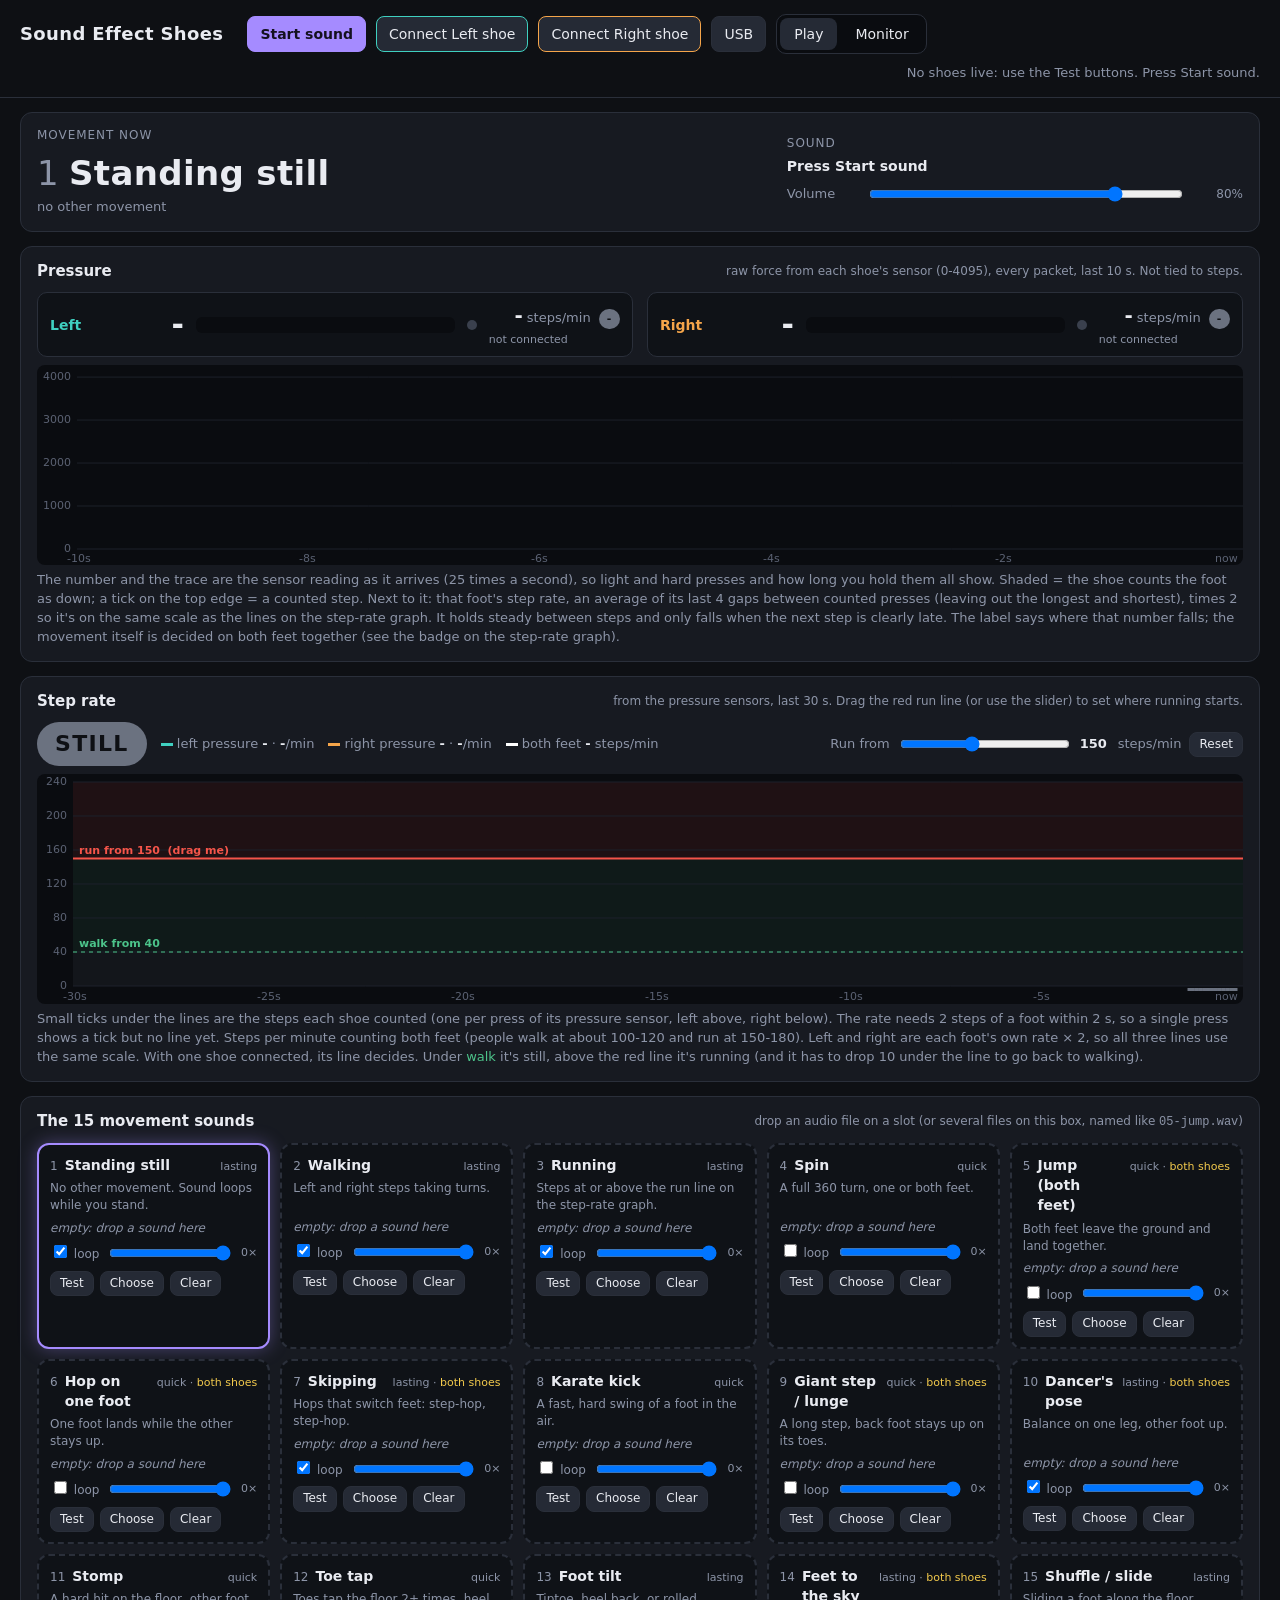
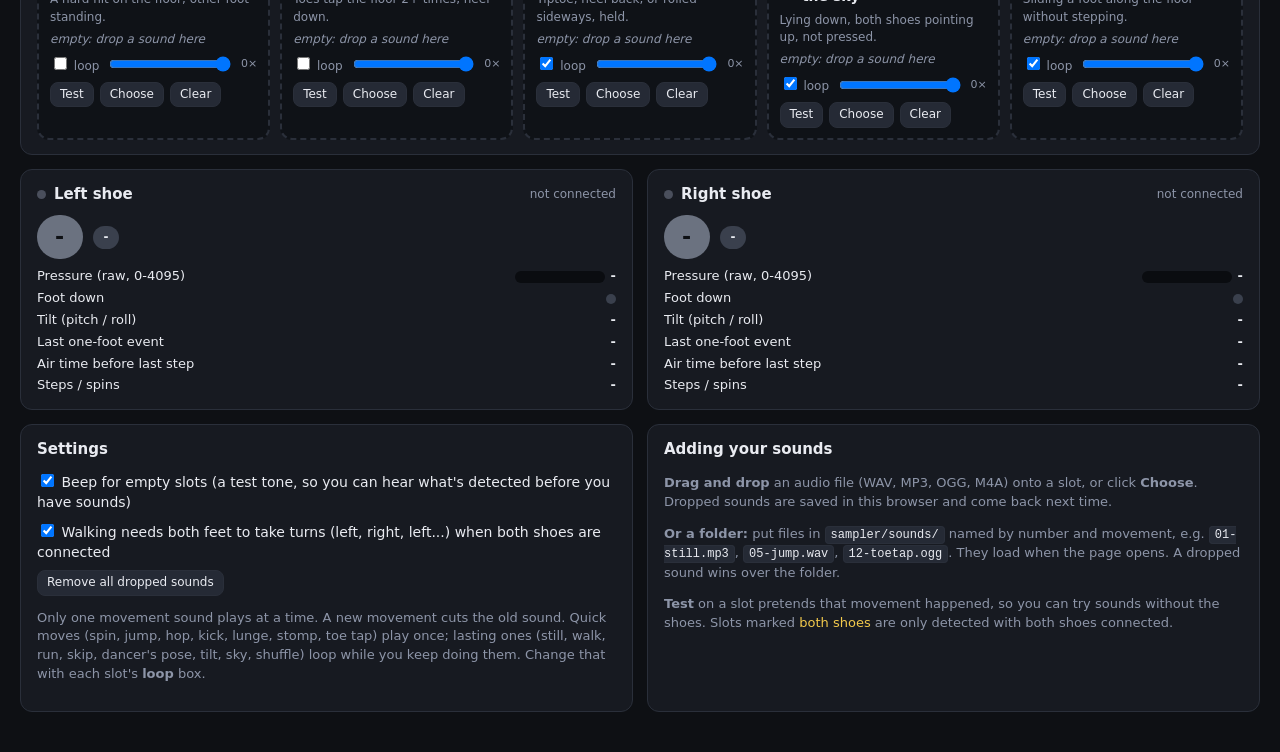
==== commit 765a2188: "Sampler: stable per-foot steps/min (trimmed average of 4 gaps) with still/walk/run labels next to ea" ====
--- a/sampler/index.html
+++ b/sampler/index.html
@@ -90,7 +90,10 @@
 .pressFoot{display:flex;align-items:center;gap:12px;background:#0f1217;border:1px solid var(--line);border-radius:10px;padding:8px 12px}
 .pressFoot .big{font-size:30px;font-weight:750;font-variant-numeric:tabular-nums;min-width:78px;text-align:right}
 .pressFoot .bar{flex:1;height:16px}
-.pressFoot .sub{font-size:12px;color:var(--mute);font-variant-numeric:tabular-nums;white-space:nowrap}
+.pressFoot .sub{display:block;font-size:11px;color:var(--mute);font-variant-numeric:tabular-nums;white-space:nowrap;margin-top:2px}
+.pressFoot .pressRate{font-size:13px;color:var(--mute);white-space:nowrap}
+.pressFoot .pressRate b{font-size:20px;color:var(--text);font-variant-numeric:tabular-nums;display:inline-block;min-width:34px;text-align:right}
+.pressFoot .pressRate .badge{margin-left:4px;font-size:11px;padding:2px 8px}
 canvas#pressCv{width:100%;height:200px;background:#0a0c10;border-radius:8px;display:block}
 /* monitor */
 .monfoot .comps{display:grid;grid-template-columns:1fr 1fr;gap:10px}
@@ -146,18 +149,20 @@
         <span class="big" id="pressNL">-</span>
         <div class="bar"><i id="pressBarL" style="--c:var(--L)"></i></div>
         <span class="lamp" id="pressDownL" title="foot down (the shoe's step detector)"></span>
-        <span class="sub" id="pressSubL">not connected</span>
+        <span class="pressRate"><b id="pressSpmL">-</b> steps/min <span class="badge s0" id="pressZoneL">-</span>
+          <span class="sub" id="pressSubL">not connected</span></span>
       </div>
       <div class="pressFoot" id="pressR">
         <span style="color:var(--R);font-weight:700;width:44px">Right</span>
         <span class="big" id="pressNR">-</span>
         <div class="bar"><i id="pressBarR" style="--c:var(--R)"></i></div>
         <span class="lamp" id="pressDownR" title="foot down (the shoe's step detector)"></span>
-        <span class="sub" id="pressSubR">not connected</span>
+        <span class="pressRate"><b id="pressSpmR">-</b> steps/min <span class="badge s0" id="pressZoneR">-</span>
+          <span class="sub" id="pressSubR">not connected</span></span>
       </div>
     </div>
     <canvas id="pressCv"></canvas>
-    <p class="help" style="margin:6px 0 0">The number and the trace are the sensor reading as it arrives (25 times a second), so light and hard presses and how long you hold them all show. Shaded = the shoe counts the foot as down; a tick on the top edge = a counted step. Under each number: the time between the last two counted presses of that foot, and the step count.</p>
+    <p class="help" style="margin:6px 0 0">The number and the trace are the sensor reading as it arrives (25 times a second), so light and hard presses and how long you hold them all show. Shaded = the shoe counts the foot as down; a tick on the top edge = a counted step. Next to it: that foot's step rate, an average of its last 4 gaps between counted presses (leaving out the longest and shortest), times 2 so it's on the same scale as the lines on the step-rate graph. It holds steady between steps and only falls when the next step is clearly late. The label says where that number falls; the movement itself is decided on both feet together (see the badge on the step-rate graph).</p>
   </section>
 
   <section class="panel full" id="ratePanel">
@@ -293,7 +298,7 @@
   if (fd.d && ((d.spins - fd.spins + 256) % 256)) logEvent(id, `${FOOT_NAME[id]} shoe says: 360 SPIN`);
   if (fd.d && det.isLive(id, now) && ((d.steps - fd.steps + 65536) % 65536)){
     stepMarks.push({t:now, id});
-    logEvent(id, `${FOOT_NAME[id]} step #${d.steps} (pressure ${d.fsr}` + (d.stepMs ? `, ${d.stepMs} ms after this foot's last step = ${Math.round(120000 / d.stepMs)} steps/min on the graph)` : ', first step after a pause)'));
+    logEvent(id, `${FOOT_NAME[id]} step #${d.steps} (pressure ${d.fsr}` + (d.stepMs ? `, ${d.stepMs} ms after this foot's last step)` : ', first step after a pause)'));
   }
   det.ingest(id, d, now);
 }
@@ -865,14 +870,18 @@
 // ===================== raw pressure =====================
 const PRESS_MS = 10000;
 function drawPressure(now){
+  const r = det.rates(now);
   for (const id of ['L','R']){
     const f = feet[id], d = f.d, live = isLive(f, now);
     $('pressN'+id).textContent = live ? d.fsr : '-';
     $('rateP'+id).textContent = live ? d.fsr : '-';
     $('pressBar'+id).style.width = (live ? clamp(d.fsr / 4095, 0, 1) * 100 : 0) + '%';
     $('pressDown'+id).className = 'lamp' + (live && (d.flags & 2) ? ' on' : '');
+    const spm = live ? r[id] : 0, zone = det.rateZone(spm), T = det.T;
+    $('pressSpm'+id).textContent = live ? Math.round(spm) : '-';
+    const z = $('pressZone'+id); z.textContent = live ? zone.toUpperCase() : '-'; z.className = 'badge s' + (live ? {still:0, walk:1, run:2}[zone] : 0);
     $('pressSub'+id).textContent = !live ? (f.lastLive ? 'stopped sending' : 'not connected')
-      : `${d.stepMs ? d.stepMs + ' ms between presses' : 'no press interval yet'} · ${d.steps} steps`;
+      : `still under ${T.WALK_MIN_SPM} · walk ${T.WALK_MIN_SPM}-${T.RUN_SPM - 1} · run ${T.RUN_SPM}+ · ${d.steps} steps`;
   }
   const cv = $('pressCv'), w = cv.clientWidth, h = cv.clientHeight; if (!w) return;
   const dpr = window.devicePixelRatio || 1;
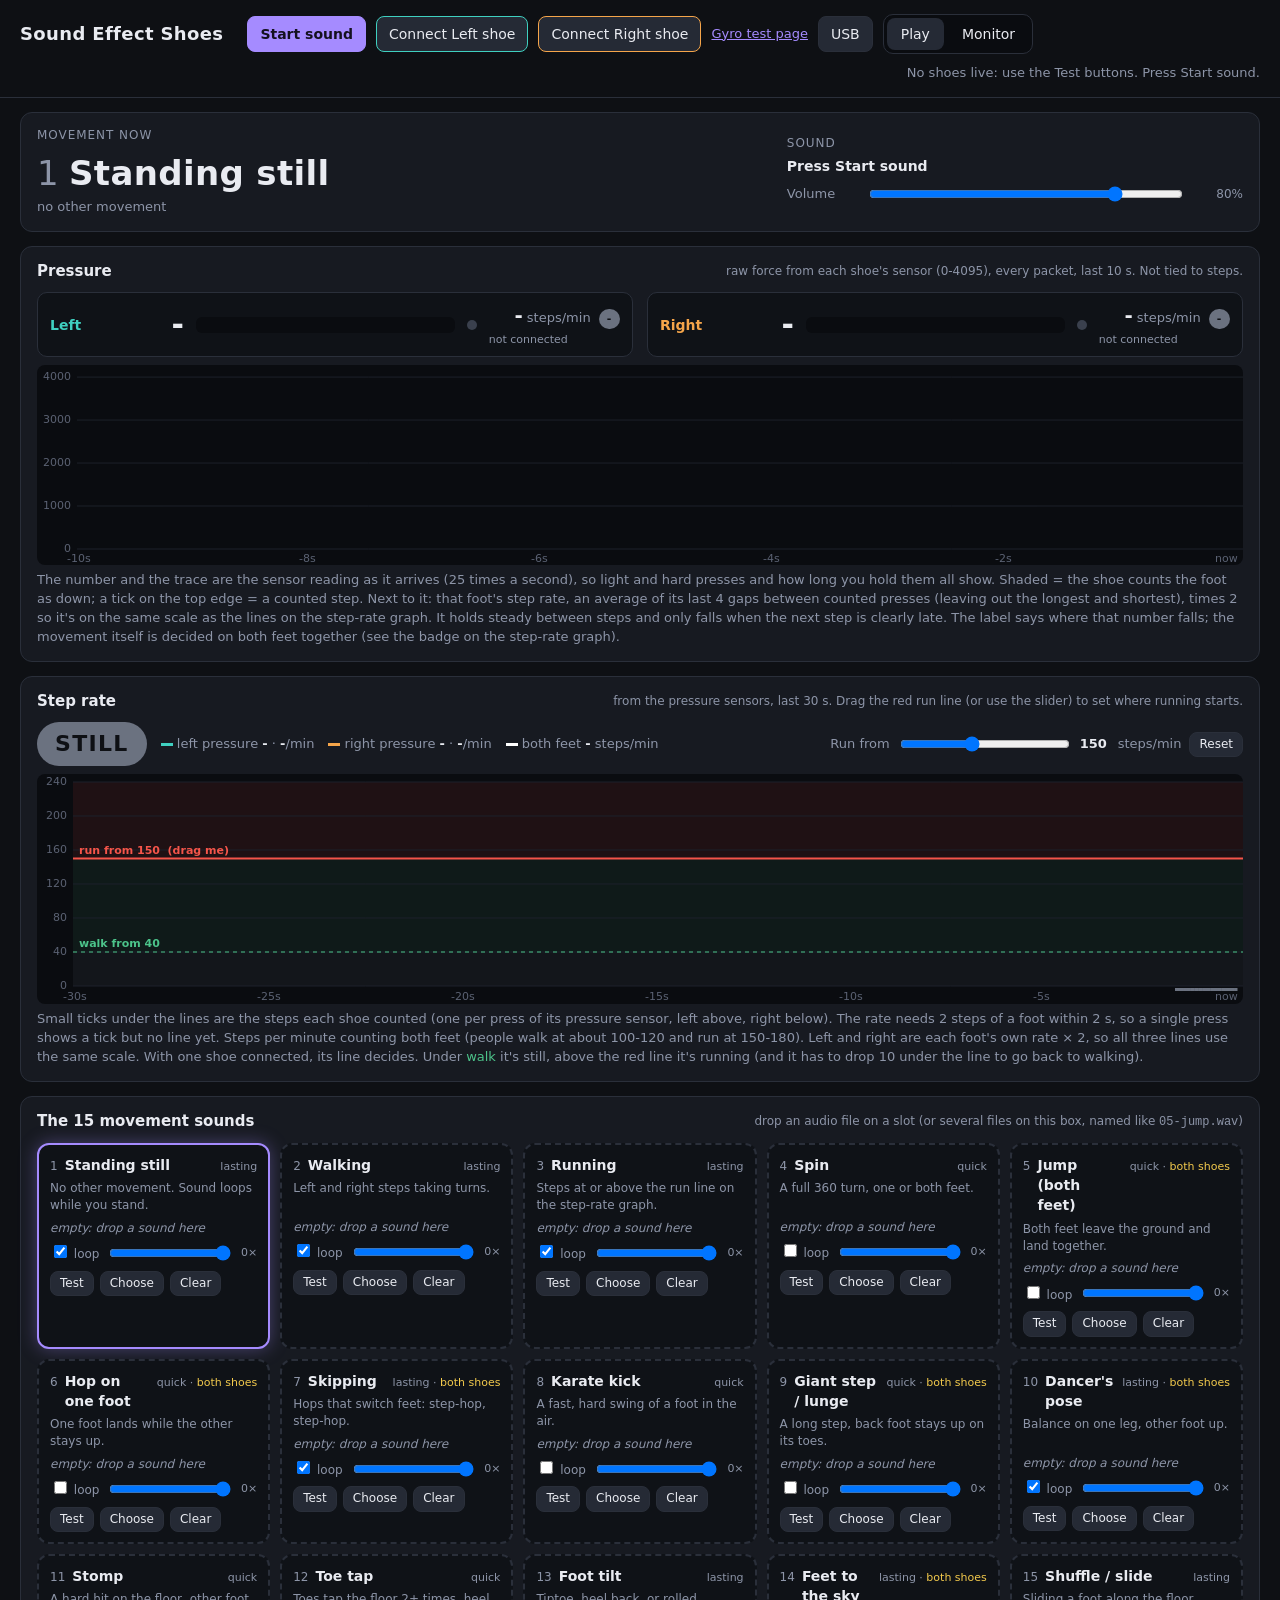
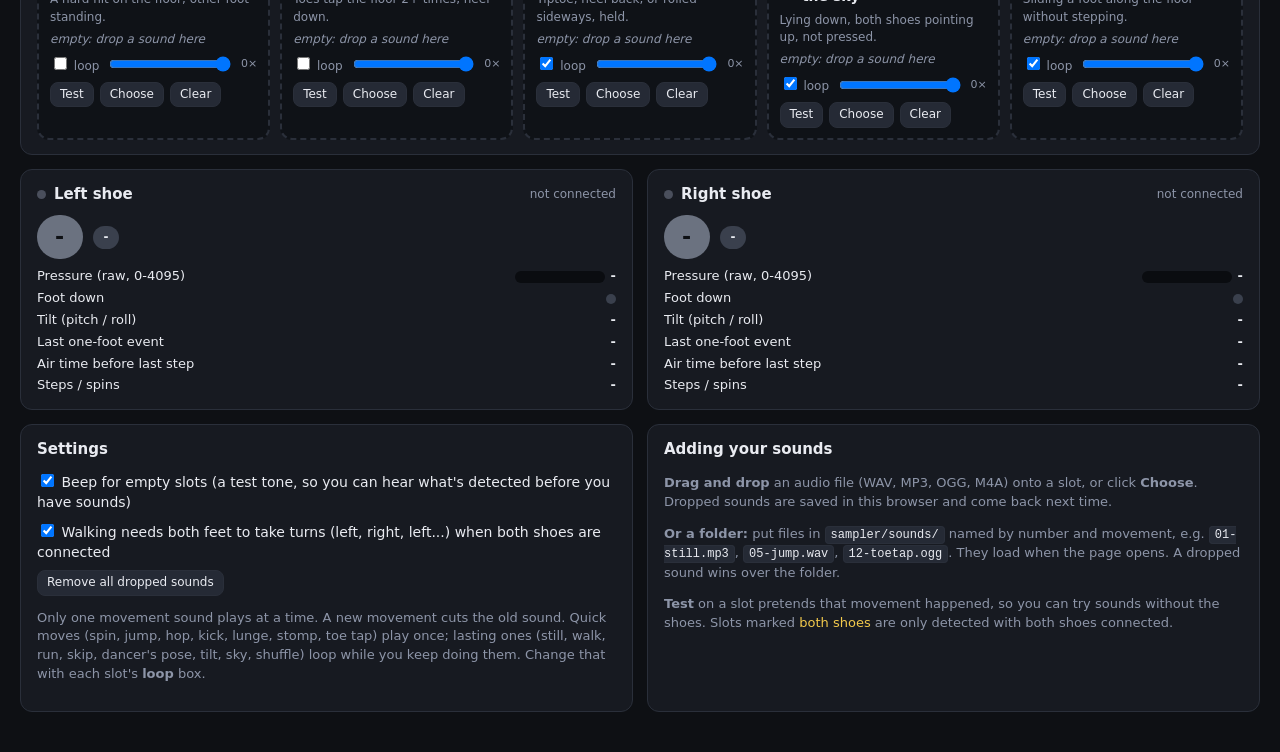
==== commit bad0f12d: "Sampler: gyro test page (pitch, roll, yaw rate, accumulated turn, air time per shoe, last 30 s) Co-a" ====
--- a/sampler/index.html
+++ b/sampler/index.html
@@ -121,6 +121,7 @@
   <button class="primary" id="startBtn">Start sound</button>
   <button class="L" id="bleL">Connect Left shoe</button>
   <button class="R" id="bleR">Connect Right shoe</button>
+  <a href="gyro.html" style="color:var(--accent);font-size:13px">Gyro test page</a>
   <button id="usbBtn" title="Plug a shoe's XIAO straight into this laptop to test without Bluetooth">USB</button>
   <nav class="tabs"><button data-tab="play" class="on">Play</button><button data-tab="monitor">Monitor</button></nav>
   <div class="status" id="status">Not connected. Use the Test buttons, or connect a shoe.</div>
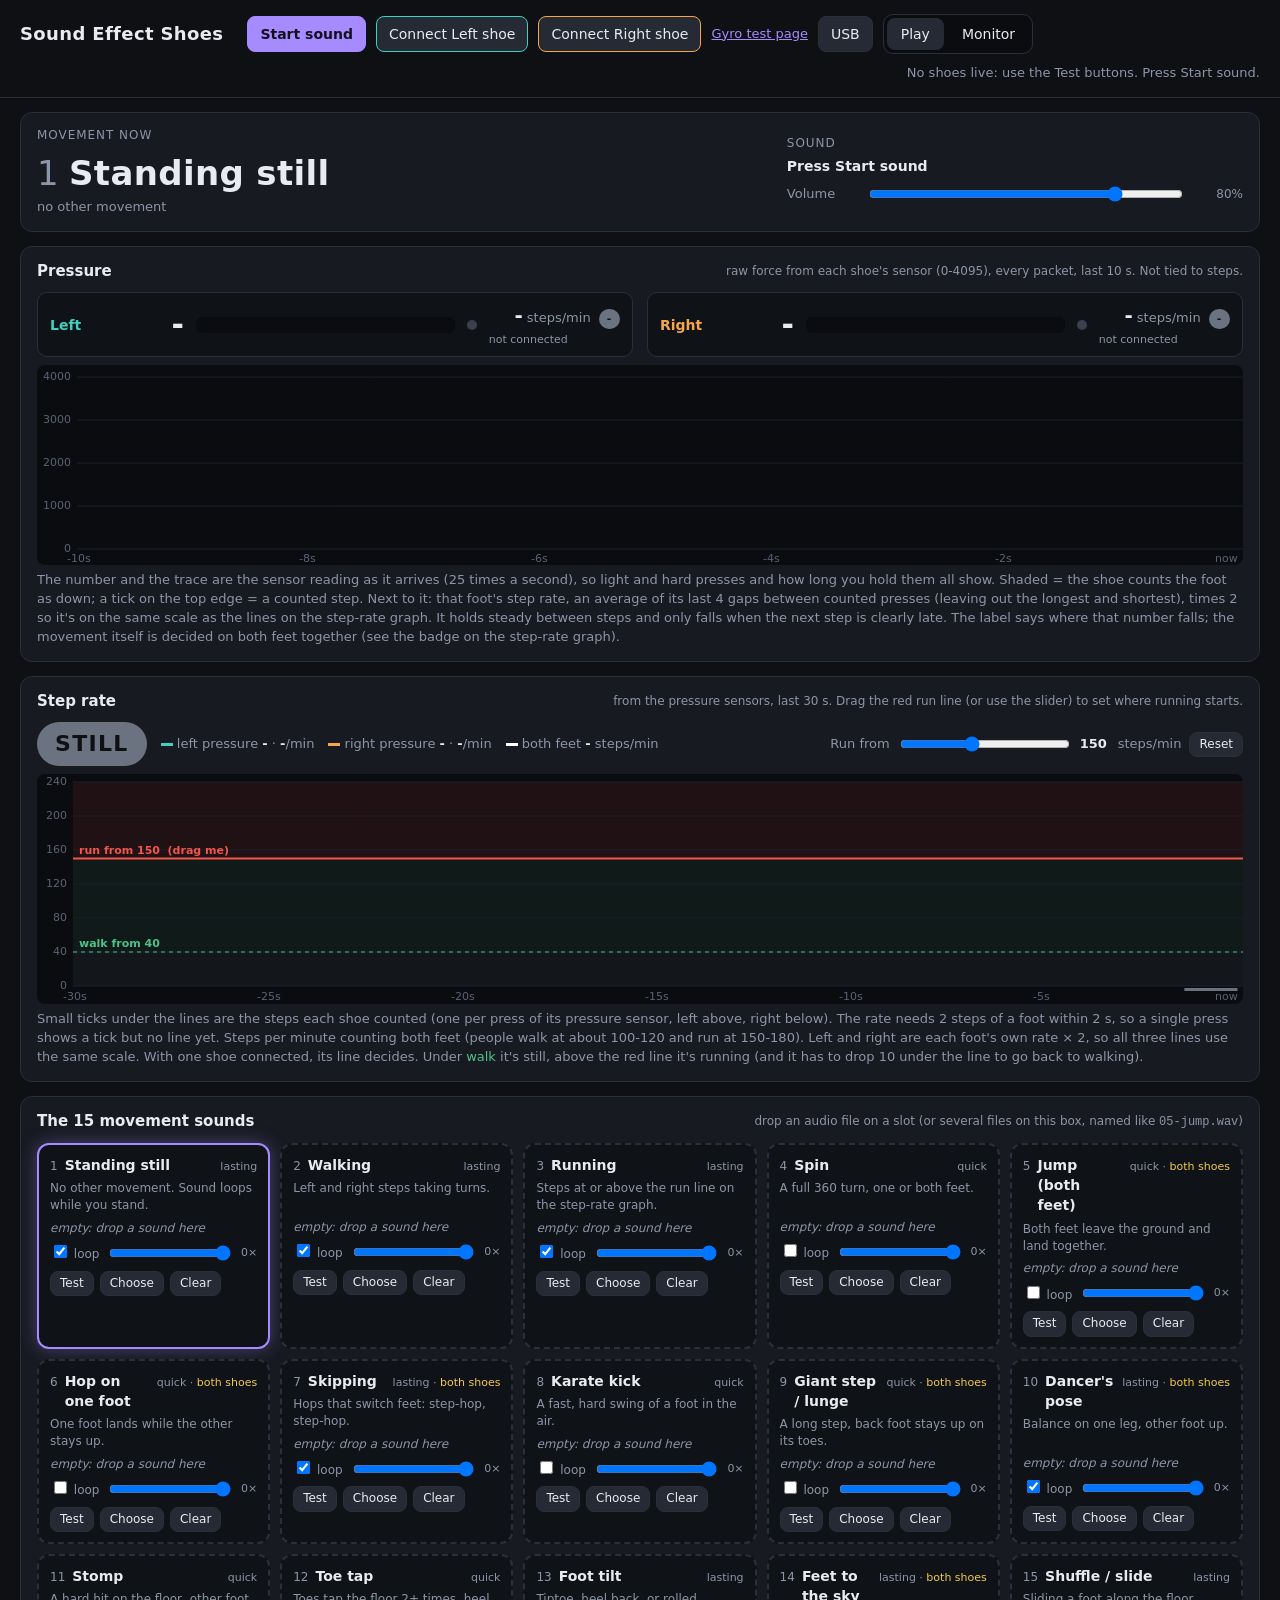
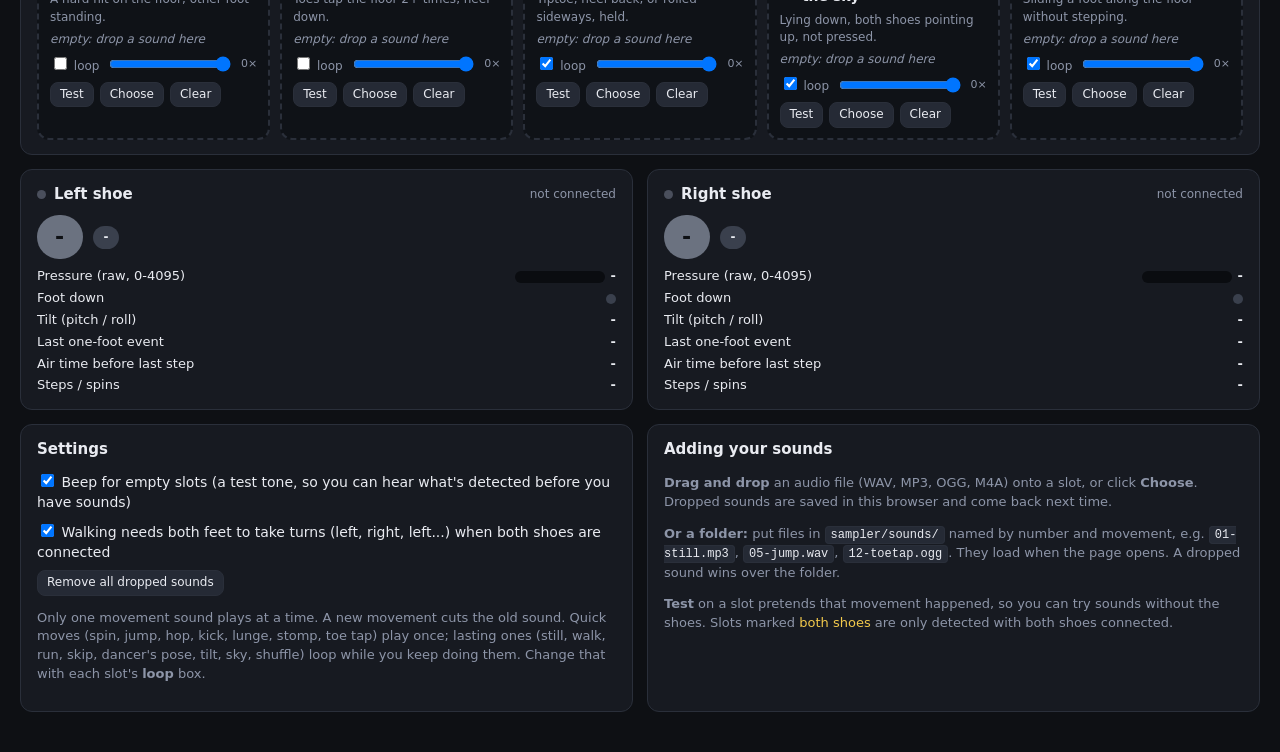
==== commit 04a6b5d3: "Gyro page and sound app: show which board feeds each foot, catch two boards saying the same foot and" ====
--- a/sampler/index.html
+++ b/sampler/index.html
@@ -789,6 +789,7 @@
 setInterval(() => { for (const id of ['L','R']){ feet[id].rate = feet[id].pkts; feet[id].pkts = 0; } updateStatus(); }, 1000);
 
 // ===================== Bluetooth (one per shoe) =====================
+const bleDevs = {L:null, R:null};
 async function connectBLE(id){
   if (!navigator.bluetooth){ setStatus('Bluetooth needs Chrome or Edge, opened from localhost or https.'); return; }
   try{
@@ -806,11 +807,17 @@
       const server = await dev.gatt.connect();
       const svc = await server.getPrimaryService(SERVICE_UUID);
       try{
-        const said = new TextDecoder().decode(await (await svc.getCharacteristic(FOOT_UUID)).readValue()).trim();
+        let said = new TextDecoder().decode(await (await svc.getCharacteristic(FOOT_UUID)).readValue()).trim();
         if (said === 'L' || said === 'R'){
-          if (said !== foot) logApp(`"${dev.name || 'unnamed'}" says it is the ${FOOT_NAME[said].toLowerCase()} shoe, so it's used as the ${FOOT_NAME[said].toLowerCase()} shoe`);
+          const other = bleDevs[said] && bleDevs[said] !== dev && isLive(feet[said]);
+          if (other && said !== id){
+            logApp(`both shoes say they are the ${FOOT_NAME[said].toLowerCase()} shoe, so "${dev.name || 'unnamed'}" is used as the ${FOOT_NAME[id].toLowerCase()} shoe. Set FOOT to '${id}' in config.h and upload to that shoe again.`);
+            setStatus(`Both shoes say ${FOOT_NAME[said]}. Upload the ${FOOT_NAME[id].toLowerCase()} shoe again with FOOT '${id}'.`);
+            said = id;
+          } else if (said !== foot) logApp(`"${dev.name || 'unnamed'}" says it is the ${FOOT_NAME[said].toLowerCase()} shoe, so it's used as the ${FOOT_NAME[said].toLowerCase()} shoe`);
           foot = said;
         }
+        bleDevs[foot] = dev;
       }catch(e){ logApp(`"${dev.name || 'unnamed'}" doesn't say which foot it is (older firmware), using it as the ${FOOT_NAME[foot].toLowerCase()} shoe`); }
       ch = await svc.getCharacteristic(DATA_UUID);
       ch.addEventListener('characteristicvaluechanged', onData);
